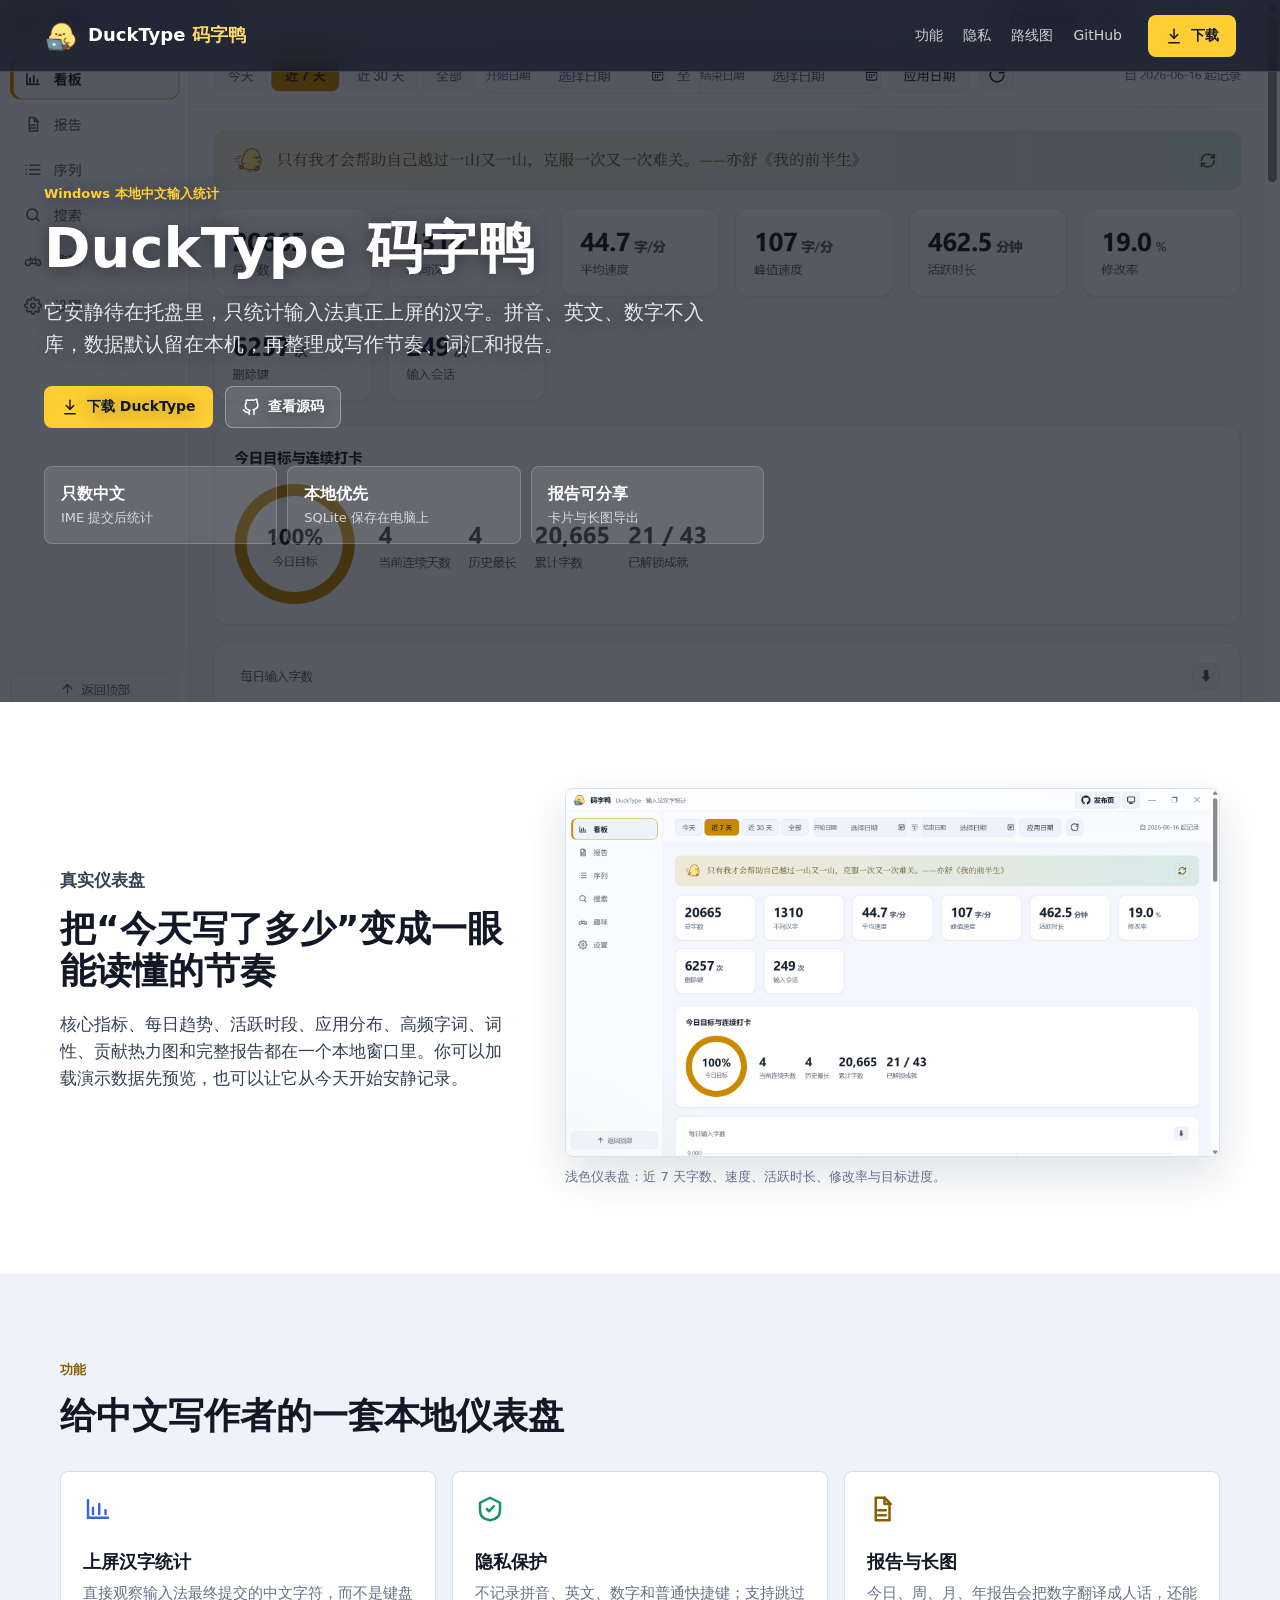
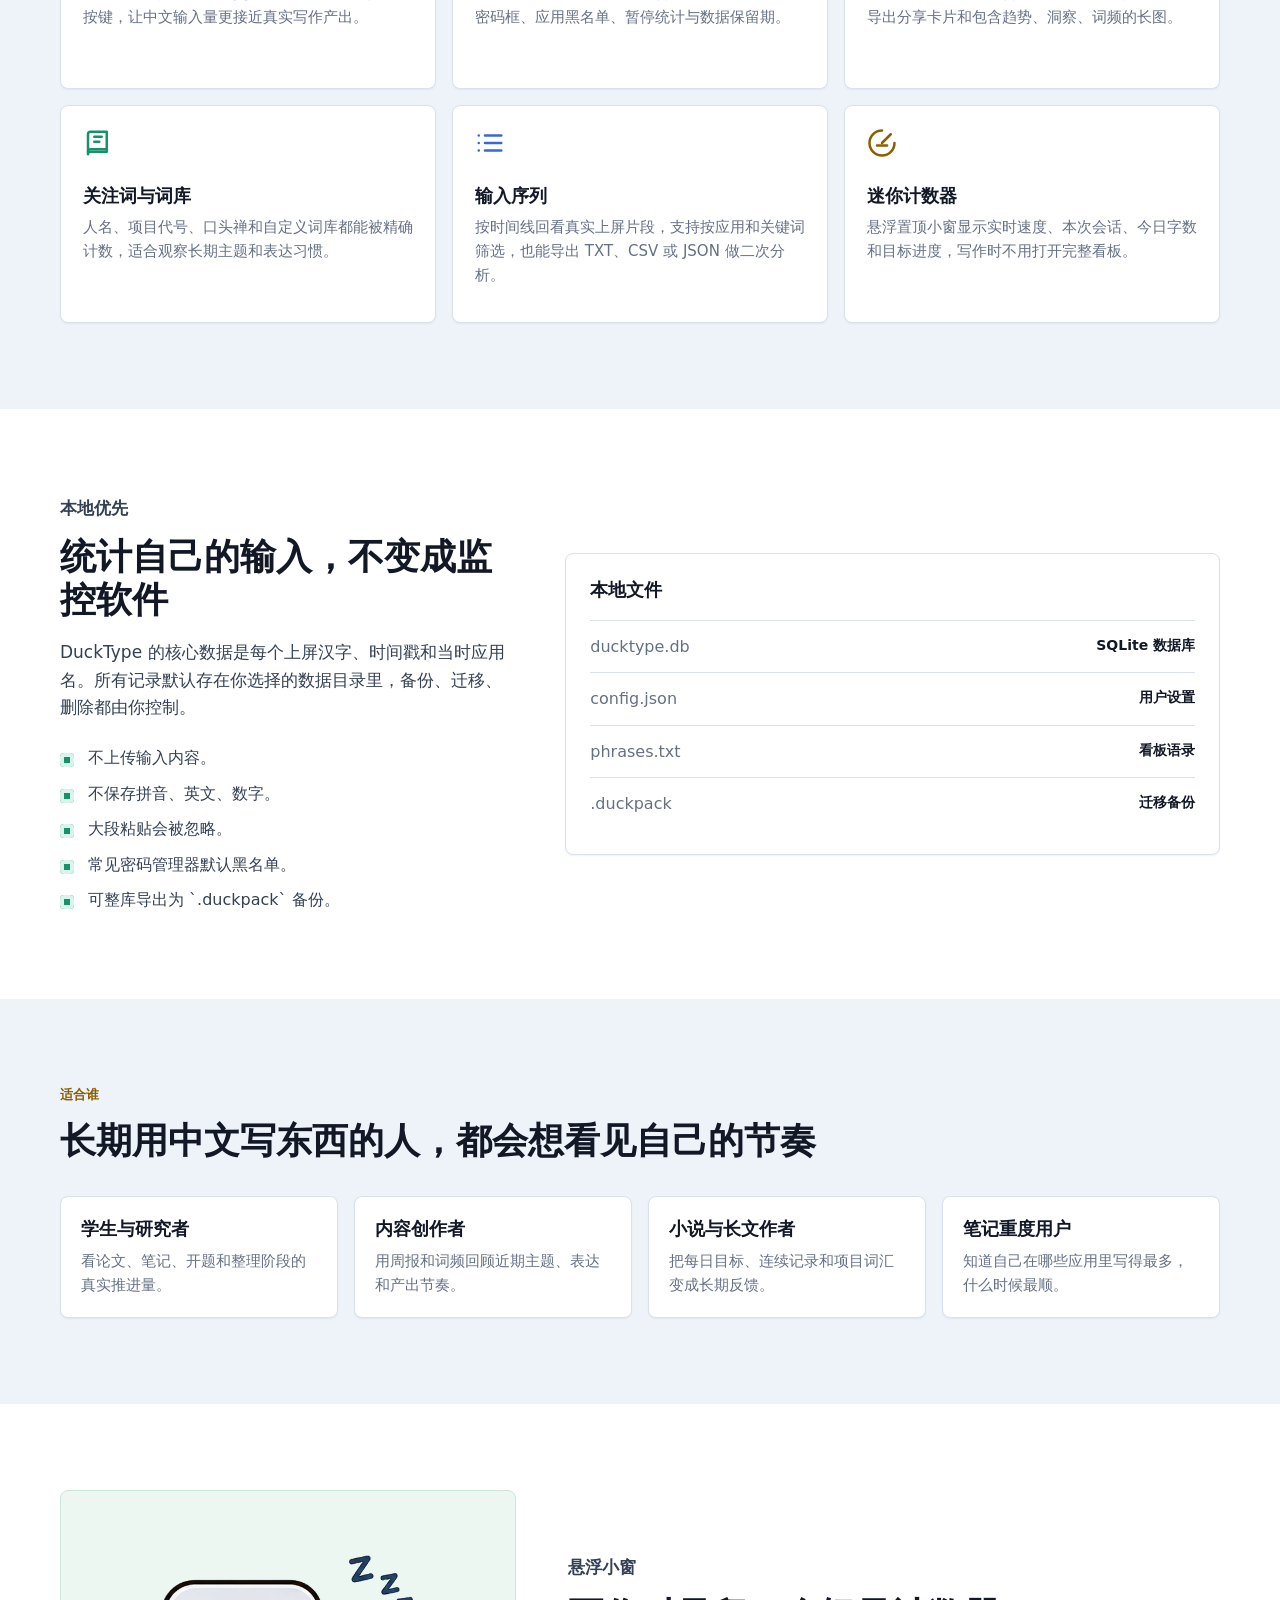
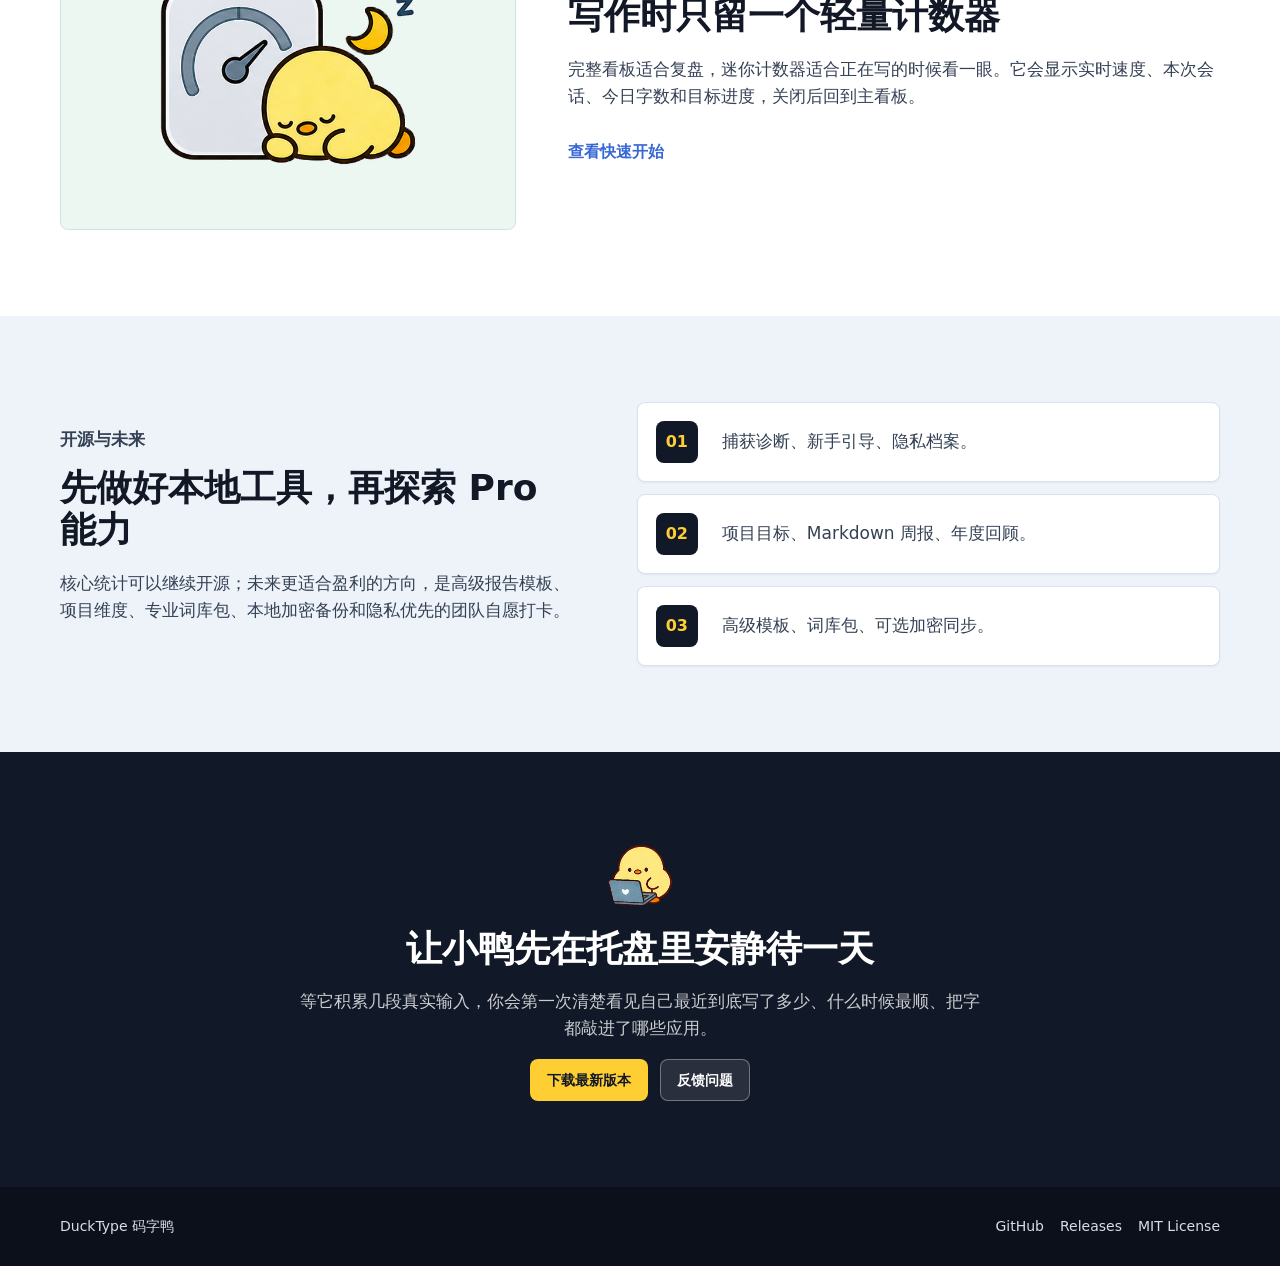
==== index.html @ 107379db "Add DuckType showcase site" ====
<!doctype html>
<html lang="zh-CN">
<head>
  <meta charset="utf-8">
  <meta name="viewport" content="width=device-width, initial-scale=1">
  <title>DuckType 码字鸭｜输入法中文上屏统计</title>
  <meta name="description" content="DuckType 码字鸭是一款 Windows 本地中文输入统计工具，只统计输入法真正上屏的汉字，把写作节奏、词汇和报告留在你自己的电脑上。">
  <meta property="og:title" content="DuckType 码字鸭">
  <meta property="og:description" content="只数真正上屏的中文汉字，本地保存，生成写作仪表盘、报告、词库和输入序列。">
  <meta property="og:image" content="assets/ducktype-dashboard.png">
  <meta name="theme-color" content="#111827">
  <link rel="icon" href="assets/duck.png">
  <link rel="stylesheet" href="styles.css">
</head>
<body>
  <header class="site-header" aria-label="站点导航">
    <a class="brand" href="#top" aria-label="DuckType 首页">
      <img src="assets/duck.png" alt="" width="34" height="34">
      <span>DuckType <b>码字鸭</b></span>
    </a>
    <nav class="nav-links" aria-label="主要导航">
      <a href="#features">功能</a>
      <a href="#privacy">隐私</a>
      <a href="#roadmap">路线图</a>
      <a href="https://github.com/x1324x5/Duck-Type" target="_blank" rel="noopener">GitHub</a>
    </nav>
    <a class="header-action" href="https://github.com/x1324x5/Duck-Type/releases" target="_blank" rel="noopener">
      <svg viewBox="0 0 24 24" aria-hidden="true"><path d="M12 3v12"/><path d="m7 10 5 5 5-5"/><path d="M5 21h14"/></svg>
      下载
    </a>
  </header>

  <main id="top">
    <section class="hero" aria-labelledby="hero-title">
      <div class="hero-content">
        <p class="eyebrow">Windows 本地中文输入统计</p>
        <h1 id="hero-title">DuckType 码字鸭</h1>
        <p class="hero-lede">它安静待在托盘里，只统计输入法真正上屏的汉字。拼音、英文、数字不入库，数据默认留在本机，再整理成写作节奏、词汇和报告。</p>
        <div class="hero-actions" aria-label="主要操作">
          <a class="button primary" href="https://github.com/x1324x5/Duck-Type/releases" target="_blank" rel="noopener">
            <svg viewBox="0 0 24 24" aria-hidden="true"><path d="M12 3v12"/><path d="m7 10 5 5 5-5"/><path d="M5 21h14"/></svg>
            下载 DuckType
          </a>
          <a class="button secondary" href="https://github.com/x1324x5/Duck-Type" target="_blank" rel="noopener">
            <svg viewBox="0 0 24 24" aria-hidden="true"><path d="M9 19c-5 1.5-5-2.5-7-3m14 6v-3.9a3.4 3.4 0 0 0-.9-2.6c3-.3 6.1-1.5 6.1-6.7a5.2 5.2 0 0 0-1.4-3.6 4.8 4.8 0 0 0-.1-3.6s-1.1-.3-3.6 1.4a12.4 12.4 0 0 0-6.6 0C7 2.3 5.9 2.6 5.9 2.6a4.8 4.8 0 0 0-.1 3.6 5.2 5.2 0 0 0-1.4 3.6c0 5.2 3.1 6.4 6.1 6.7a3.4 3.4 0 0 0-.9 2.6V22"/></svg>
            查看源码
          </a>
        </div>
        <dl class="hero-stats" aria-label="产品要点">
          <div><dt>只数中文</dt><dd>IME 提交后统计</dd></div>
          <div><dt>本地优先</dt><dd>SQLite 保存在电脑上</dd></div>
          <div><dt>报告可分享</dt><dd>卡片与长图导出</dd></div>
        </dl>
      </div>
    </section>

    <section class="proof band" aria-labelledby="proof-title">
      <div class="section-inner proof-grid">
        <div>
          <p class="section-kicker">真实仪表盘</p>
          <h2 id="proof-title">把“今天写了多少”变成一眼能读懂的节奏</h2>
          <p>核心指标、每日趋势、活跃时段、应用分布、高频字词、词性、贡献热力图和完整报告都在一个本地窗口里。你可以加载演示数据先预览，也可以让它从今天开始安静记录。</p>
        </div>
        <figure class="screen">
          <img src="assets/ducktype-dashboard.png" alt="DuckType 码字鸭仪表盘截图">
          <figcaption>浅色仪表盘：近 7 天字数、速度、活跃时长、修改率与目标进度。</figcaption>
        </figure>
      </div>
    </section>

    <section class="features band alt" id="features" aria-labelledby="features-title">
      <div class="section-inner">
        <p class="section-kicker">功能</p>
        <h2 id="features-title">给中文写作者的一套本地仪表盘</h2>
        <div class="feature-grid">
          <article class="feature-card">
            <svg viewBox="0 0 24 24" aria-hidden="true"><path d="M4 19V5"/><path d="M4 19h16"/><path d="M8 16v-5"/><path d="M13 16V8"/><path d="M18 16v-3"/></svg>
            <h3>上屏汉字统计</h3>
            <p>直接观察输入法最终提交的中文字符，而不是键盘按键，让中文输入量更接近真实写作产出。</p>
          </article>
          <article class="feature-card">
            <svg viewBox="0 0 24 24" aria-hidden="true"><path d="M12 3 4 7v6c0 5 3.5 7.5 8 8 4.5-.5 8-3 8-8V7z"/><path d="m9.5 12 1.8 1.8 3.7-4"/></svg>
            <h3>隐私保护</h3>
            <p>不记录拼音、英文、数字和普通快捷键；支持跳过密码框、应用黑名单、暂停统计与数据保留期。</p>
          </article>
          <article class="feature-card">
            <svg viewBox="0 0 24 24" aria-hidden="true"><path d="M7 3h7l4 4v14H7z"/><path d="M14 3v5h5"/><path d="M9 13h6"/><path d="M9 17h6"/></svg>
            <h3>报告与长图</h3>
            <p>今日、周、月、年报告会把数字翻译成人话，还能导出分享卡片和包含趋势、洞察、词频的长图。</p>
          </article>
          <article class="feature-card">
            <svg viewBox="0 0 24 24" aria-hidden="true"><path d="M4 5a2 2 0 0 1 2-2h13v16H6a2 2 0 0 0-2 2z"/><path d="M19 17H6a2 2 0 0 0-2 2"/><path d="M9 7h6"/><path d="M9 11h4"/></svg>
            <h3>关注词与词库</h3>
            <p>人名、项目代号、口头禅和自定义词库都能被精确计数，适合观察长期主题和表达习惯。</p>
          </article>
          <article class="feature-card">
            <svg viewBox="0 0 24 24" aria-hidden="true"><path d="M8 6h13"/><path d="M8 12h13"/><path d="M8 18h13"/><path d="M3 6h.01"/><path d="M3 12h.01"/><path d="M3 18h.01"/></svg>
            <h3>输入序列</h3>
            <p>按时间线回看真实上屏片段，支持按应用和关键词筛选，也能导出 TXT、CSV 或 JSON 做二次分析。</p>
          </article>
          <article class="feature-card">
            <svg viewBox="0 0 24 24" aria-hidden="true"><path d="M12 2a10 10 0 1 0 10 10"/><path d="M12 12 19 5"/><path d="M8 14h8"/></svg>
            <h3>迷你计数器</h3>
            <p>悬浮置顶小窗显示实时速度、本次会话、今日字数和目标进度，写作时不用打开完整看板。</p>
          </article>
        </div>
      </div>
    </section>

    <section class="privacy band" id="privacy" aria-labelledby="privacy-title">
      <div class="section-inner privacy-layout">
        <div>
          <p class="section-kicker">本地优先</p>
          <h2 id="privacy-title">统计自己的输入，不变成监控软件</h2>
          <p>DuckType 的核心数据是每个上屏汉字、时间戳和当时应用名。所有记录默认存在你选择的数据目录里，备份、迁移、删除都由你控制。</p>
          <ul class="check-list">
            <li>不上传输入内容。</li>
            <li>不保存拼音、英文、数字。</li>
            <li>大段粘贴会被忽略。</li>
            <li>常见密码管理器默认黑名单。</li>
            <li>可整库导出为 `.duckpack` 备份。</li>
          </ul>
        </div>
        <aside class="privacy-panel" aria-label="本地数据结构">
          <h3>本地文件</h3>
          <div class="file-row"><span>ducktype.db</span><b>SQLite 数据库</b></div>
          <div class="file-row"><span>config.json</span><b>用户设置</b></div>
          <div class="file-row"><span>phrases.txt</span><b>看板语录</b></div>
          <div class="file-row"><span>.duckpack</span><b>迁移备份</b></div>
        </aside>
      </div>
    </section>

    <section class="audience band alt" aria-labelledby="audience-title">
      <div class="section-inner">
        <p class="section-kicker">适合谁</p>
        <h2 id="audience-title">长期用中文写东西的人，都会想看见自己的节奏</h2>
        <div class="audience-grid">
          <article><h3>学生与研究者</h3><p>看论文、笔记、开题和整理阶段的真实推进量。</p></article>
          <article><h3>内容创作者</h3><p>用周报和词频回顾近期主题、表达和产出节奏。</p></article>
          <article><h3>小说与长文作者</h3><p>把每日目标、连续记录和项目词汇变成长期反馈。</p></article>
          <article><h3>笔记重度用户</h3><p>知道自己在哪些应用里写得最多，什么时候最顺。</p></article>
        </div>
      </div>
    </section>

    <section class="mini band" aria-labelledby="mini-title">
      <div class="section-inner mini-layout">
        <figure class="mini-art">
          <img src="assets/mini-counter.png" alt="DuckType 迷你计数器插画">
        </figure>
        <div>
          <p class="section-kicker">悬浮小窗</p>
          <h2 id="mini-title">写作时只留一个轻量计数器</h2>
          <p>完整看板适合复盘，迷你计数器适合正在写的时候看一眼。它会显示实时速度、本次会话、今日字数和目标进度，关闭后回到主看板。</p>
          <a class="text-link" href="https://github.com/x1324x5/Duck-Type#快速开始" target="_blank" rel="noopener">查看快速开始</a>
        </div>
      </div>
    </section>

    <section class="roadmap band alt" id="roadmap" aria-labelledby="roadmap-title">
      <div class="section-inner roadmap-grid">
        <div>
          <p class="section-kicker">开源与未来</p>
          <h2 id="roadmap-title">先做好本地工具，再探索 Pro 能力</h2>
          <p>核心统计可以继续开源；未来更适合盈利的方向，是高级报告模板、项目维度、专业词库包、本地加密备份和隐私优先的团队自愿打卡。</p>
        </div>
        <div class="roadmap-list">
          <div><span>01</span><p>捕获诊断、新手引导、隐私档案。</p></div>
          <div><span>02</span><p>项目目标、Markdown 周报、年度回顾。</p></div>
          <div><span>03</span><p>高级模板、词库包、可选加密同步。</p></div>
        </div>
      </div>
    </section>

    <section class="cta band" aria-labelledby="cta-title">
      <div class="section-inner cta-inner">
        <img src="assets/duck.png" alt="" width="72" height="72">
        <h2 id="cta-title">让小鸭先在托盘里安静待一天</h2>
        <p>等它积累几段真实输入，你会第一次清楚看见自己最近到底写了多少、什么时候最顺、把字都敲进了哪些应用。</p>
        <div class="hero-actions">
          <a class="button primary" href="https://github.com/x1324x5/Duck-Type/releases" target="_blank" rel="noopener">下载最新版本</a>
          <a class="button secondary" href="https://github.com/x1324x5/Duck-Type/issues" target="_blank" rel="noopener">反馈问题</a>
        </div>
      </div>
    </section>
  </main>

  <footer class="site-footer">
    <div class="section-inner footer-inner">
      <span>DuckType 码字鸭</span>
      <div>
        <a href="https://github.com/x1324x5/Duck-Type" target="_blank" rel="noopener">GitHub</a>
        <a href="https://github.com/x1324x5/Duck-Type/releases" target="_blank" rel="noopener">Releases</a>
        <a href="https://github.com/x1324x5/Duck-Type/blob/main/LICENSE" target="_blank" rel="noopener">MIT License</a>
      </div>
    </div>
  </footer>
</body>
</html>
---- styles.css ----
:root {
  color-scheme: light;
  --ink: #121826;
  --ink-soft: #344054;
  --muted: #667085;
  --paper: #f6f8fc;
  --surface: #ffffff;
  --line: #d9e1ee;
  --amber: #d79600;
  --amber-dark: #8a5f00;
  --green: #14936b;
  --blue: #3867d6;
  --coral: #dd5e4f;
  --shadow: 0 18px 46px rgba(28, 39, 61, 0.14);
}

* {
  box-sizing: border-box;
}

html {
  scroll-behavior: smooth;
}

body {
  margin: 0;
  color: var(--ink);
  background: var(--paper);
  font-family: "Segoe UI", "Microsoft YaHei", system-ui, sans-serif;
  line-height: 1.6;
  letter-spacing: 0;
  text-rendering: optimizeLegibility;
  -webkit-font-smoothing: antialiased;
}

img {
  max-width: 100%;
  display: block;
}

a {
  color: inherit;
}

.site-header {
  position: fixed;
  inset: 0 0 auto;
  z-index: 20;
  height: 72px;
  display: flex;
  align-items: center;
  gap: 26px;
  padding: 0 44px;
  color: #ffffff;
  background: rgba(17, 24, 39, 0.74);
  border-bottom: 1px solid rgba(255, 255, 255, 0.16);
  backdrop-filter: blur(14px);
}

.brand {
  display: inline-flex;
  align-items: center;
  gap: 10px;
  text-decoration: none;
  font-size: 18px;
  font-weight: 700;
  white-space: nowrap;
}

.brand img {
  border-radius: 8px;
}

.brand b {
  font-weight: 600;
  color: #ffd766;
}

.nav-links {
  display: flex;
  align-items: center;
  gap: 20px;
  margin-left: auto;
  color: rgba(255, 255, 255, 0.78);
  font-size: 14px;
}

.nav-links a {
  text-decoration: none;
}

.nav-links a:hover {
  color: #ffffff;
}

.header-action,
.button {
  display: inline-flex;
  align-items: center;
  justify-content: center;
  gap: 8px;
  min-height: 42px;
  padding: 0 16px;
  border-radius: 8px;
  text-decoration: none;
  font-weight: 700;
  font-size: 14px;
  border: 1px solid transparent;
}

.header-action {
  color: #111827;
  background: #ffce33;
}

.header-action:hover,
.button.primary:hover {
  background: #f5bd16;
}

svg {
  width: 18px;
  height: 18px;
  fill: none;
  stroke: currentColor;
  stroke-width: 2;
  stroke-linecap: round;
  stroke-linejoin: round;
  flex: 0 0 auto;
}

.hero {
  min-height: 78vh;
  display: flex;
  align-items: center;
  padding: 116px 44px 90px;
  color: #ffffff;
  background-image: url("assets/ducktype-dashboard.png");
  background-size: cover;
  background-position: center top;
  position: relative;
  overflow: hidden;
}

.hero::before {
  content: "";
  position: absolute;
  inset: 0;
  background: rgba(8, 13, 23, 0.68);
}

.hero-content {
  position: relative;
  z-index: 1;
  width: min(760px, 100%);
  text-shadow: 0 2px 18px rgba(0, 0, 0, 0.42);
}

.eyebrow,
.section-kicker {
  margin: 0 0 14px;
  color: #ffce33;
  font-size: 13px;
  font-weight: 800;
}

h1,
h2,
h3,
p {
  margin-top: 0;
}

h1 {
  margin-bottom: 18px;
  font-size: 56px;
  line-height: 1.05;
  letter-spacing: 0;
}

.hero-lede {
  max-width: 680px;
  margin-bottom: 26px;
  color: rgba(255, 255, 255, 0.86);
  font-size: 20px;
}

.hero-actions {
  display: flex;
  align-items: center;
  gap: 12px;
  flex-wrap: wrap;
}

.button.primary {
  color: #111827;
  background: #ffce33;
}

.button.secondary {
  color: #ffffff;
  border-color: rgba(255, 255, 255, 0.34);
  background: rgba(255, 255, 255, 0.10);
}

.button.secondary:hover {
  background: rgba(255, 255, 255, 0.18);
}

.hero-stats {
  display: grid;
  grid-template-columns: repeat(3, minmax(0, 1fr));
  gap: 10px;
  max-width: 720px;
  margin: 38px 0 0;
}

.hero-stats div {
  padding: 14px 16px;
  border: 1px solid rgba(255, 255, 255, 0.18);
  border-radius: 8px;
  background: rgba(255, 255, 255, 0.10);
  text-shadow: none;
}

.hero-stats dt {
  font-weight: 800;
  font-size: 16px;
}

.hero-stats dd {
  margin: 2px 0 0;
  color: rgba(255, 255, 255, 0.74);
  font-size: 13px;
}

.band {
  padding: 86px 44px;
  background: var(--surface);
}

.band.alt {
  background: #eef3f9;
}

.section-inner {
  width: min(1160px, 100%);
  margin: 0 auto;
}

.section-kicker {
  color: var(--amber-dark);
}

h2 {
  margin-bottom: 18px;
  color: var(--ink);
  font-size: 36px;
  line-height: 1.18;
  letter-spacing: 0;
}

h3 {
  margin-bottom: 8px;
  font-size: 18px;
  line-height: 1.3;
  letter-spacing: 0;
}

.proof-grid,
.privacy-layout,
.mini-layout,
.roadmap-grid {
  display: grid;
  grid-template-columns: 0.9fr 1.3fr;
  gap: 52px;
  align-items: center;
}

.proof p,
.privacy p,
.mini p,
.roadmap p,
.cta p {
  color: var(--ink-soft);
  font-size: 17px;
}

.screen {
  margin: 0;
}

.screen img {
  border: 1px solid var(--line);
  border-radius: 8px;
  box-shadow: var(--shadow);
}

.screen figcaption {
  margin-top: 10px;
  color: var(--muted);
  font-size: 13px;
}

.feature-grid,
.audience-grid {
  display: grid;
  grid-template-columns: repeat(3, minmax(0, 1fr));
  gap: 16px;
  margin-top: 34px;
}

.feature-card,
.audience-grid article,
.privacy-panel,
.roadmap-list > div {
  border: 1px solid var(--line);
  border-radius: 8px;
  background: var(--surface);
  box-shadow: 0 1px 2px rgba(28, 39, 61, 0.06);
}

.feature-card {
  padding: 22px;
  min-height: 218px;
}

.feature-card svg {
  width: 30px;
  height: 30px;
  margin-bottom: 18px;
  color: var(--blue);
}

.feature-card:nth-child(2) svg,
.feature-card:nth-child(4) svg {
  color: var(--green);
}

.feature-card:nth-child(3) svg,
.feature-card:nth-child(6) svg {
  color: var(--amber-dark);
}

.feature-card p,
.audience-grid p {
  margin-bottom: 0;
  color: var(--muted);
  font-size: 15px;
}

.check-list {
  display: grid;
  gap: 10px;
  margin: 24px 0 0;
  padding: 0;
  list-style: none;
}

.check-list li {
  position: relative;
  padding-left: 28px;
  color: var(--ink-soft);
}

.check-list li::before {
  content: "";
  position: absolute;
  left: 0;
  top: 8px;
  width: 14px;
  height: 14px;
  border-radius: 4px;
  background: var(--green);
  box-shadow: inset 0 0 0 4px #d9f4ea;
}

.privacy-panel {
  padding: 24px;
}

.privacy-panel h3 {
  margin-bottom: 18px;
}

.file-row {
  display: flex;
  justify-content: space-between;
  gap: 16px;
  padding: 13px 0;
  border-top: 1px solid var(--line);
  color: var(--muted);
}

.file-row b {
  color: var(--ink);
  font-size: 14px;
  white-space: nowrap;
}

.audience-grid article {
  padding: 20px;
}

.audience-grid {
  grid-template-columns: repeat(4, minmax(0, 1fr));
}

.mini-layout {
  grid-template-columns: 0.7fr 1fr;
}

.mini-art {
  margin: 0;
  display: grid;
  place-items: center;
  min-height: 340px;
  border-radius: 8px;
  background: #ecf7f2;
  border: 1px solid #cbe7da;
}

.mini-art img {
  width: min(300px, 88%);
}

.text-link {
  display: inline-flex;
  align-items: center;
  margin-top: 12px;
  color: var(--blue);
  font-weight: 700;
  text-decoration: none;
}

.text-link:hover {
  text-decoration: underline;
}

.roadmap-grid {
  grid-template-columns: 0.9fr 1fr;
}

.roadmap-list {
  display: grid;
  gap: 12px;
}

.roadmap-list > div {
  display: grid;
  grid-template-columns: 52px 1fr;
  gap: 14px;
  align-items: center;
  padding: 18px;
}

.roadmap-list span {
  display: inline-flex;
  align-items: center;
  justify-content: center;
  width: 42px;
  height: 42px;
  border-radius: 8px;
  background: #111827;
  color: #ffce33;
  font-weight: 800;
}

.roadmap-list p {
  margin: 0;
}

.cta {
  text-align: center;
  color: #ffffff;
  background: #111827;
}

.cta-inner {
  display: grid;
  justify-items: center;
}

.cta img {
  margin-bottom: 18px;
  border-radius: 8px;
}

.cta h2 {
  color: #ffffff;
}

.cta p {
  max-width: 680px;
  color: rgba(255, 255, 255, 0.78);
}

.site-footer {
  padding: 28px 44px;
  color: #d8dee9;
  background: #0b101b;
  font-size: 14px;
}

.footer-inner {
  display: flex;
  align-items: center;
  justify-content: space-between;
  gap: 18px;
}

.footer-inner div {
  display: flex;
  gap: 16px;
  flex-wrap: wrap;
}

.footer-inner a {
  color: #d8dee9;
  text-decoration: none;
}

.footer-inner a:hover {
  color: #ffce33;
}

@media (max-width: 980px) {
  .site-header {
    padding: 0 22px;
  }

  .nav-links {
    display: none;
  }

  h1 {
    font-size: 44px;
  }

  h2 {
    font-size: 30px;
  }

  .proof-grid,
  .privacy-layout,
  .mini-layout,
  .roadmap-grid {
    grid-template-columns: 1fr;
  }

  .feature-grid,
  .audience-grid {
    grid-template-columns: repeat(2, minmax(0, 1fr));
  }
}

@media (max-width: 640px) {
  .site-header {
    height: 64px;
    padding: 0 16px;
  }

  .brand {
    font-size: 15px;
  }

  .brand img {
    width: 30px;
    height: 30px;
  }

  .header-action {
    min-height: 36px;
    padding: 0 12px;
  }

  .hero {
    min-height: 76vh;
    padding: 96px 20px 68px;
  }

  .hero::before {
    background: rgba(8, 13, 23, 0.74);
  }

  h1 {
    font-size: 38px;
  }

  .hero-lede {
    font-size: 17px;
  }

  .hero-stats {
    grid-template-columns: 1fr;
  }

  .band {
    padding: 64px 20px;
  }

  h2 {
    font-size: 27px;
  }

  .feature-grid,
  .audience-grid {
    grid-template-columns: 1fr;
  }

  .footer-inner {
    align-items: flex-start;
    flex-direction: column;
  }
}
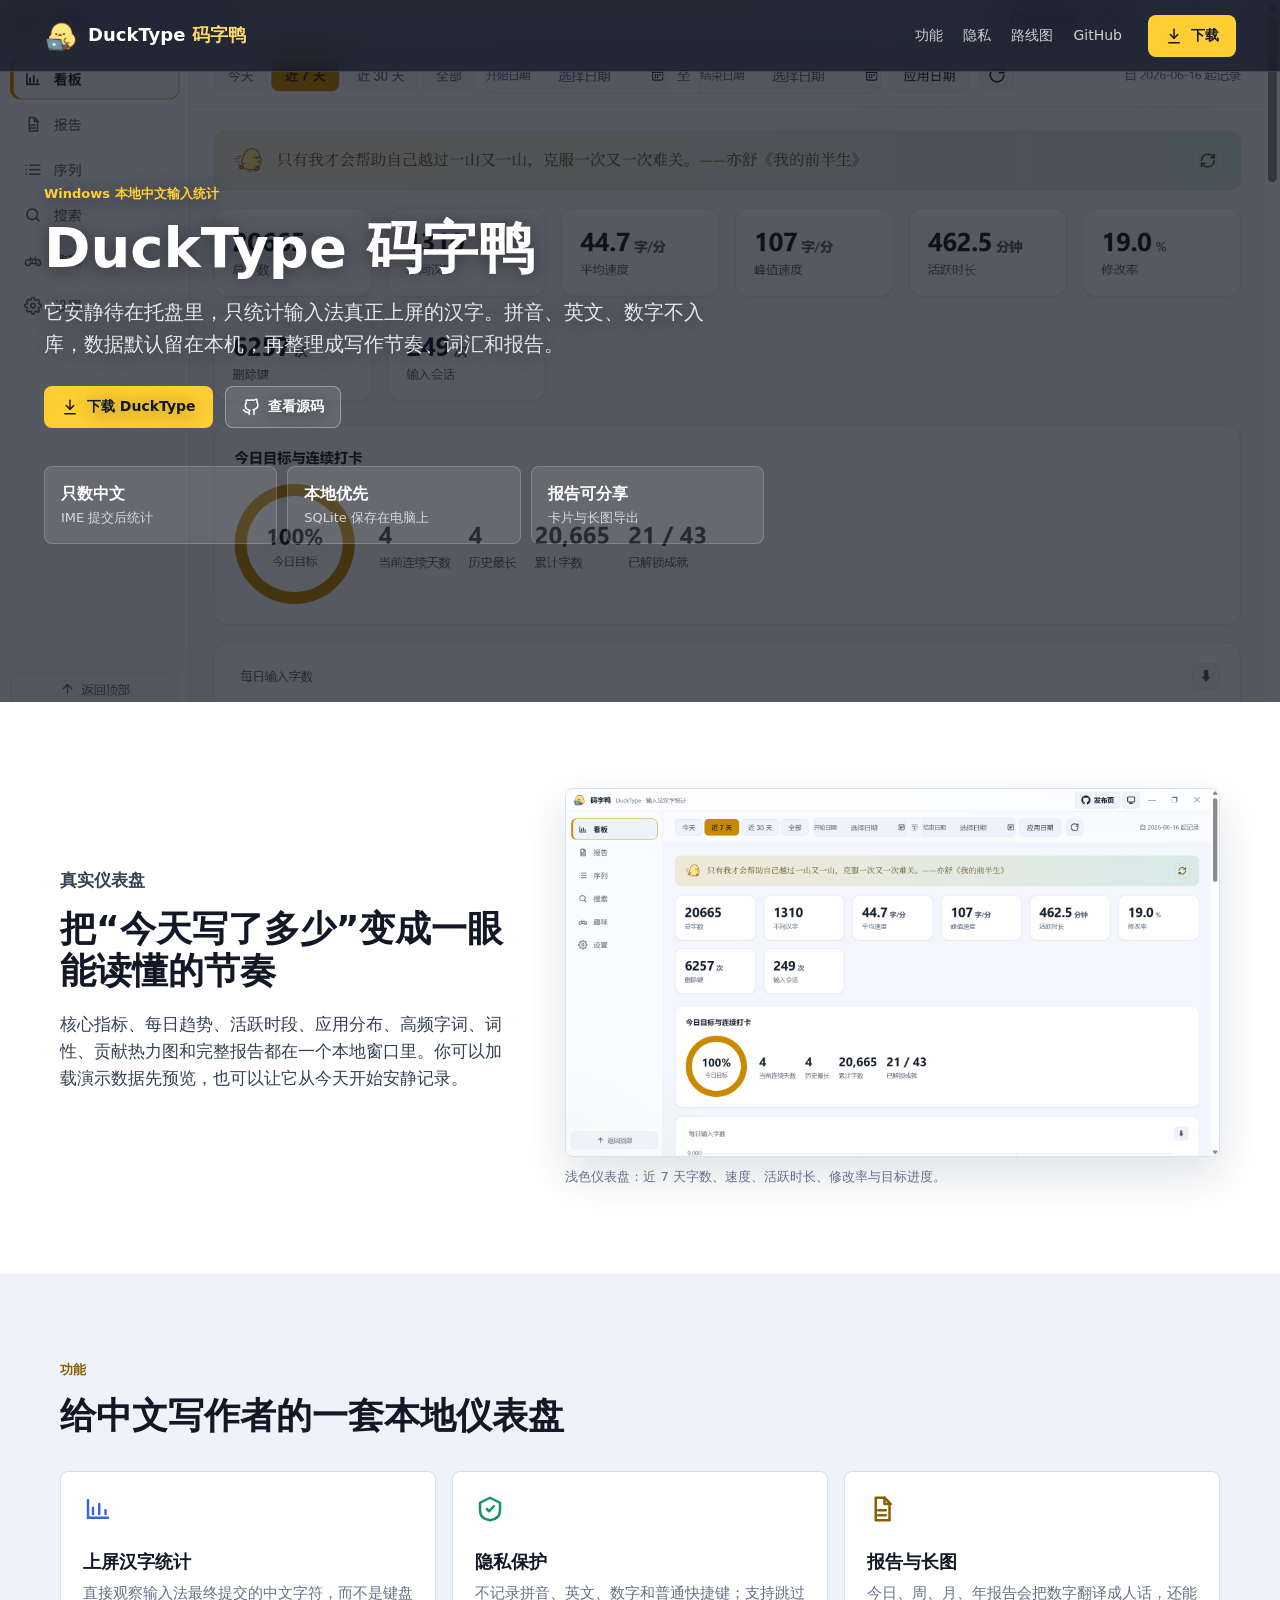
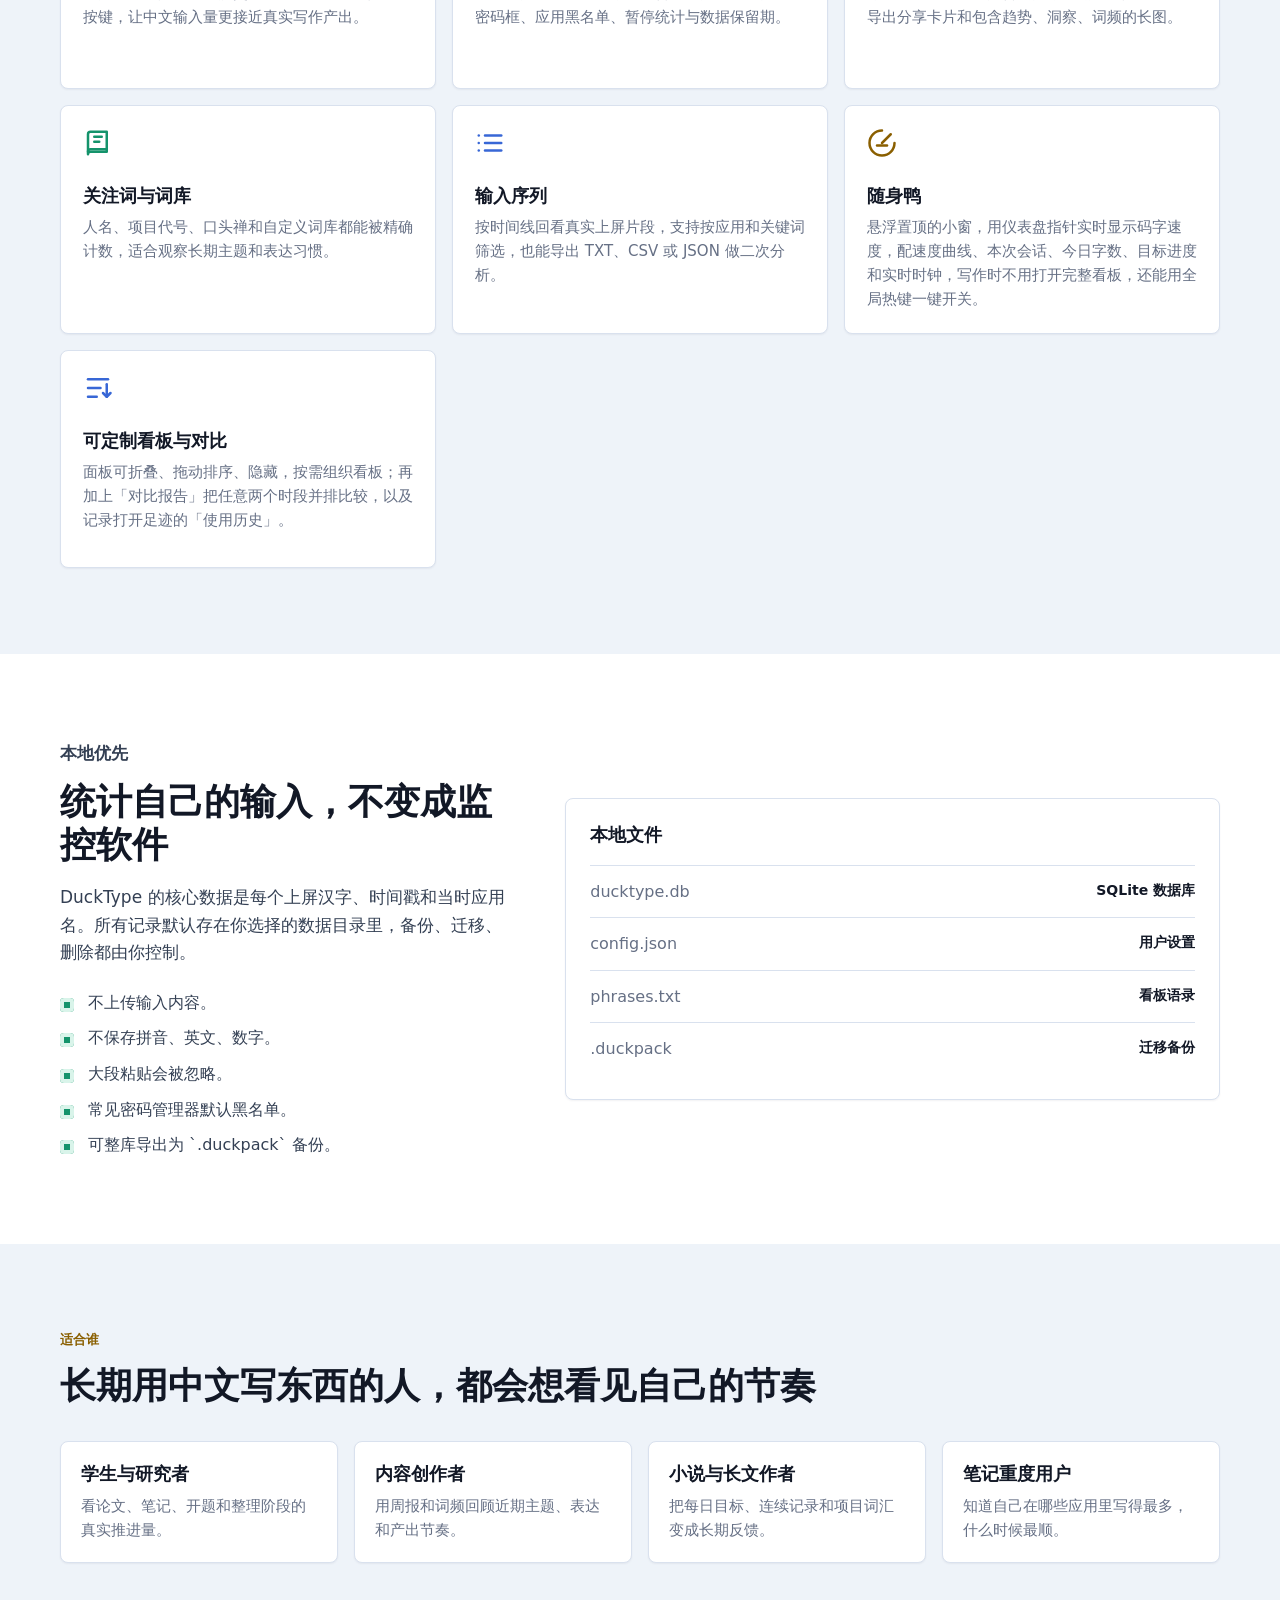
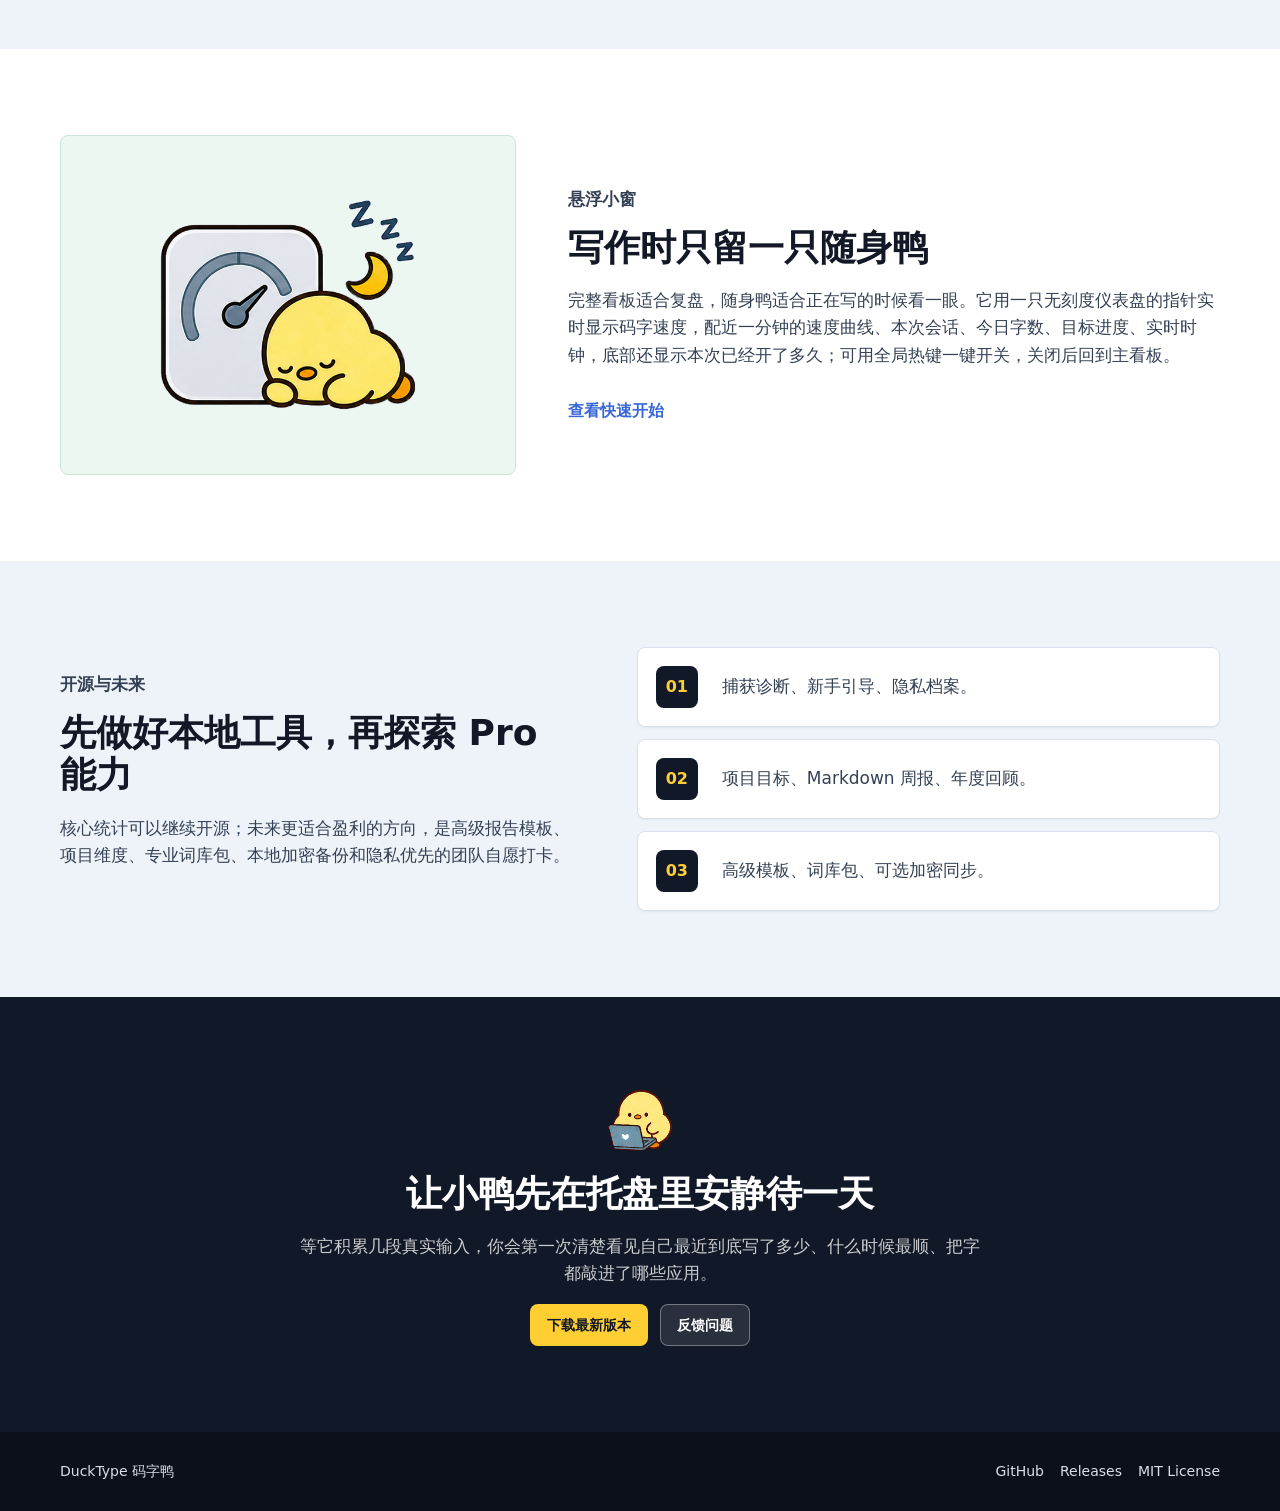
==== commit 759c4db5: "Update-showcase-0.2.8" ====
--- a/index.html
+++ b/index.html
@@ -100,8 +100,13 @@
           </article>
           <article class="feature-card">
             <svg viewBox="0 0 24 24" aria-hidden="true"><path d="M12 2a10 10 0 1 0 10 10"/><path d="M12 12 19 5"/><path d="M8 14h8"/></svg>
-            <h3>迷你计数器</h3>
-            <p>悬浮置顶小窗显示实时速度、本次会话、今日字数和目标进度，写作时不用打开完整看板。</p>
+            <h3>随身鸭</h3>
+            <p>悬浮置顶的小窗，用仪表盘指针实时显示码字速度，配速度曲线、本次会话、今日字数、目标进度和实时时钟，写作时不用打开完整看板，还能用全局热键一键开关。</p>
+          </article>
+          <article class="feature-card">
+            <svg viewBox="0 0 24 24" aria-hidden="true"><path d="M4 5h16"/><path d="M4 12h10"/><path d="M4 19h7"/><path d="M16 16l3 3 3-3"/><path d="M19 19V9"/></svg>
+            <h3>可定制看板与对比</h3>
+            <p>面板可折叠、拖动排序、隐藏，按需组织看板；再加上「对比报告」把任意两个时段并排比较，以及记录打开足迹的「使用历史」。</p>
           </article>
         </div>
       </div>
@@ -147,12 +152,12 @@
     <section class="mini band" aria-labelledby="mini-title">
       <div class="section-inner mini-layout">
         <figure class="mini-art">
-          <img src="assets/mini-counter.png" alt="DuckType 迷你计数器插画">
+          <img src="assets/mini-counter.png" alt="DuckType 随身鸭插画">
         </figure>
         <div>
           <p class="section-kicker">悬浮小窗</p>
-          <h2 id="mini-title">写作时只留一个轻量计数器</h2>
-          <p>完整看板适合复盘，迷你计数器适合正在写的时候看一眼。它会显示实时速度、本次会话、今日字数和目标进度，关闭后回到主看板。</p>
+          <h2 id="mini-title">写作时只留一只随身鸭</h2>
+          <p>完整看板适合复盘，随身鸭适合正在写的时候看一眼。它用一只无刻度仪表盘的指针实时显示码字速度，配近一分钟的速度曲线、本次会话、今日字数、目标进度、实时时钟，底部还显示本次已经开了多久；可用全局热键一键开关，关闭后回到主看板。</p>
           <a class="text-link" href="https://github.com/x1324x5/Duck-Type#快速开始" target="_blank" rel="noopener">查看快速开始</a>
         </div>
       </div>
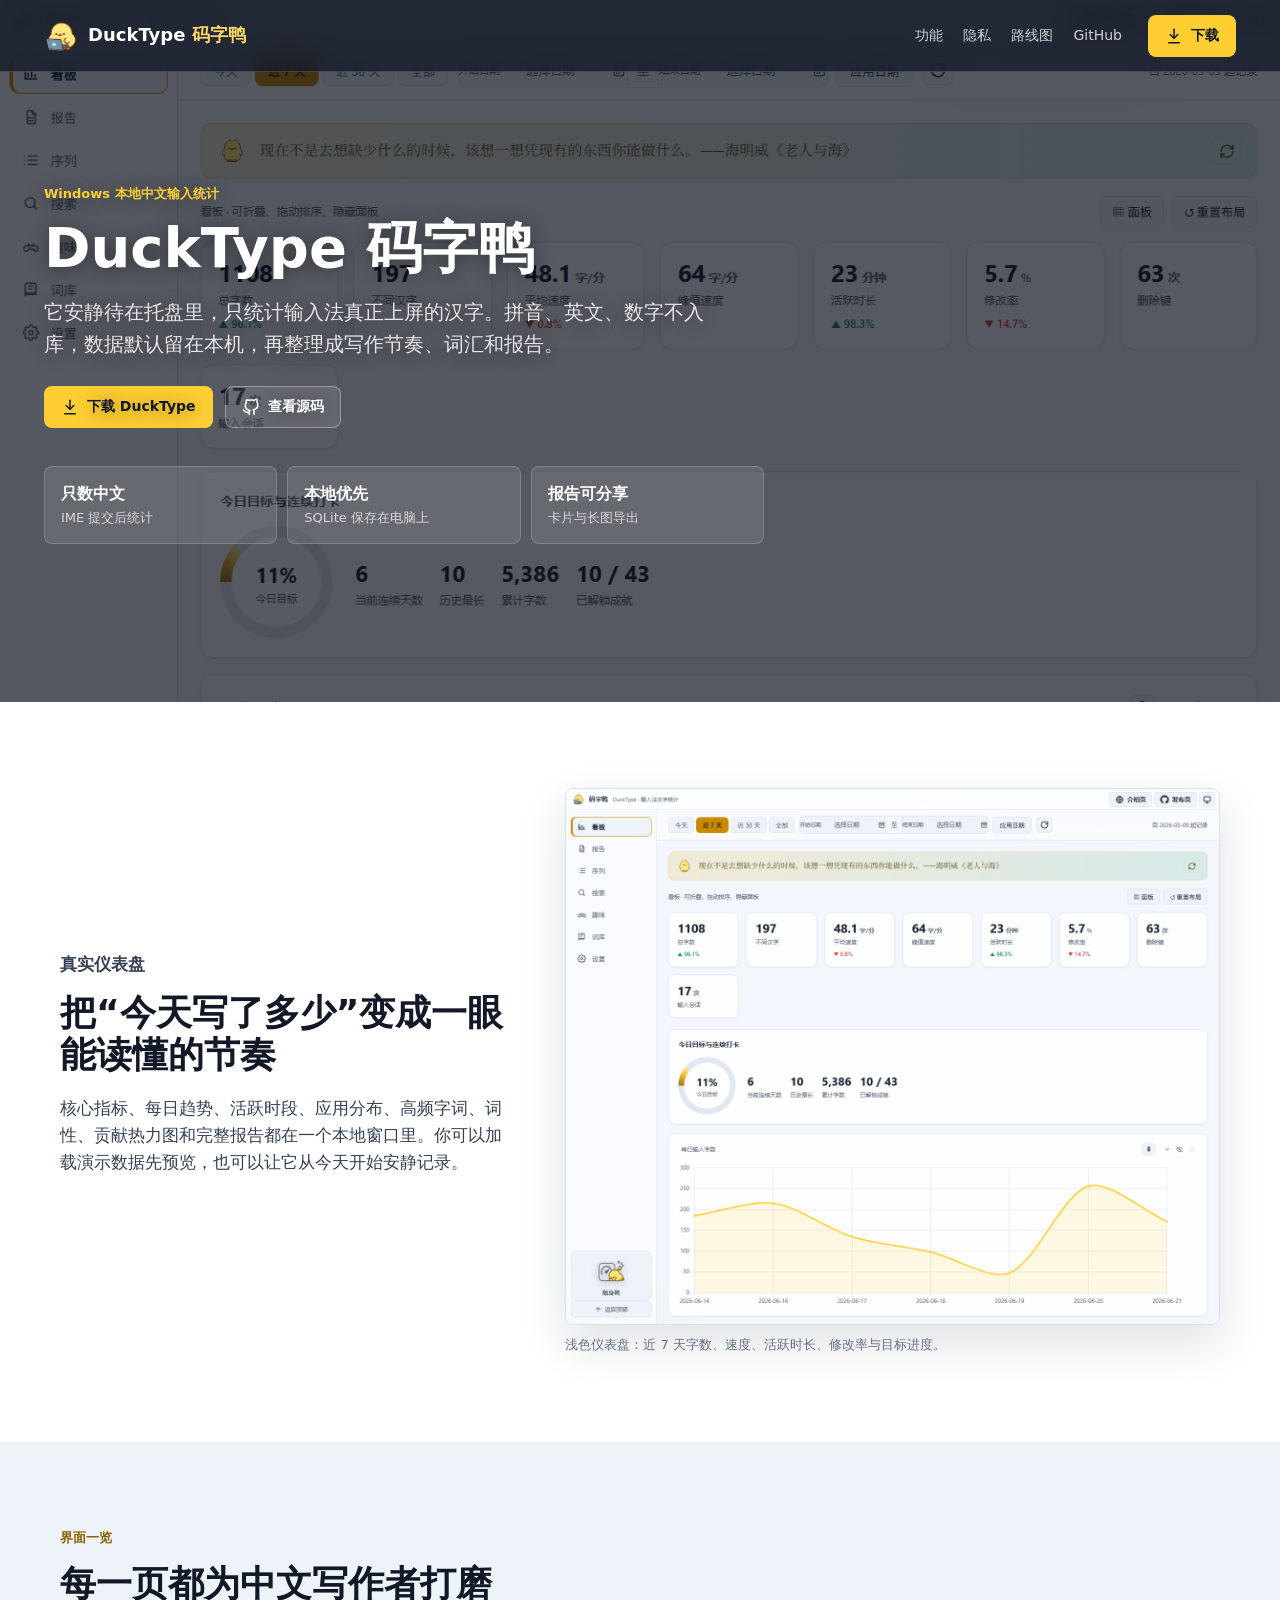
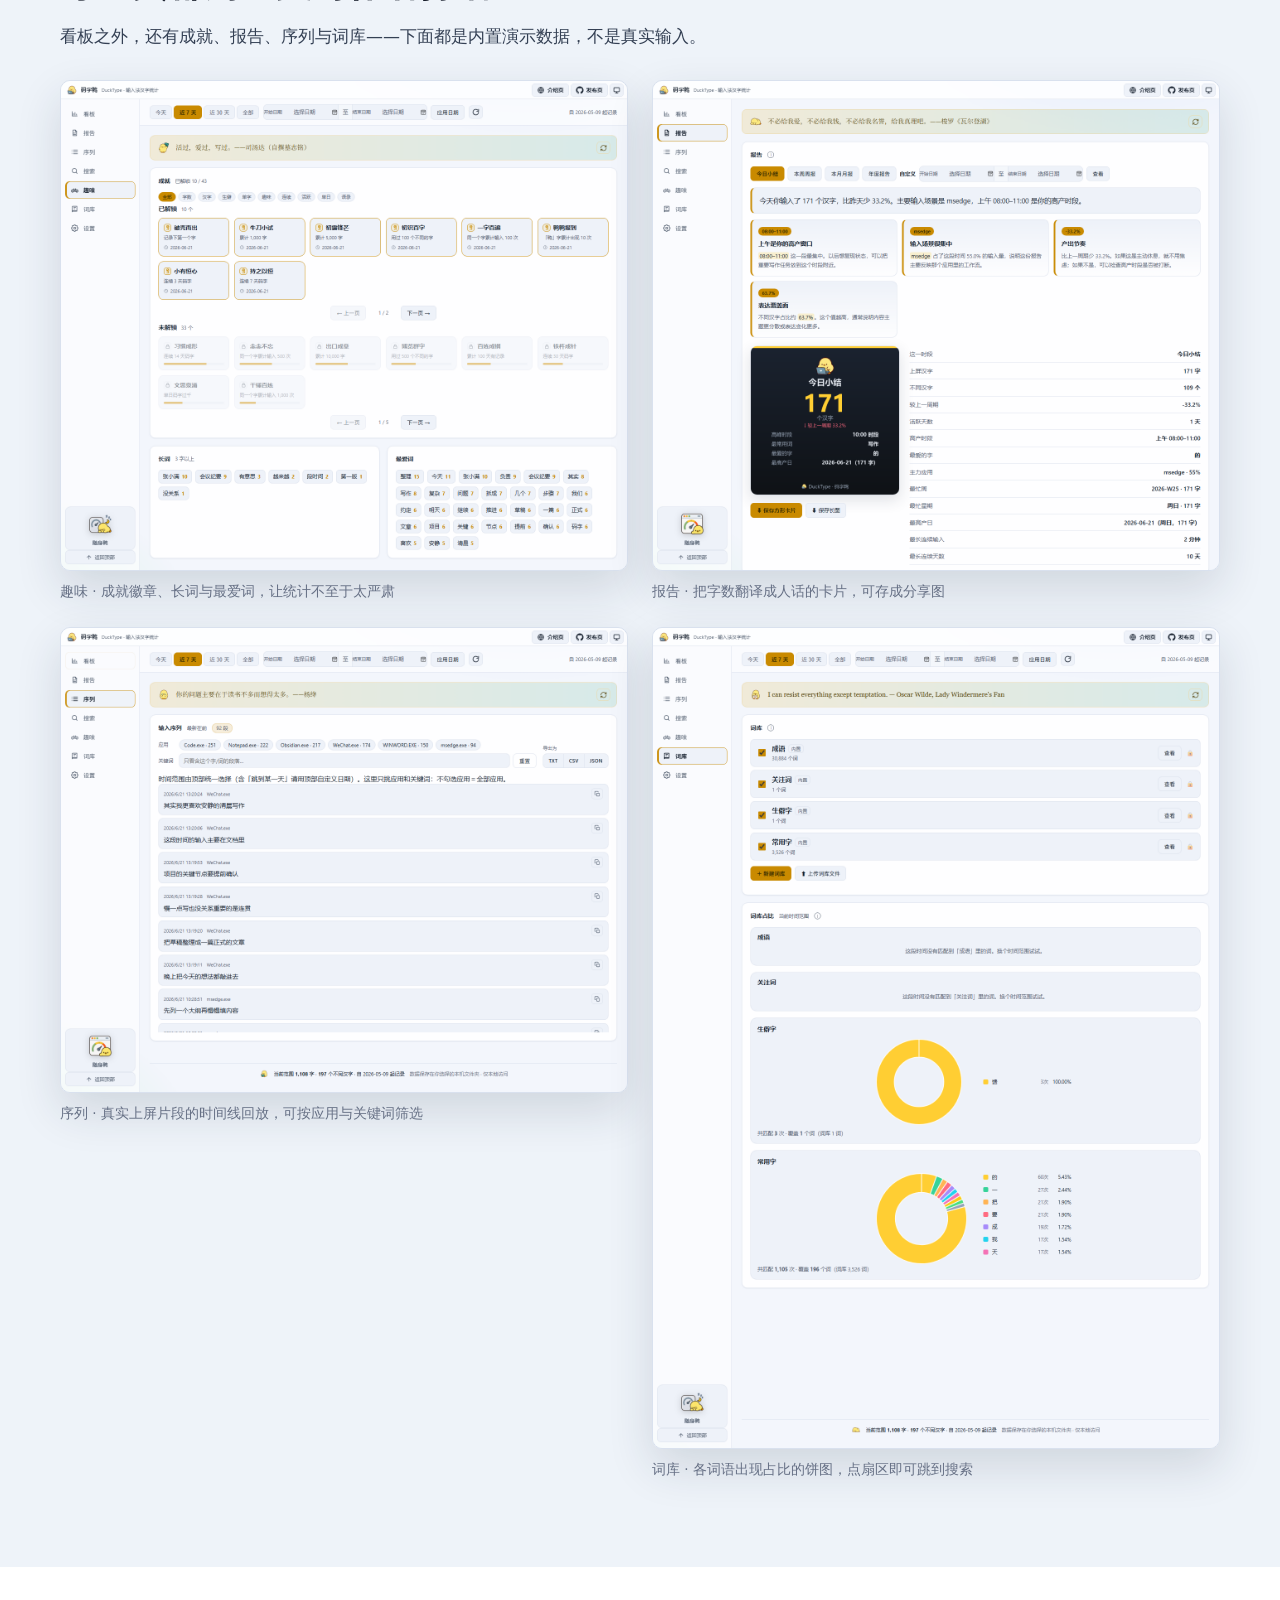
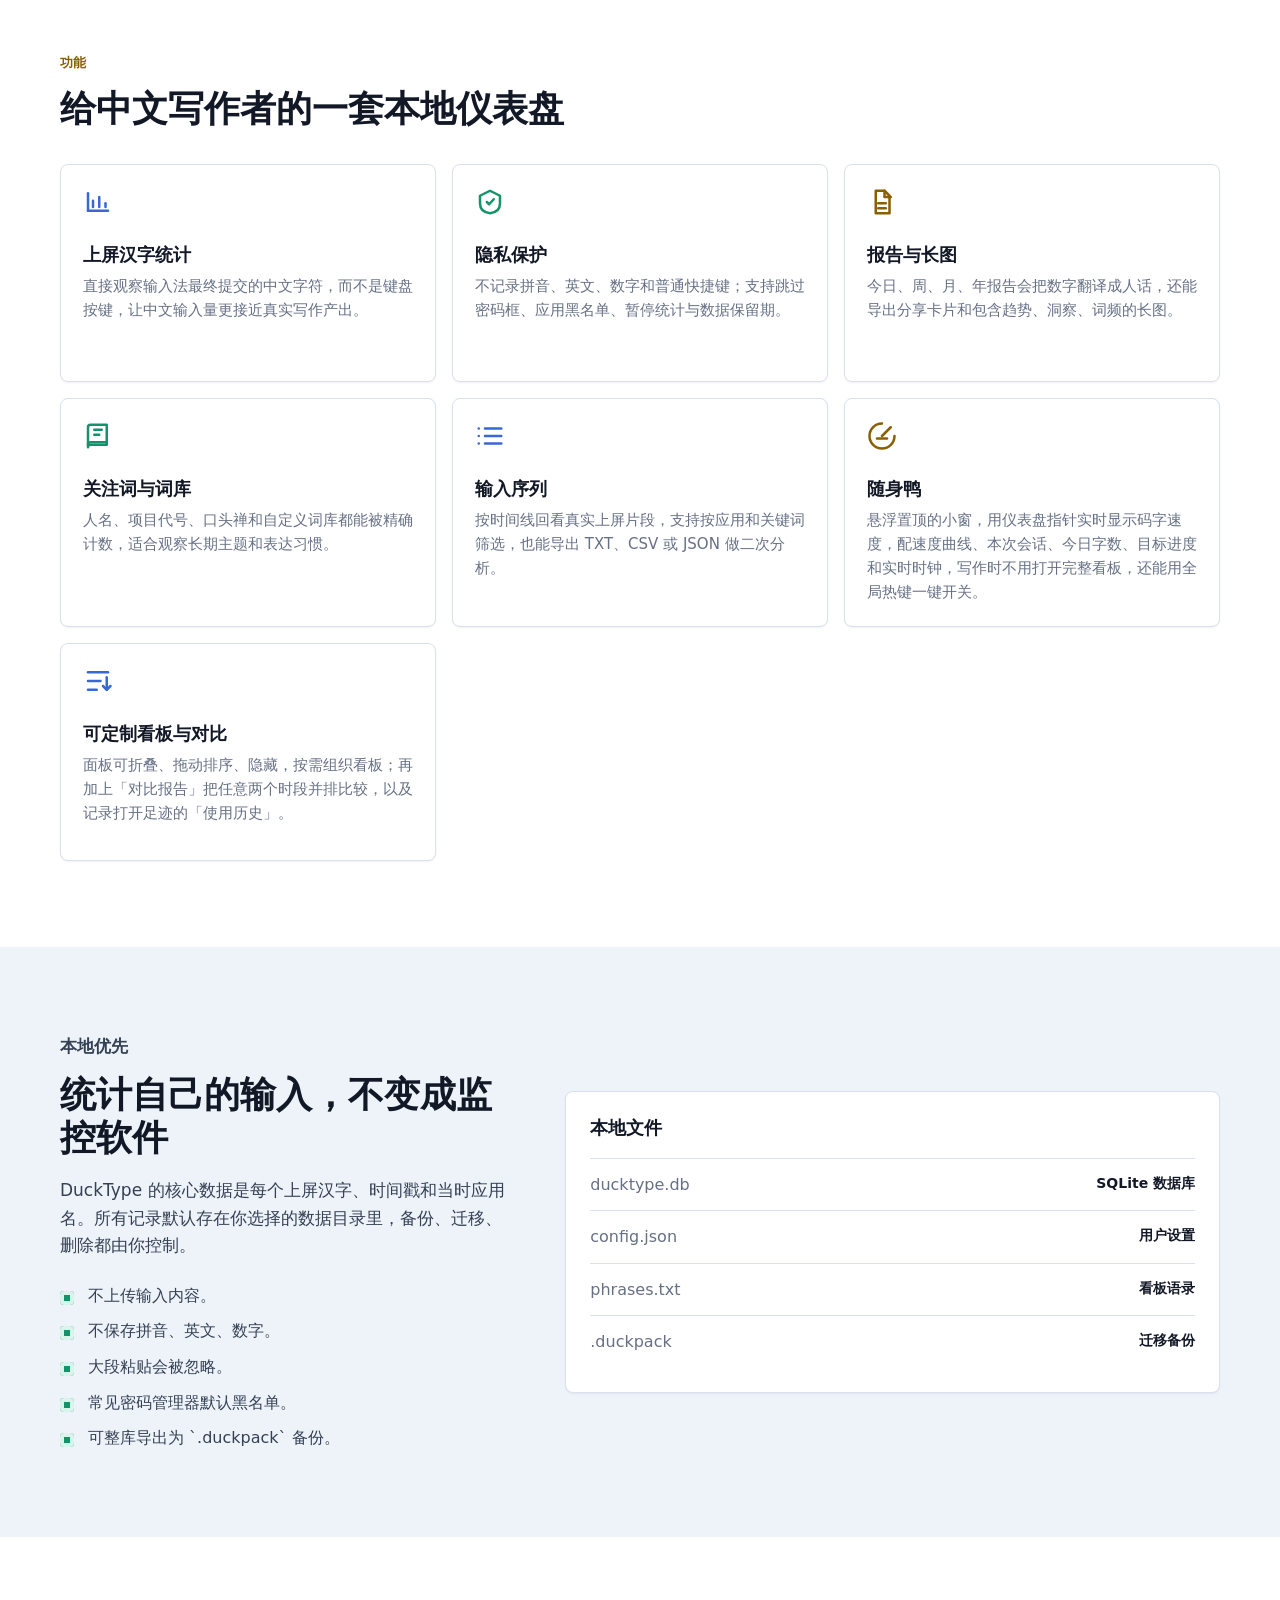
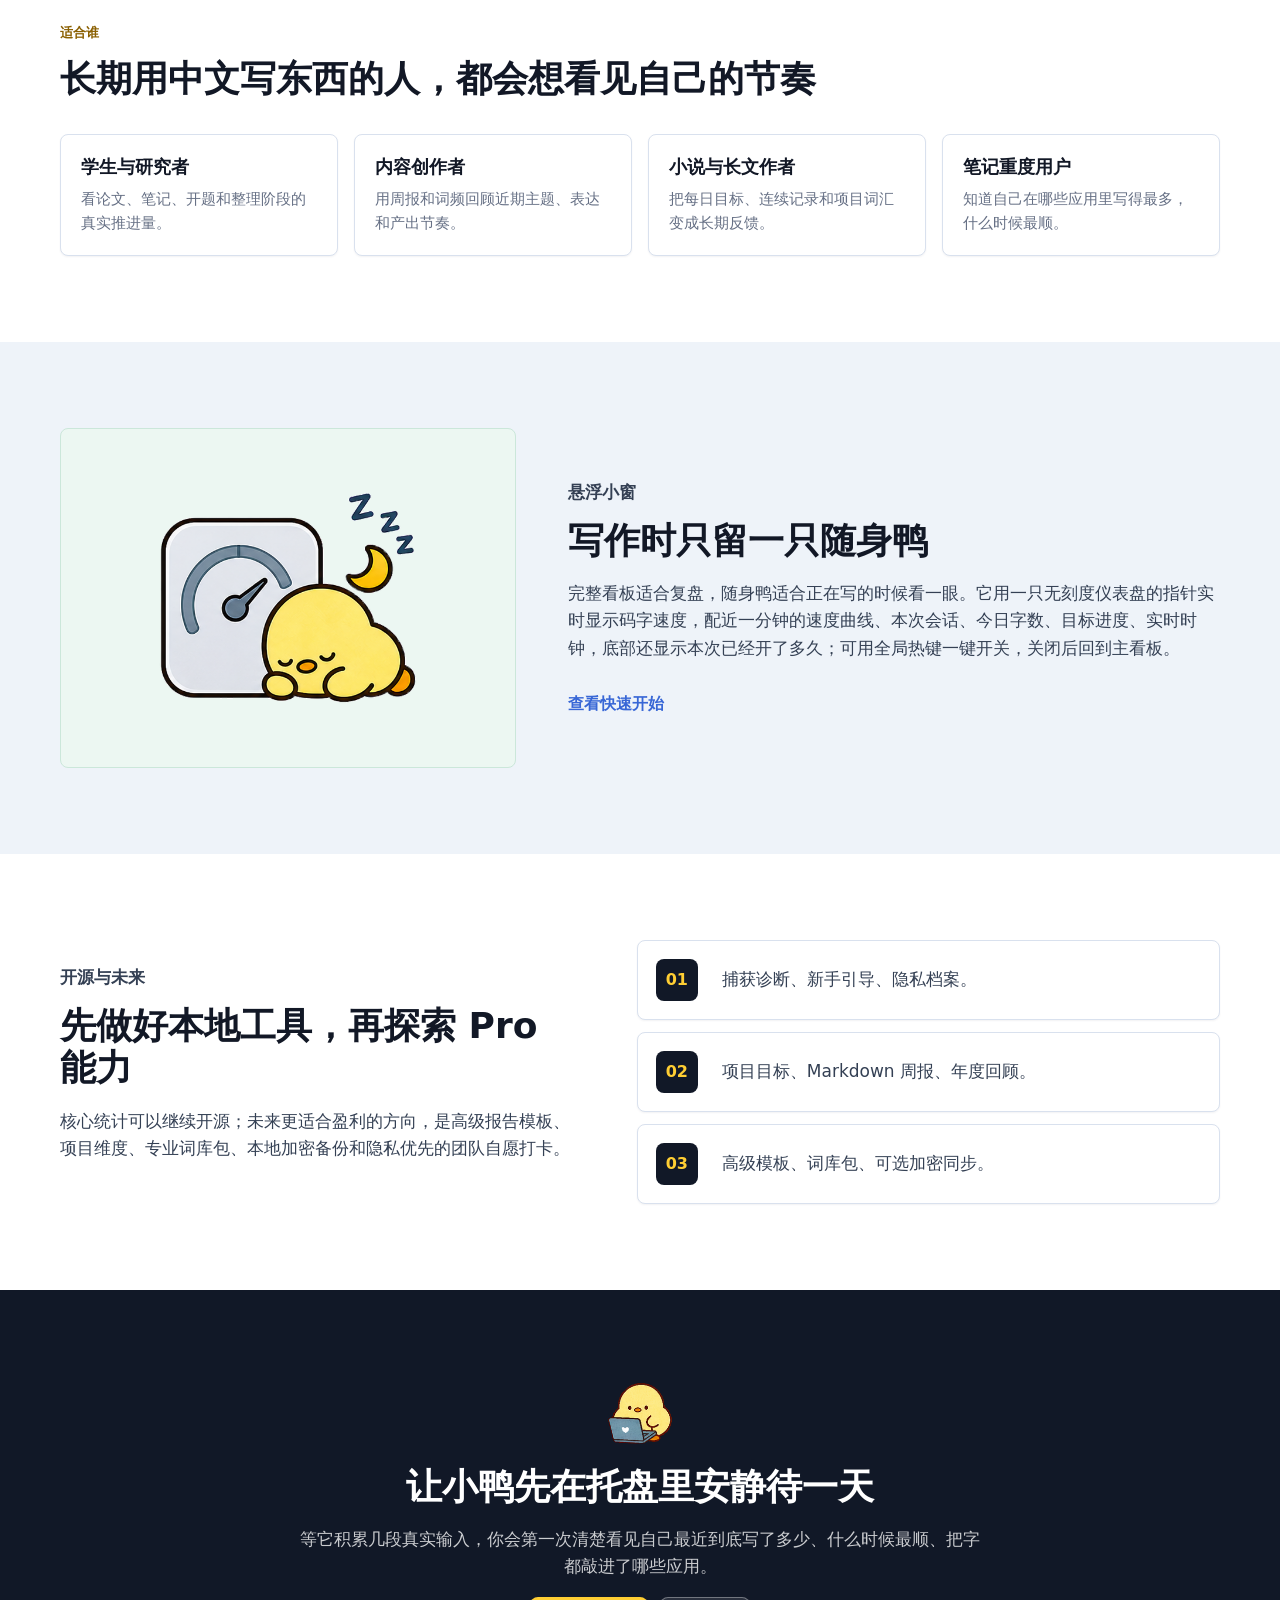
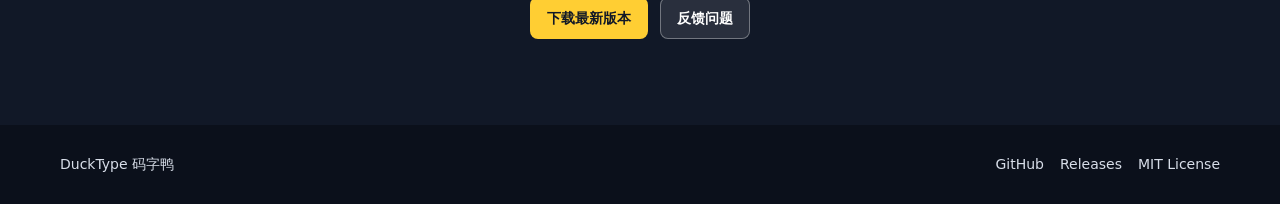
==== commit 031bb036: "Refresh screenshots and add interface gallery Replace the outdated dashboard image with a clean curr" ====
--- a/index.html
+++ b/index.html
@@ -68,7 +68,21 @@
       </div>
     </section>
 
-    <section class="features band alt" id="features" aria-labelledby="features-title">
+    <section class="gallery band alt" id="gallery" aria-labelledby="gallery-title">
+      <div class="section-inner">
+        <p class="section-kicker">界面一览</p>
+        <h2 id="gallery-title">每一页都为中文写作者打磨</h2>
+        <p class="gallery-lede">看板之外，还有成就、报告、序列与词库——下面都是内置演示数据，不是真实输入。</p>
+        <div class="gallery-grid">
+          <figure><img src="assets/shot-fun.png" alt="趣味页：成就徽章、长词与最爱词" loading="lazy"><figcaption>趣味 · 成就徽章、长词与最爱词，让统计不至于太严肃</figcaption></figure>
+          <figure><img src="assets/shot-report.png" alt="报告页：卡片化叙事" loading="lazy"><figcaption>报告 · 把字数翻译成人话的卡片，可存成分享图</figcaption></figure>
+          <figure><img src="assets/shot-sequence.png" alt="输入序列：真实上屏片段时间线" loading="lazy"><figcaption>序列 · 真实上屏片段的时间线回放，可按应用与关键词筛选</figcaption></figure>
+          <figure><img src="assets/shot-lexicon.png" alt="词库占比饼图" loading="lazy"><figcaption>词库 · 各词语出现占比的饼图，点扇区即可跳到搜索</figcaption></figure>
+        </div>
+      </div>
+    </section>
+
+    <section class="features band" id="features" aria-labelledby="features-title">
       <div class="section-inner">
         <p class="section-kicker">功能</p>
         <h2 id="features-title">给中文写作者的一套本地仪表盘</h2>
@@ -112,7 +126,7 @@
       </div>
     </section>
 
-    <section class="privacy band" id="privacy" aria-labelledby="privacy-title">
+    <section class="privacy band alt" id="privacy" aria-labelledby="privacy-title">
       <div class="section-inner privacy-layout">
         <div>
           <p class="section-kicker">本地优先</p>
@@ -136,7 +150,7 @@
       </div>
     </section>
 
-    <section class="audience band alt" aria-labelledby="audience-title">
+    <section class="audience band" aria-labelledby="audience-title">
       <div class="section-inner">
         <p class="section-kicker">适合谁</p>
         <h2 id="audience-title">长期用中文写东西的人，都会想看见自己的节奏</h2>
@@ -149,7 +163,7 @@
       </div>
     </section>
 
-    <section class="mini band" aria-labelledby="mini-title">
+    <section class="mini band alt" aria-labelledby="mini-title">
       <div class="section-inner mini-layout">
         <figure class="mini-art">
           <img src="assets/mini-counter.png" alt="DuckType 随身鸭插画">
@@ -163,7 +177,7 @@
       </div>
     </section>
 
-    <section class="roadmap band alt" id="roadmap" aria-labelledby="roadmap-title">
+    <section class="roadmap band" id="roadmap" aria-labelledby="roadmap-title">
       <div class="section-inner roadmap-grid">
         <div>
           <p class="section-kicker">开源与未来</p>
--- a/styles.css
+++ b/styles.css
@@ -310,6 +310,42 @@
   margin-top: 34px;
 }
 
+.gallery-lede {
+  max-width: 720px;
+  color: var(--ink-soft);
+  font-size: 17px;
+}
+
+.gallery-grid {
+  display: grid;
+  grid-template-columns: repeat(2, minmax(0, 1fr));
+  gap: 24px;
+  margin-top: 30px;
+}
+
+.gallery-grid figure {
+  margin: 0;
+}
+
+.gallery-grid img {
+  width: 100%;
+  border: 1px solid var(--line);
+  border-radius: 10px;
+  box-shadow: var(--shadow);
+}
+
+.gallery-grid figcaption {
+  margin-top: 10px;
+  color: var(--muted);
+  font-size: 13.5px;
+}
+
+@media (max-width: 760px) {
+  .gallery-grid {
+    grid-template-columns: 1fr;
+  }
+}
+
 .feature-card,
 .audience-grid article,
 .privacy-panel,
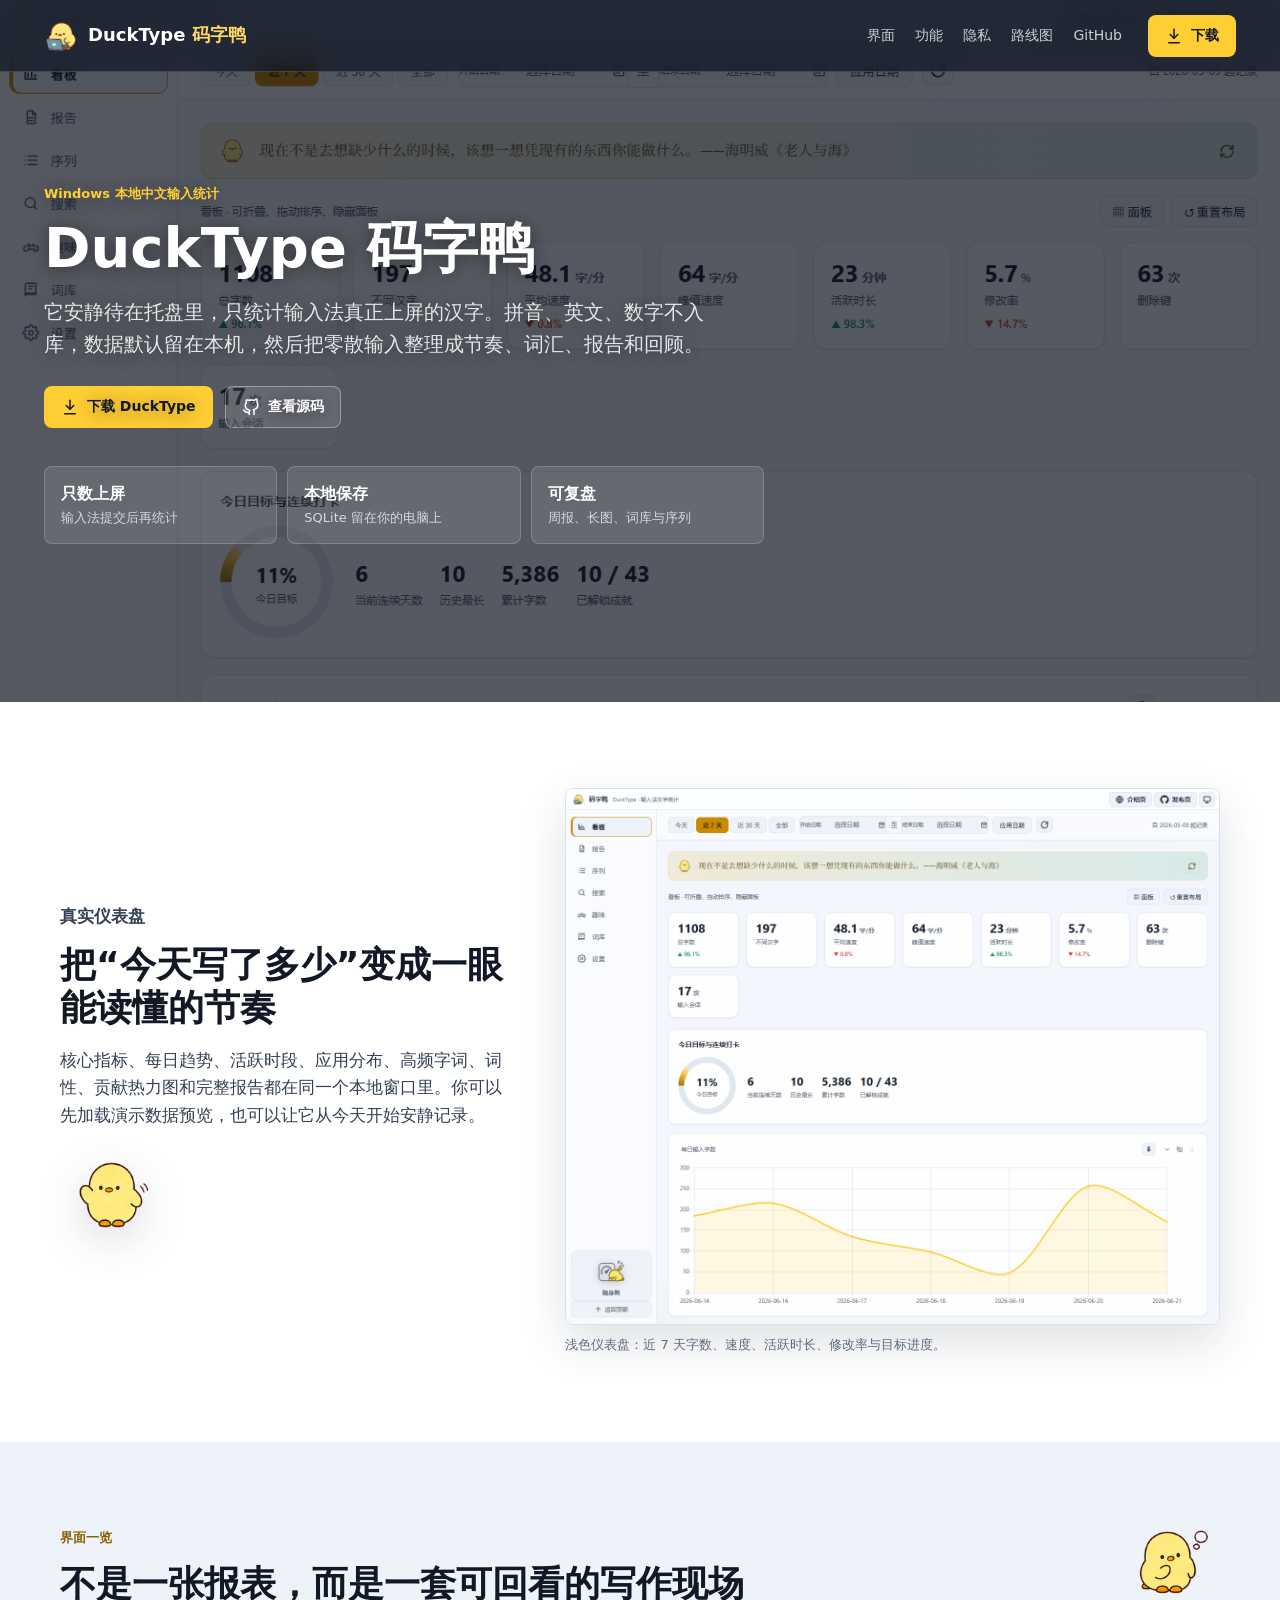
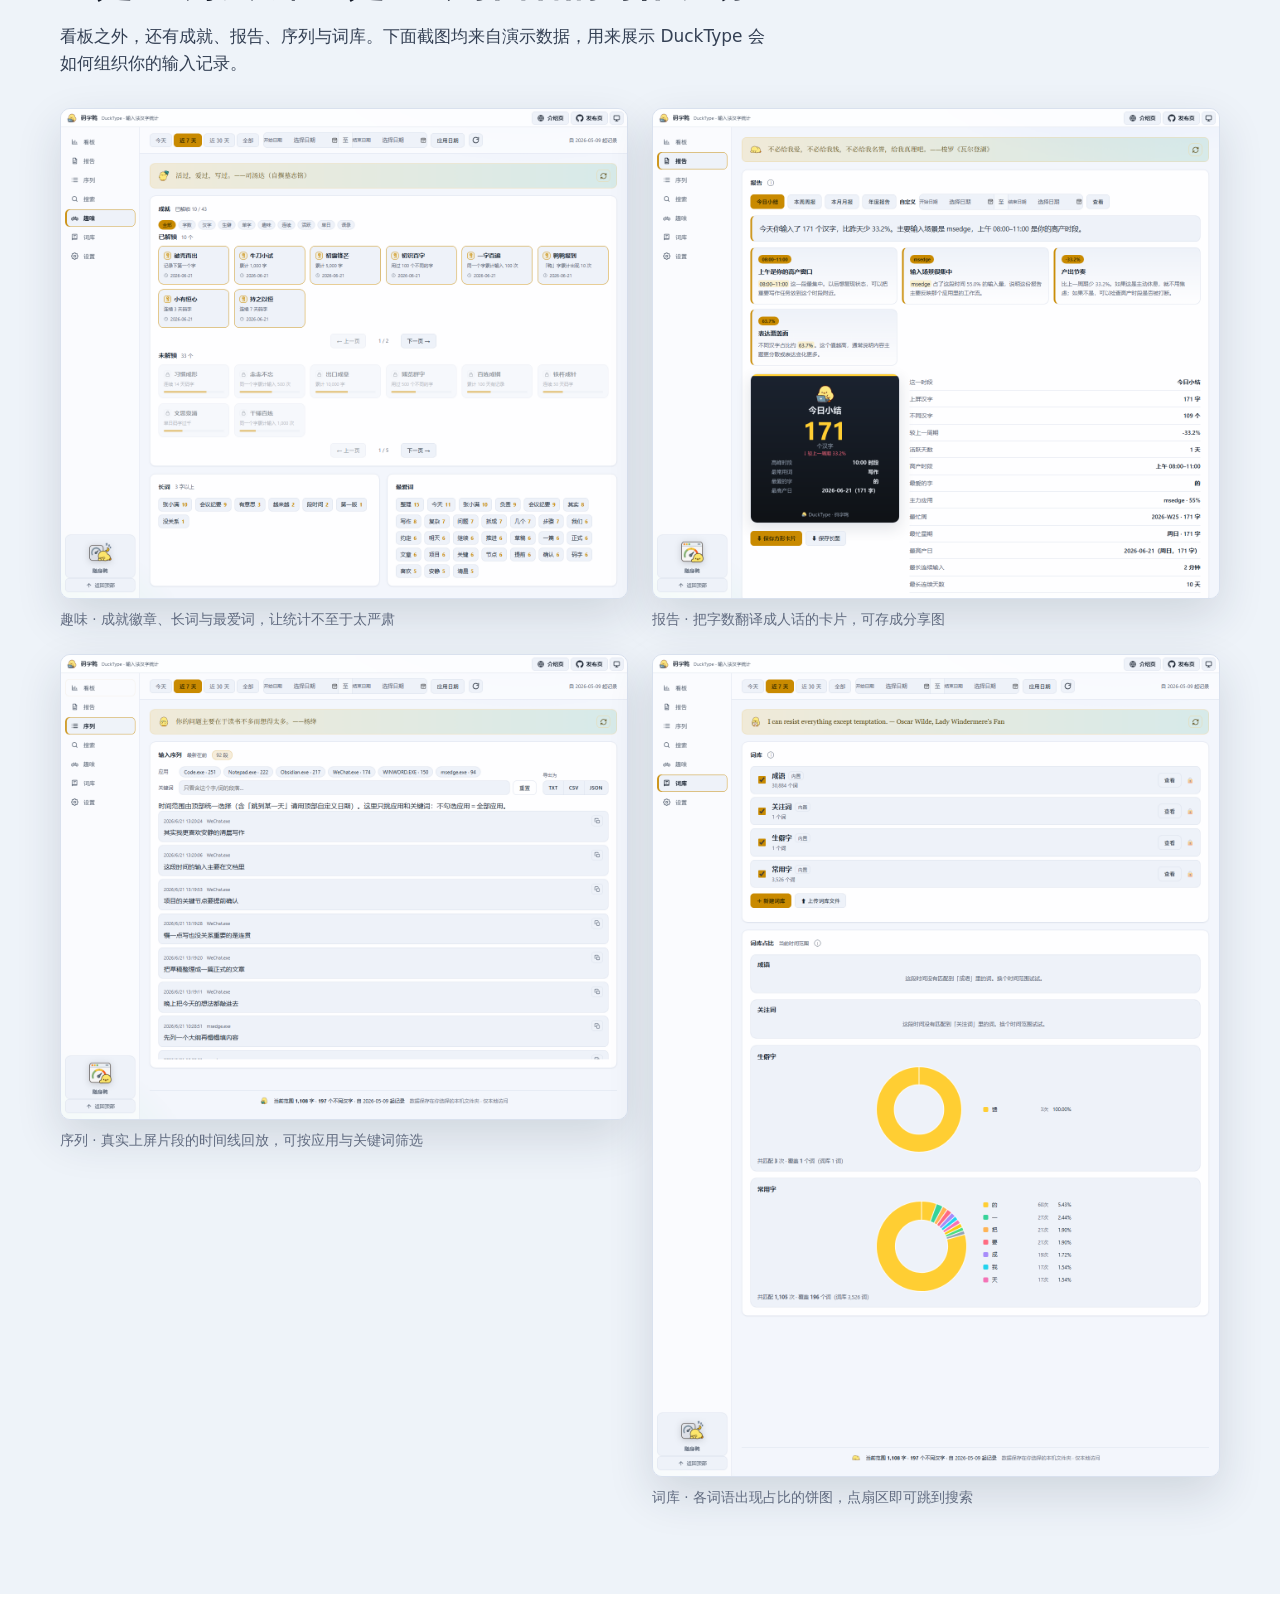
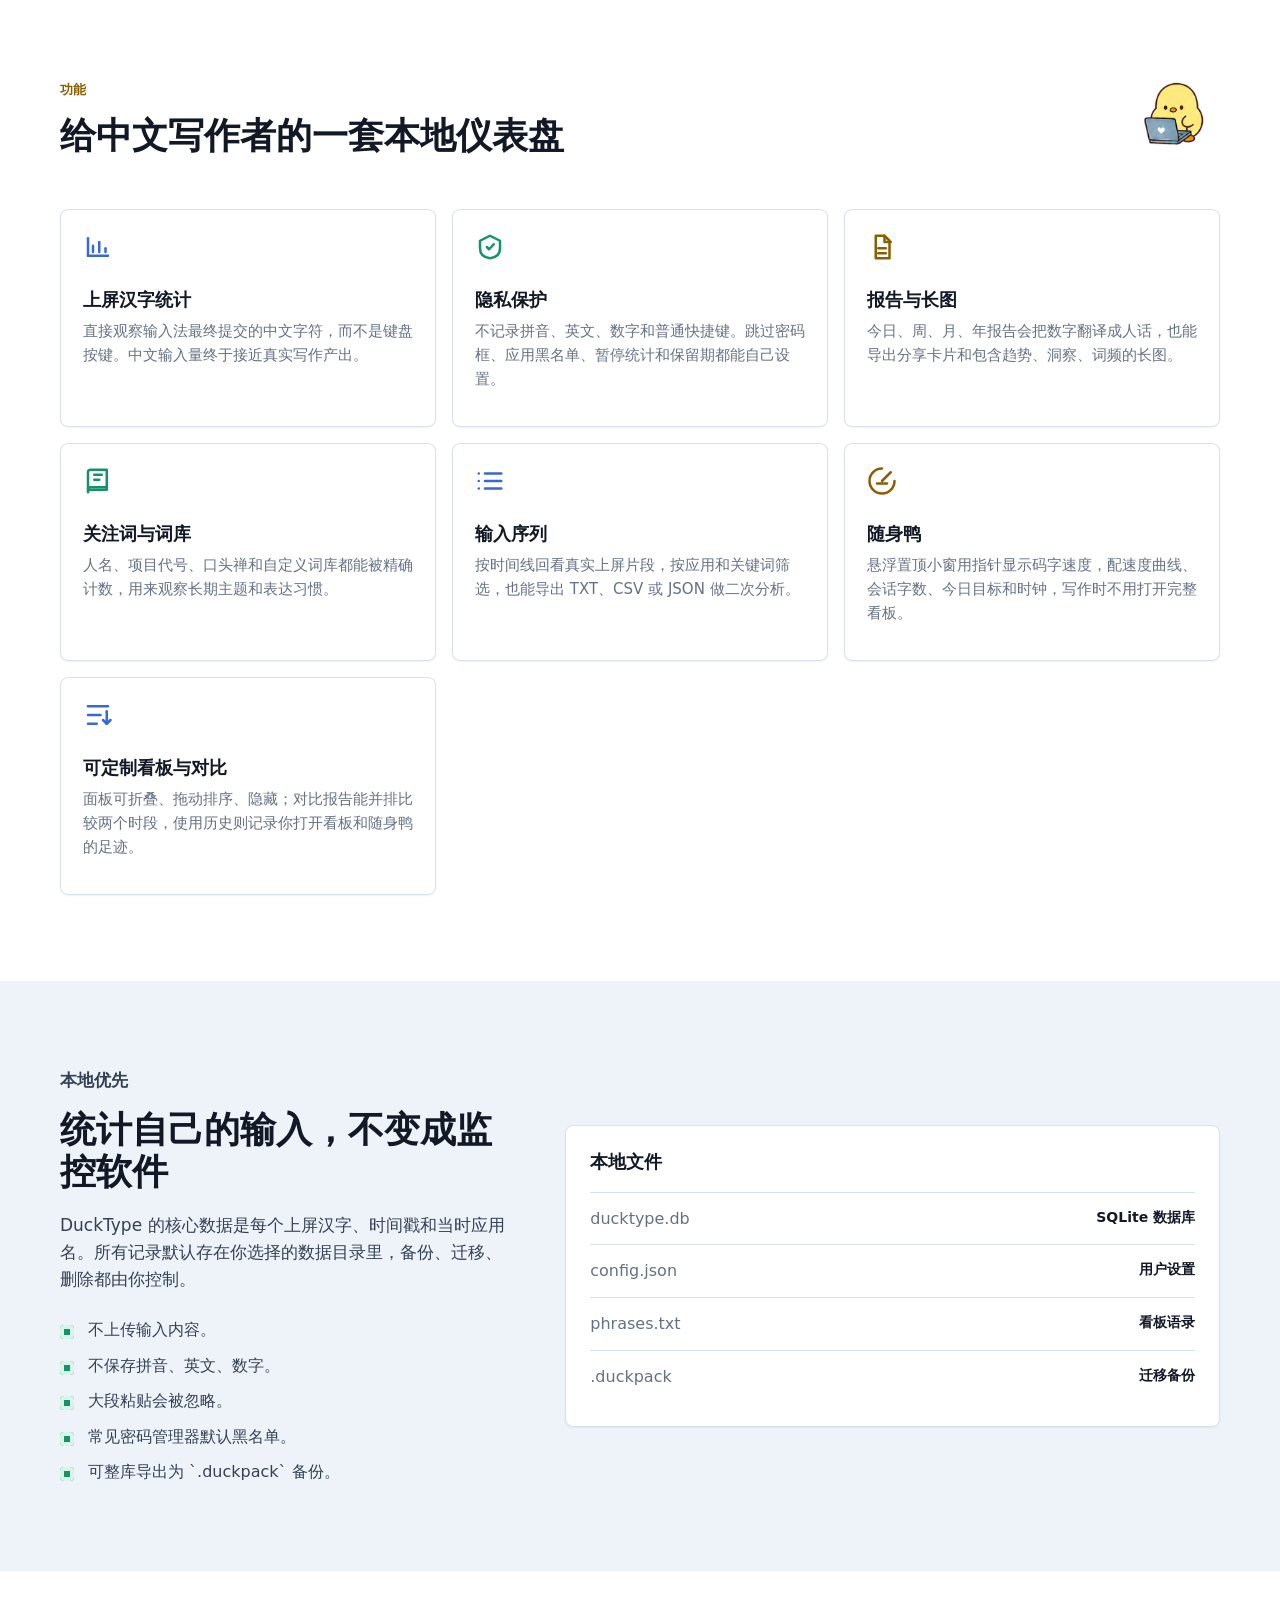
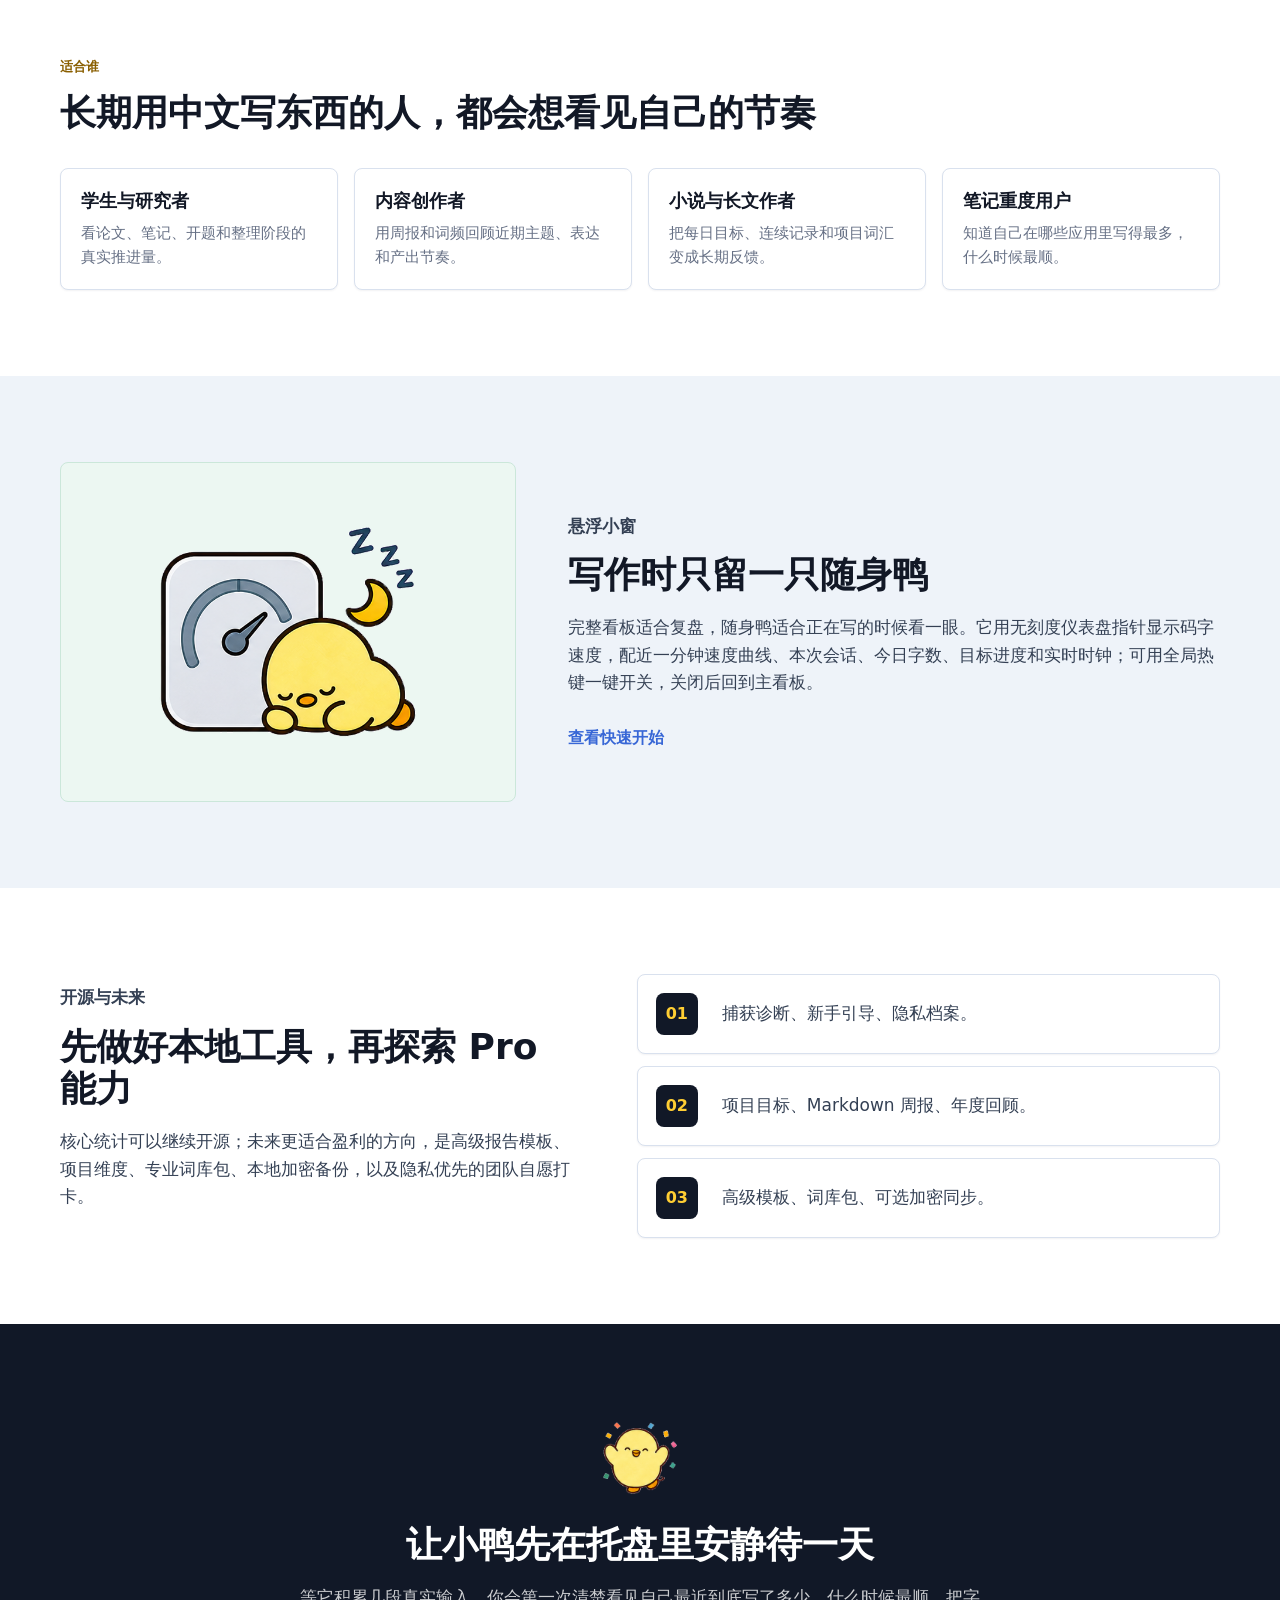
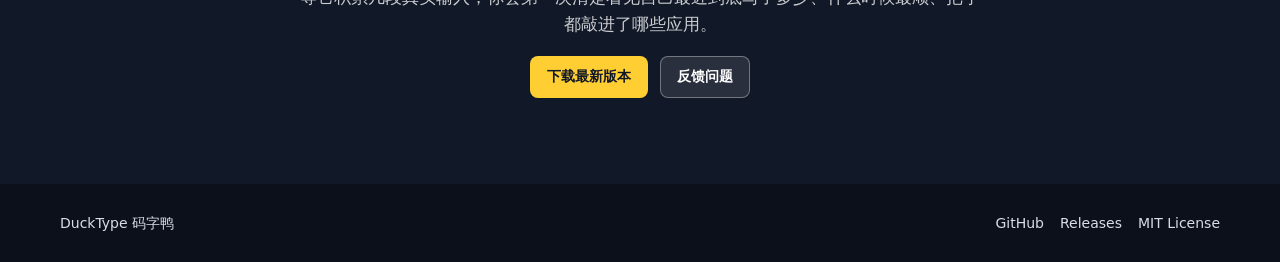
==== commit 1350013e: "Improved interface" ====
--- a/index.html
+++ b/index.html
@@ -3,8 +3,8 @@
 <head>
   <meta charset="utf-8">
   <meta name="viewport" content="width=device-width, initial-scale=1">
-  <title>DuckType 码字鸭｜输入法中文上屏统计</title>
-  <meta name="description" content="DuckType 码字鸭是一款 Windows 本地中文输入统计工具，只统计输入法真正上屏的汉字，把写作节奏、词汇和报告留在你自己的电脑上。">
+  <title>DuckType 码字鸭｜只统计真正上屏的中文汉字</title>
+  <meta name="description" content="DuckType 码字鸭是一款 Windows 本地中文输入统计工具，只统计输入法真正上屏的汉字，把写作节奏、词汇、报告和回顾留在你自己的电脑上。">
   <meta property="og:title" content="DuckType 码字鸭">
   <meta property="og:description" content="只数真正上屏的中文汉字，本地保存，生成写作仪表盘、报告、词库和输入序列。">
   <meta property="og:image" content="assets/ducktype-dashboard.png">
@@ -19,6 +19,7 @@
       <span>DuckType <b>码字鸭</b></span>
     </a>
     <nav class="nav-links" aria-label="主要导航">
+      <a href="#gallery">界面</a>
       <a href="#features">功能</a>
       <a href="#privacy">隐私</a>
       <a href="#roadmap">路线图</a>
@@ -35,7 +36,7 @@
       <div class="hero-content">
         <p class="eyebrow">Windows 本地中文输入统计</p>
         <h1 id="hero-title">DuckType 码字鸭</h1>
-        <p class="hero-lede">它安静待在托盘里，只统计输入法真正上屏的汉字。拼音、英文、数字不入库，数据默认留在本机，再整理成写作节奏、词汇和报告。</p>
+        <p class="hero-lede">它安静待在托盘里，只统计输入法真正上屏的汉字。拼音、英文、数字不入库，数据默认留在本机，然后把零散输入整理成节奏、词汇、报告和回顾。</p>
         <div class="hero-actions" aria-label="主要操作">
           <a class="button primary" href="https://github.com/x1324x5/Duck-Type/releases" target="_blank" rel="noopener">
             <svg viewBox="0 0 24 24" aria-hidden="true"><path d="M12 3v12"/><path d="m7 10 5 5 5-5"/><path d="M5 21h14"/></svg>
@@ -47,22 +48,26 @@
           </a>
         </div>
         <dl class="hero-stats" aria-label="产品要点">
-          <div><dt>只数中文</dt><dd>IME 提交后统计</dd></div>
-          <div><dt>本地优先</dt><dd>SQLite 保存在电脑上</dd></div>
-          <div><dt>报告可分享</dt><dd>卡片与长图导出</dd></div>
+          <div><dt>只数上屏</dt><dd>输入法提交后再统计</dd></div>
+          <div><dt>本地保存</dt><dd>SQLite 留在你的电脑上</dd></div>
+          <div><dt>可复盘</dt><dd>周报、长图、词库与序列</dd></div>
         </dl>
       </div>
     </section>
 
     <section class="proof band" aria-labelledby="proof-title">
       <div class="section-inner proof-grid">
-        <div>
+        <div class="proof-copy">
           <p class="section-kicker">真实仪表盘</p>
           <h2 id="proof-title">把“今天写了多少”变成一眼能读懂的节奏</h2>
-          <p>核心指标、每日趋势、活跃时段、应用分布、高频字词、词性、贡献热力图和完整报告都在一个本地窗口里。你可以加载演示数据先预览，也可以让它从今天开始安静记录。</p>
-        </div>
-        <figure class="screen">
-          <img src="assets/ducktype-dashboard.png" alt="DuckType 码字鸭仪表盘截图">
+          <p>核心指标、每日趋势、活跃时段、应用分布、高频字词、词性、贡献热力图和完整报告都在同一个本地窗口里。你可以先加载演示数据预览，也可以让它从今天开始安静记录。</p>
+          <img class="duck-decor decor-wave" src="assets/duck-wave.svg" alt="" loading="lazy">
+        </div>
+        <figure class="screen pop-card">
+          <a class="zoomable" href="assets/ducktype-dashboard.png" data-lightbox="DuckType 主看板：近 7 天字数、速度、活跃时长、修改率与目标进度">
+            <img src="assets/ducktype-dashboard.png" alt="DuckType 码字鸭仪表盘截图">
+            <span class="zoom-hint">点击查看大图</span>
+          </a>
           <figcaption>浅色仪表盘：近 7 天字数、速度、活跃时长、修改率与目标进度。</figcaption>
         </figure>
       </div>
@@ -70,57 +75,91 @@
 
     <section class="gallery band alt" id="gallery" aria-labelledby="gallery-title">
       <div class="section-inner">
-        <p class="section-kicker">界面一览</p>
-        <h2 id="gallery-title">每一页都为中文写作者打磨</h2>
-        <p class="gallery-lede">看板之外，还有成就、报告、序列与词库——下面都是内置演示数据，不是真实输入。</p>
+        <div class="section-heading">
+          <div>
+            <p class="section-kicker">界面一览</p>
+            <h2 id="gallery-title">不是一张报表，而是一套可回看的写作现场</h2>
+          </div>
+          <img class="duck-decor decor-think" src="assets/duck-think.svg" alt="" loading="lazy">
+        </div>
+        <p class="gallery-lede">看板之外，还有成就、报告、序列与词库。下面截图均来自演示数据，用来展示 DuckType 会如何组织你的输入记录。</p>
         <div class="gallery-grid">
-          <figure><img src="assets/shot-fun.png" alt="趣味页：成就徽章、长词与最爱词" loading="lazy"><figcaption>趣味 · 成就徽章、长词与最爱词，让统计不至于太严肃</figcaption></figure>
-          <figure><img src="assets/shot-report.png" alt="报告页：卡片化叙事" loading="lazy"><figcaption>报告 · 把字数翻译成人话的卡片，可存成分享图</figcaption></figure>
-          <figure><img src="assets/shot-sequence.png" alt="输入序列：真实上屏片段时间线" loading="lazy"><figcaption>序列 · 真实上屏片段的时间线回放，可按应用与关键词筛选</figcaption></figure>
-          <figure><img src="assets/shot-lexicon.png" alt="词库占比饼图" loading="lazy"><figcaption>词库 · 各词语出现占比的饼图，点扇区即可跳到搜索</figcaption></figure>
+          <figure>
+            <a class="zoomable" href="assets/shot-fun.png" data-lightbox="趣味页：成就徽章、长词、最爱词和生僻字">
+              <img src="assets/shot-fun.png" alt="趣味页：成就徽章、长词与最爱词" loading="lazy">
+              <span class="zoom-hint">点击查看大图</span>
+            </a>
+            <figcaption>趣味 · 成就徽章、长词与最爱词，让统计不至于太严肃</figcaption>
+          </figure>
+          <figure>
+            <a class="zoomable" href="assets/shot-report.png" data-lightbox="报告页：卡片叙事、对比报告与分享图">
+              <img src="assets/shot-report.png" alt="报告页：卡片化叙事" loading="lazy">
+              <span class="zoom-hint">点击查看大图</span>
+            </a>
+            <figcaption>报告 · 把字数翻译成人话的卡片，可存成分享图</figcaption>
+          </figure>
+          <figure>
+            <a class="zoomable" href="assets/shot-sequence.png" data-lightbox="输入序列：真实上屏片段时间线">
+              <img src="assets/shot-sequence.png" alt="输入序列：真实上屏片段时间线" loading="lazy">
+              <span class="zoom-hint">点击查看大图</span>
+            </a>
+            <figcaption>序列 · 真实上屏片段的时间线回放，可按应用与关键词筛选</figcaption>
+          </figure>
+          <figure>
+            <a class="zoomable" href="assets/shot-lexicon.png" data-lightbox="词库页：各词库命中占比与词语报告">
+              <img src="assets/shot-lexicon.png" alt="词库占比饼图" loading="lazy">
+              <span class="zoom-hint">点击查看大图</span>
+            </a>
+            <figcaption>词库 · 各词语出现占比的饼图，点扇区即可跳到搜索</figcaption>
+          </figure>
         </div>
       </div>
     </section>
 
     <section class="features band" id="features" aria-labelledby="features-title">
       <div class="section-inner">
-        <p class="section-kicker">功能</p>
-        <h2 id="features-title">给中文写作者的一套本地仪表盘</h2>
+        <div class="section-heading">
+          <div>
+            <p class="section-kicker">功能</p>
+            <h2 id="features-title">给中文写作者的一套本地仪表盘</h2>
+          </div>
+          <img class="duck-decor decor-coding" src="assets/duck-coding.svg" alt="" loading="lazy">
+        </div>
         <div class="feature-grid">
           <article class="feature-card">
             <svg viewBox="0 0 24 24" aria-hidden="true"><path d="M4 19V5"/><path d="M4 19h16"/><path d="M8 16v-5"/><path d="M13 16V8"/><path d="M18 16v-3"/></svg>
             <h3>上屏汉字统计</h3>
-            <p>直接观察输入法最终提交的中文字符，而不是键盘按键，让中文输入量更接近真实写作产出。</p>
+            <p>直接观察输入法最终提交的中文字符，而不是键盘按键。中文输入量终于接近真实写作产出。</p>
           </article>
           <article class="feature-card">
             <svg viewBox="0 0 24 24" aria-hidden="true"><path d="M12 3 4 7v6c0 5 3.5 7.5 8 8 4.5-.5 8-3 8-8V7z"/><path d="m9.5 12 1.8 1.8 3.7-4"/></svg>
             <h3>隐私保护</h3>
-            <p>不记录拼音、英文、数字和普通快捷键；支持跳过密码框、应用黑名单、暂停统计与数据保留期。</p>
+            <p>不记录拼音、英文、数字和普通快捷键。跳过密码框、应用黑名单、暂停统计和保留期都能自己设置。</p>
           </article>
           <article class="feature-card">
             <svg viewBox="0 0 24 24" aria-hidden="true"><path d="M7 3h7l4 4v14H7z"/><path d="M14 3v5h5"/><path d="M9 13h6"/><path d="M9 17h6"/></svg>
             <h3>报告与长图</h3>
-            <p>今日、周、月、年报告会把数字翻译成人话，还能导出分享卡片和包含趋势、洞察、词频的长图。</p>
+            <p>今日、周、月、年报告会把数字翻译成人话，也能导出分享卡片和包含趋势、洞察、词频的长图。</p>
           </article>
           <article class="feature-card">
             <svg viewBox="0 0 24 24" aria-hidden="true"><path d="M4 5a2 2 0 0 1 2-2h13v16H6a2 2 0 0 0-2 2z"/><path d="M19 17H6a2 2 0 0 0-2 2"/><path d="M9 7h6"/><path d="M9 11h4"/></svg>
             <h3>关注词与词库</h3>
-            <p>人名、项目代号、口头禅和自定义词库都能被精确计数，适合观察长期主题和表达习惯。</p>
+            <p>人名、项目代号、口头禅和自定义词库都能被精确计数，用来观察长期主题和表达习惯。</p>
           </article>
           <article class="feature-card">
             <svg viewBox="0 0 24 24" aria-hidden="true"><path d="M8 6h13"/><path d="M8 12h13"/><path d="M8 18h13"/><path d="M3 6h.01"/><path d="M3 12h.01"/><path d="M3 18h.01"/></svg>
             <h3>输入序列</h3>
-            <p>按时间线回看真实上屏片段，支持按应用和关键词筛选，也能导出 TXT、CSV 或 JSON 做二次分析。</p>
+            <p>按时间线回看真实上屏片段，按应用和关键词筛选，也能导出 TXT、CSV 或 JSON 做二次分析。</p>
           </article>
           <article class="feature-card">
             <svg viewBox="0 0 24 24" aria-hidden="true"><path d="M12 2a10 10 0 1 0 10 10"/><path d="M12 12 19 5"/><path d="M8 14h8"/></svg>
             <h3>随身鸭</h3>
-            <p>悬浮置顶的小窗，用仪表盘指针实时显示码字速度，配速度曲线、本次会话、今日字数、目标进度和实时时钟，写作时不用打开完整看板，还能用全局热键一键开关。</p>
+            <p>悬浮置顶小窗用指针显示码字速度，配速度曲线、会话字数、今日目标和时钟，写作时不用打开完整看板。</p>
           </article>
           <article class="feature-card">
             <svg viewBox="0 0 24 24" aria-hidden="true"><path d="M4 5h16"/><path d="M4 12h10"/><path d="M4 19h7"/><path d="M16 16l3 3 3-3"/><path d="M19 19V9"/></svg>
             <h3>可定制看板与对比</h3>
-            <p>面板可折叠、拖动排序、隐藏，按需组织看板；再加上「对比报告」把任意两个时段并排比较，以及记录打开足迹的「使用历史」。</p>
+            <p>面板可折叠、拖动排序、隐藏；对比报告能并排比较两个时段，使用历史则记录你打开看板和随身鸭的足迹。</p>
           </article>
         </div>
       </div>
@@ -171,7 +210,7 @@
         <div>
           <p class="section-kicker">悬浮小窗</p>
           <h2 id="mini-title">写作时只留一只随身鸭</h2>
-          <p>完整看板适合复盘，随身鸭适合正在写的时候看一眼。它用一只无刻度仪表盘的指针实时显示码字速度，配近一分钟的速度曲线、本次会话、今日字数、目标进度、实时时钟，底部还显示本次已经开了多久；可用全局热键一键开关，关闭后回到主看板。</p>
+          <p>完整看板适合复盘，随身鸭适合正在写的时候看一眼。它用无刻度仪表盘指针显示码字速度，配近一分钟速度曲线、本次会话、今日字数、目标进度和实时时钟；可用全局热键一键开关，关闭后回到主看板。</p>
           <a class="text-link" href="https://github.com/x1324x5/Duck-Type#快速开始" target="_blank" rel="noopener">查看快速开始</a>
         </div>
       </div>
@@ -182,7 +221,7 @@
         <div>
           <p class="section-kicker">开源与未来</p>
           <h2 id="roadmap-title">先做好本地工具，再探索 Pro 能力</h2>
-          <p>核心统计可以继续开源；未来更适合盈利的方向，是高级报告模板、项目维度、专业词库包、本地加密备份和隐私优先的团队自愿打卡。</p>
+          <p>核心统计可以继续开源；未来更适合盈利的方向，是高级报告模板、项目维度、专业词库包、本地加密备份，以及隐私优先的团队自愿打卡。</p>
         </div>
         <div class="roadmap-list">
           <div><span>01</span><p>捕获诊断、新手引导、隐私档案。</p></div>
@@ -194,7 +233,7 @@
 
     <section class="cta band" aria-labelledby="cta-title">
       <div class="section-inner cta-inner">
-        <img src="assets/duck.png" alt="" width="72" height="72">
+        <img src="assets/duck-celebrate.svg" alt="" width="96" height="96">
         <h2 id="cta-title">让小鸭先在托盘里安静待一天</h2>
         <p>等它积累几段真实输入，你会第一次清楚看见自己最近到底写了多少、什么时候最顺、把字都敲进了哪些应用。</p>
         <div class="hero-actions">
@@ -215,5 +254,11 @@
       </div>
     </div>
   </footer>
+  <dialog class="lightbox" id="lightbox" aria-label="截图大图预览">
+    <button class="lightbox-close" type="button" aria-label="关闭大图">×</button>
+    <img id="lightbox-img" alt="">
+    <p id="lightbox-caption"></p>
+  </dialog>
+  <script src="site.js"></script>
 </body>
 </html>
--- a/styles.css
+++ b/styles.css
@@ -290,7 +290,15 @@
   margin: 0;
 }
 
-.screen img {
+.pop-card {
+  position: relative;
+}
+
+.proof-copy {
+  position: relative;
+}
+
+.screen > .zoomable > img {
   border: 1px solid var(--line);
   border-radius: 8px;
   box-shadow: var(--shadow);
@@ -302,6 +310,71 @@
   font-size: 13px;
 }
 
+.zoomable {
+  position: relative;
+  display: block;
+  color: inherit;
+  text-decoration: none;
+  cursor: zoom-in;
+}
+
+.zoomable img {
+  transition: transform 0.18s ease, box-shadow 0.18s ease, filter 0.18s ease;
+}
+
+.zoomable:hover img {
+  transform: translateY(-2px);
+  filter: saturate(1.04);
+}
+
+.zoom-hint {
+  position: absolute;
+  right: 12px;
+  bottom: 12px;
+  padding: 6px 10px;
+  border-radius: 8px;
+  color: #ffffff;
+  background: rgba(17, 24, 39, 0.78);
+  border: 1px solid rgba(255, 255, 255, 0.22);
+  font-size: 12px;
+  font-weight: 700;
+  opacity: 0;
+  transform: translateY(4px);
+  transition: opacity 0.18s ease, transform 0.18s ease;
+}
+
+.zoomable:hover .zoom-hint,
+.zoomable:focus-visible .zoom-hint {
+  opacity: 1;
+  transform: translateY(0);
+}
+
+.section-heading {
+  display: flex;
+  align-items: flex-start;
+  justify-content: space-between;
+  gap: 24px;
+}
+
+.duck-decor {
+  width: 92px;
+  max-height: 92px;
+  object-fit: contain;
+  flex: 0 0 auto;
+  pointer-events: none;
+}
+
+.decor-wave {
+  width: 108px;
+  margin-top: 20px;
+  filter: drop-shadow(0 12px 22px rgba(28, 39, 61, 0.16));
+}
+
+.decor-think,
+.decor-coding {
+  margin-top: -12px;
+}
+
 .feature-grid,
 .audience-grid {
   display: grid;
@@ -327,7 +400,7 @@
   margin: 0;
 }
 
-.gallery-grid img {
+.gallery-grid .zoomable img {
   width: 100%;
   border: 1px solid var(--line);
   border-radius: 10px;
@@ -519,7 +592,9 @@
 
 .cta img {
   margin-bottom: 18px;
-  border-radius: 8px;
+  width: 96px;
+  height: 96px;
+  object-fit: contain;
 }
 
 .cta h2 {
@@ -538,6 +613,55 @@
   font-size: 14px;
 }
 
+.lightbox {
+  width: min(1180px, calc(100vw - 40px));
+  max-height: calc(100vh - 40px);
+  padding: 18px;
+  border: 0;
+  border-radius: 10px;
+  background: #0b101b;
+  color: #ffffff;
+  box-shadow: 0 30px 90px rgba(0, 0, 0, 0.55);
+}
+
+.lightbox::backdrop {
+  background: rgba(5, 9, 16, 0.76);
+  backdrop-filter: blur(4px);
+}
+
+.lightbox img {
+  width: 100%;
+  max-height: calc(100vh - 128px);
+  object-fit: contain;
+  border-radius: 8px;
+  background: #ffffff;
+}
+
+.lightbox p {
+  margin: 12px 44px 0 0;
+  color: rgba(255, 255, 255, 0.76);
+  font-size: 14px;
+}
+
+.lightbox-close {
+  position: absolute;
+  right: 14px;
+  top: 12px;
+  width: 34px;
+  height: 34px;
+  border: 1px solid rgba(255, 255, 255, 0.22);
+  border-radius: 8px;
+  color: #ffffff;
+  background: rgba(255, 255, 255, 0.10);
+  cursor: pointer;
+  font-size: 24px;
+  line-height: 1;
+}
+
+.lightbox-close:hover {
+  background: rgba(255, 255, 255, 0.18);
+}
+
 .footer-inner {
   display: flex;
   align-items: center;
@@ -588,6 +712,10 @@
   .audience-grid {
     grid-template-columns: repeat(2, minmax(0, 1fr));
   }
+
+  .decor-wave {
+    width: 82px;
+  }
 }
 
 @media (max-width: 640px) {
@@ -644,6 +772,26 @@
     grid-template-columns: 1fr;
   }
 
+  .section-heading {
+    align-items: center;
+  }
+
+  .duck-decor {
+    width: 68px;
+    max-height: 68px;
+  }
+
+  .zoom-hint {
+    opacity: 1;
+    transform: none;
+    font-size: 11px;
+  }
+
+  .lightbox {
+    width: calc(100vw - 20px);
+    padding: 12px;
+  }
+
   .footer-inner {
     align-items: flex-start;
     flex-direction: column;
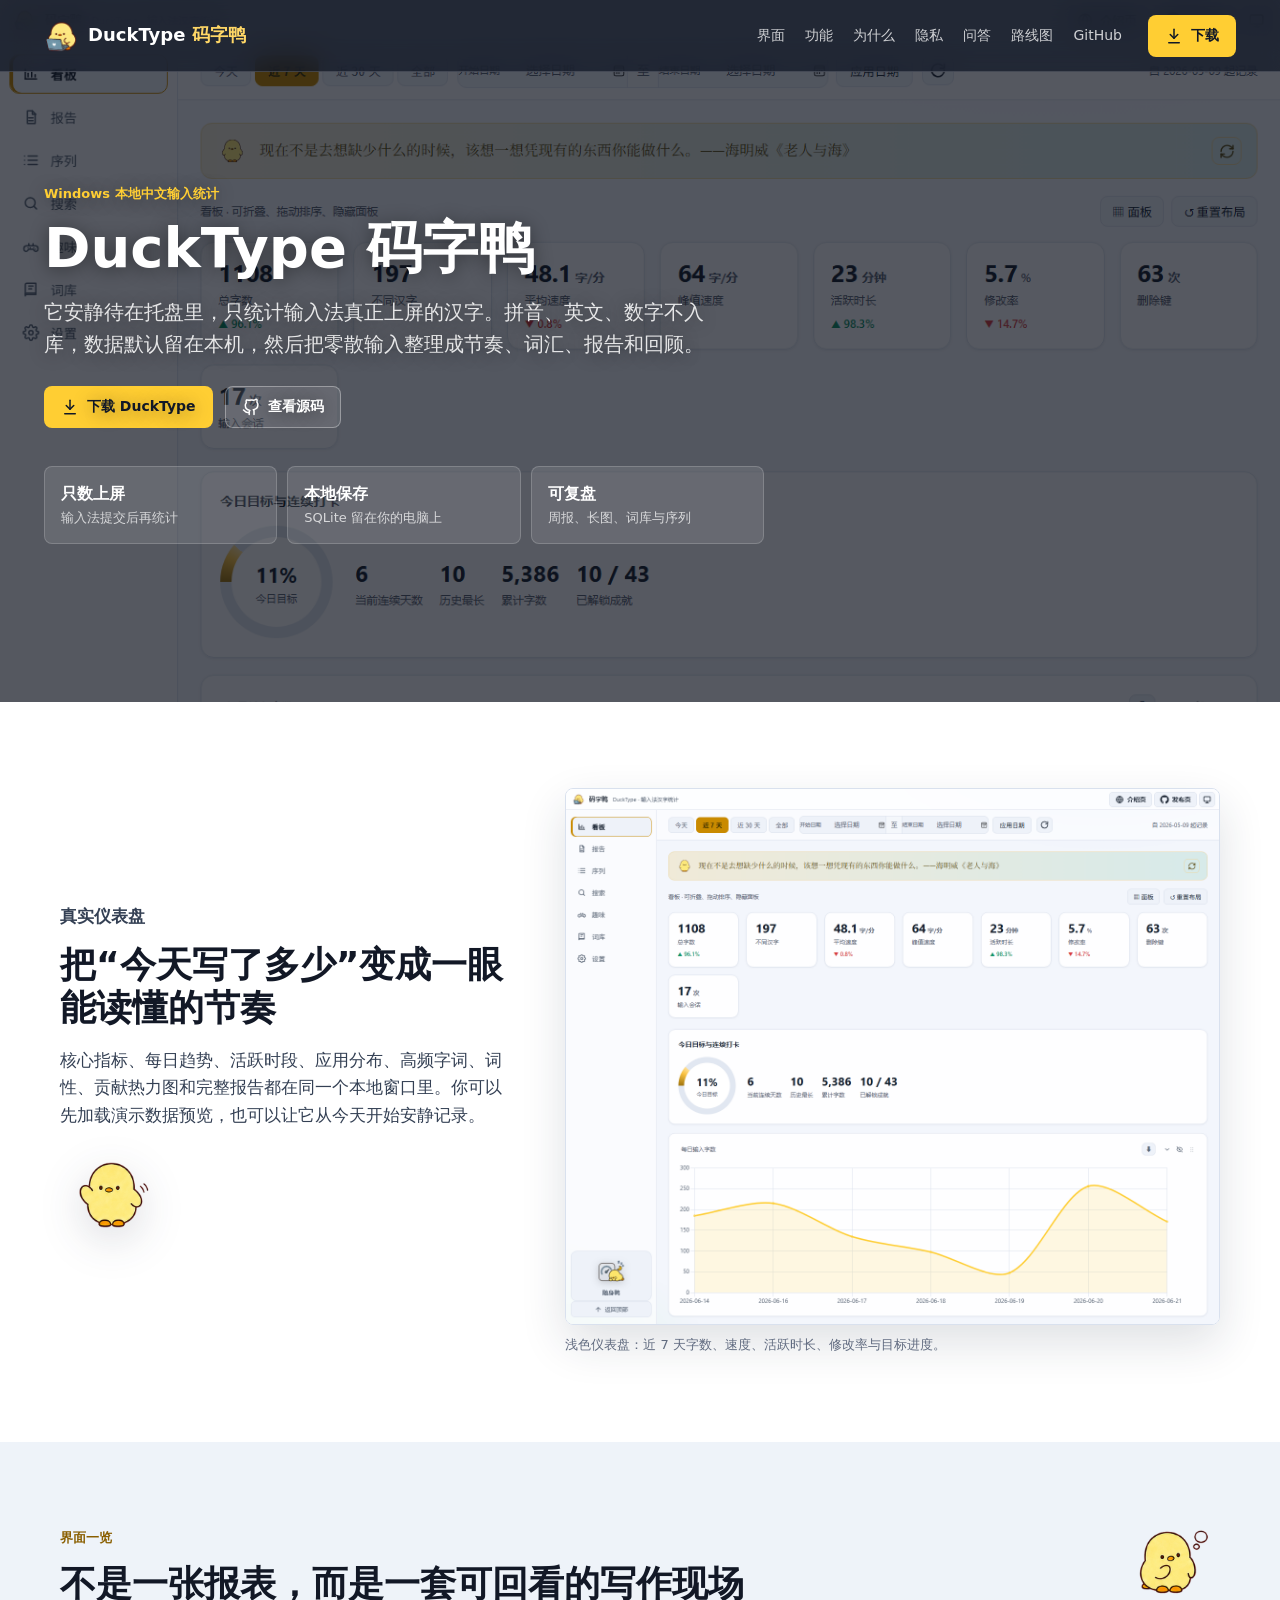
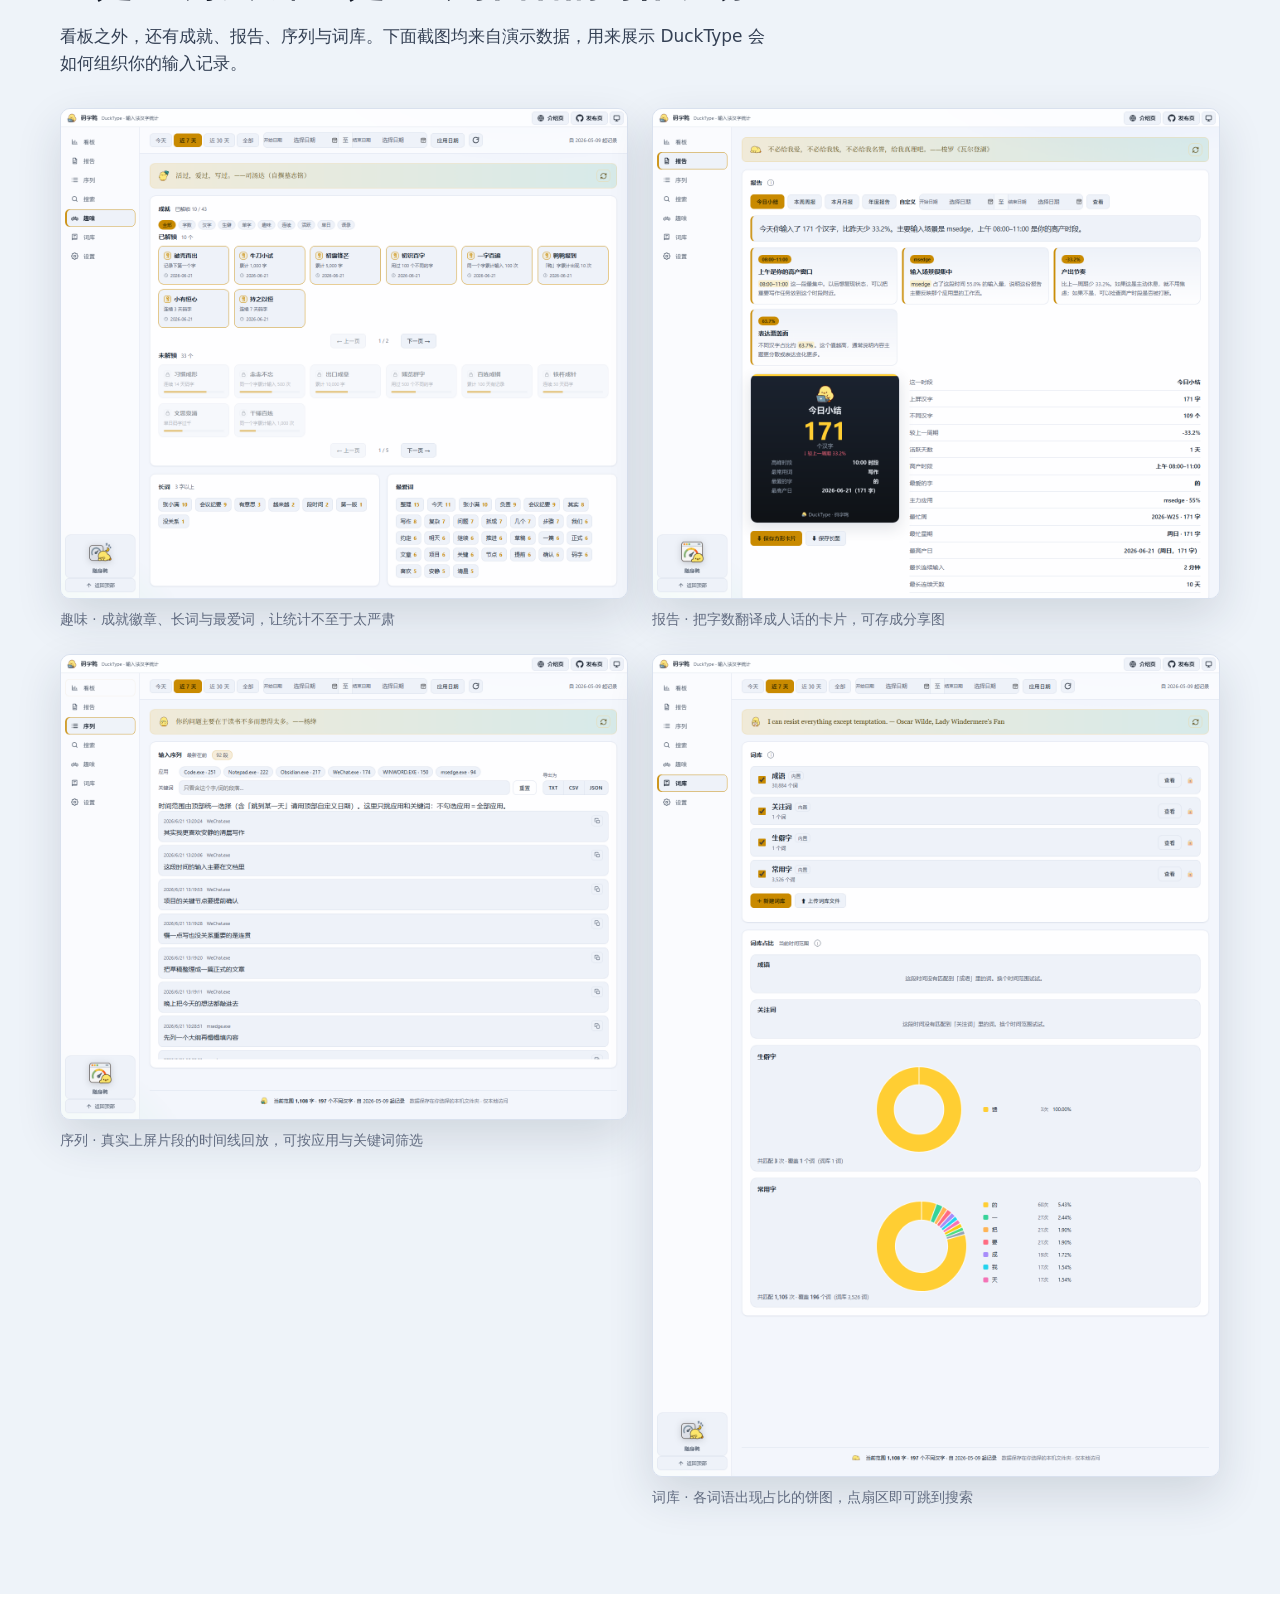
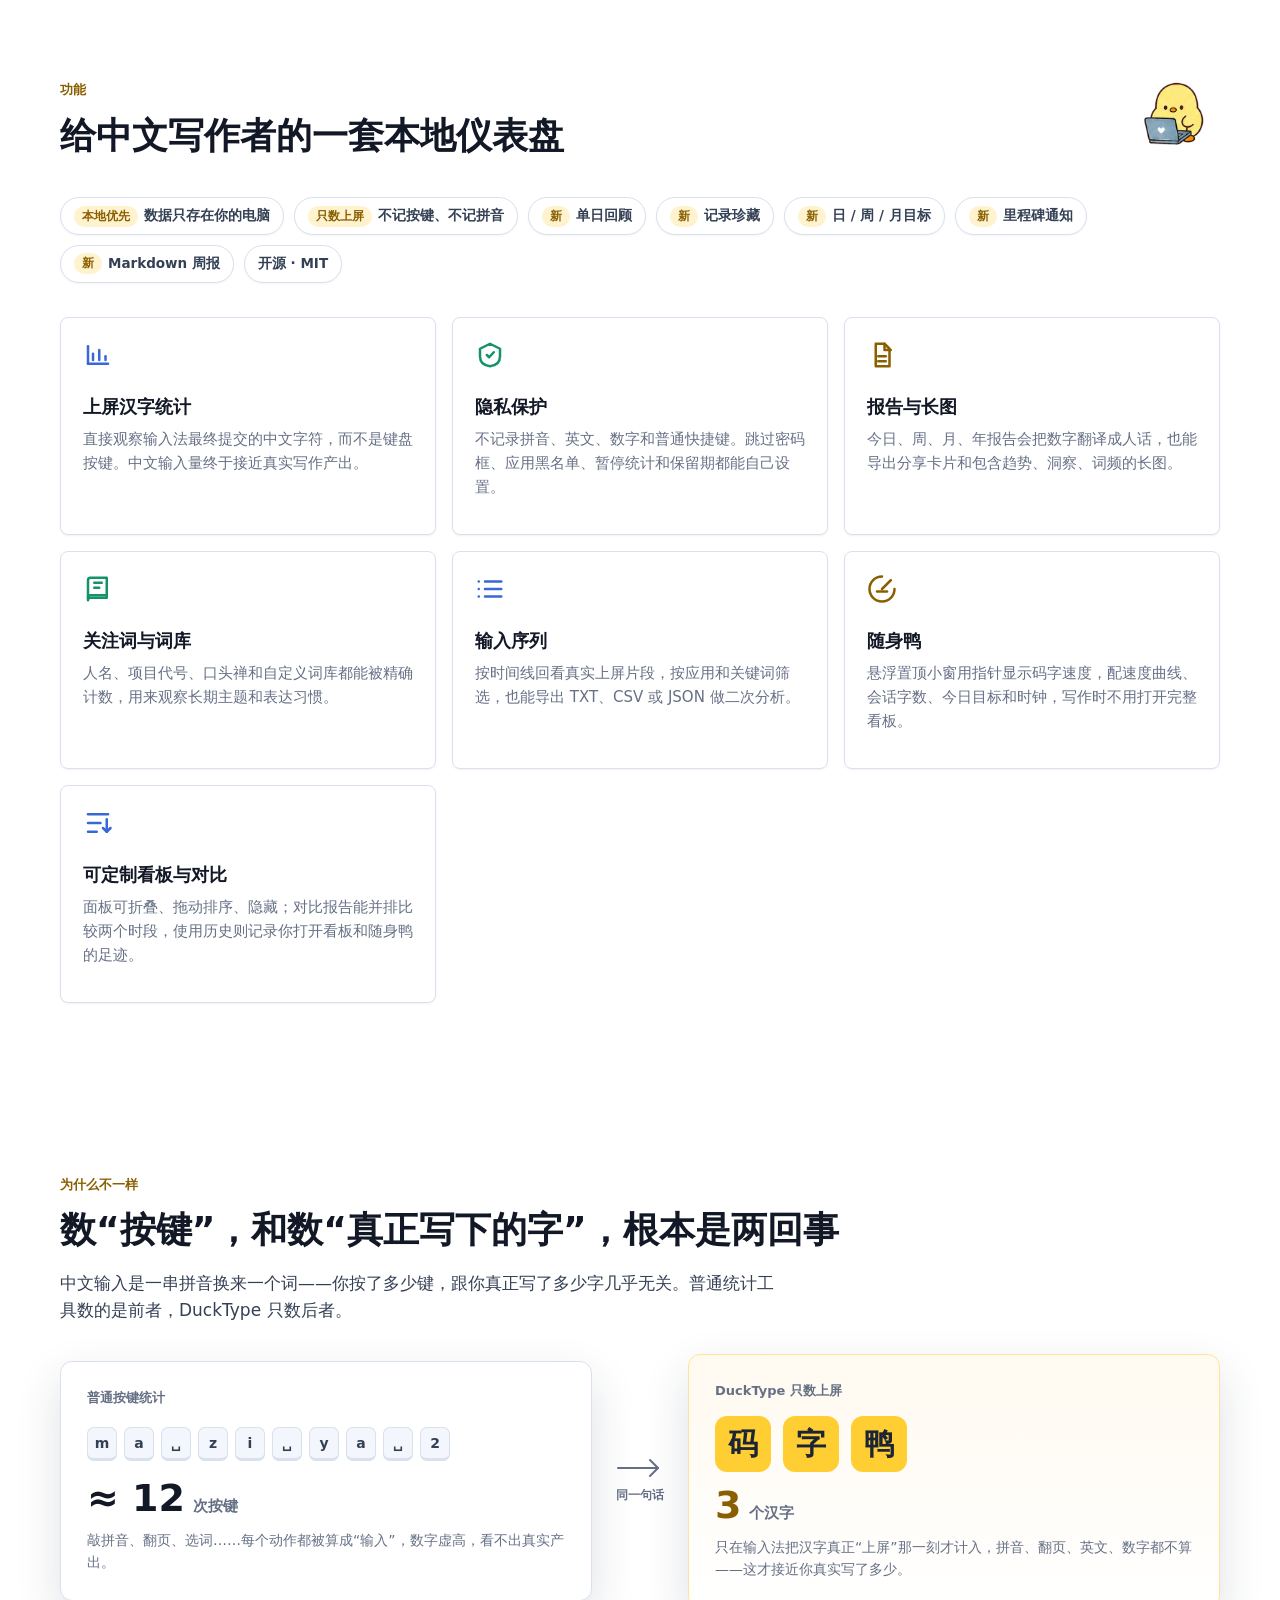
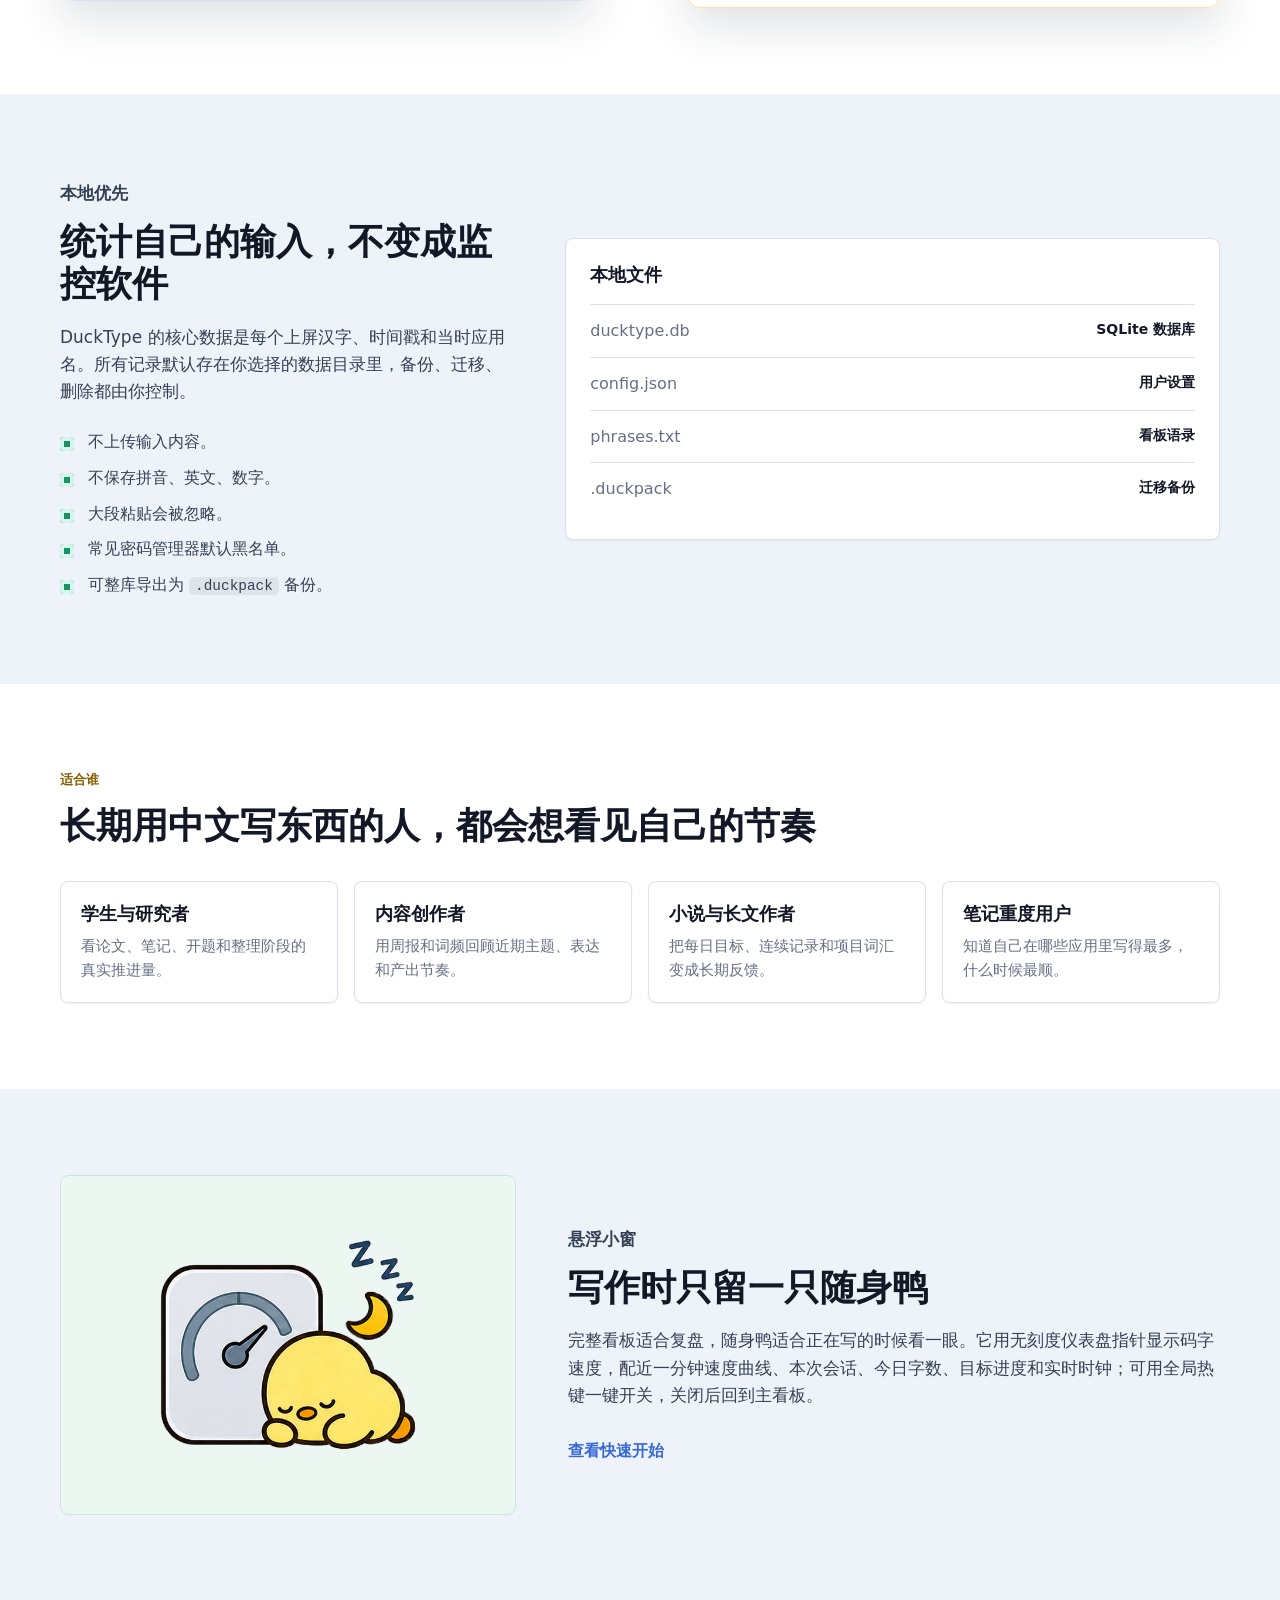
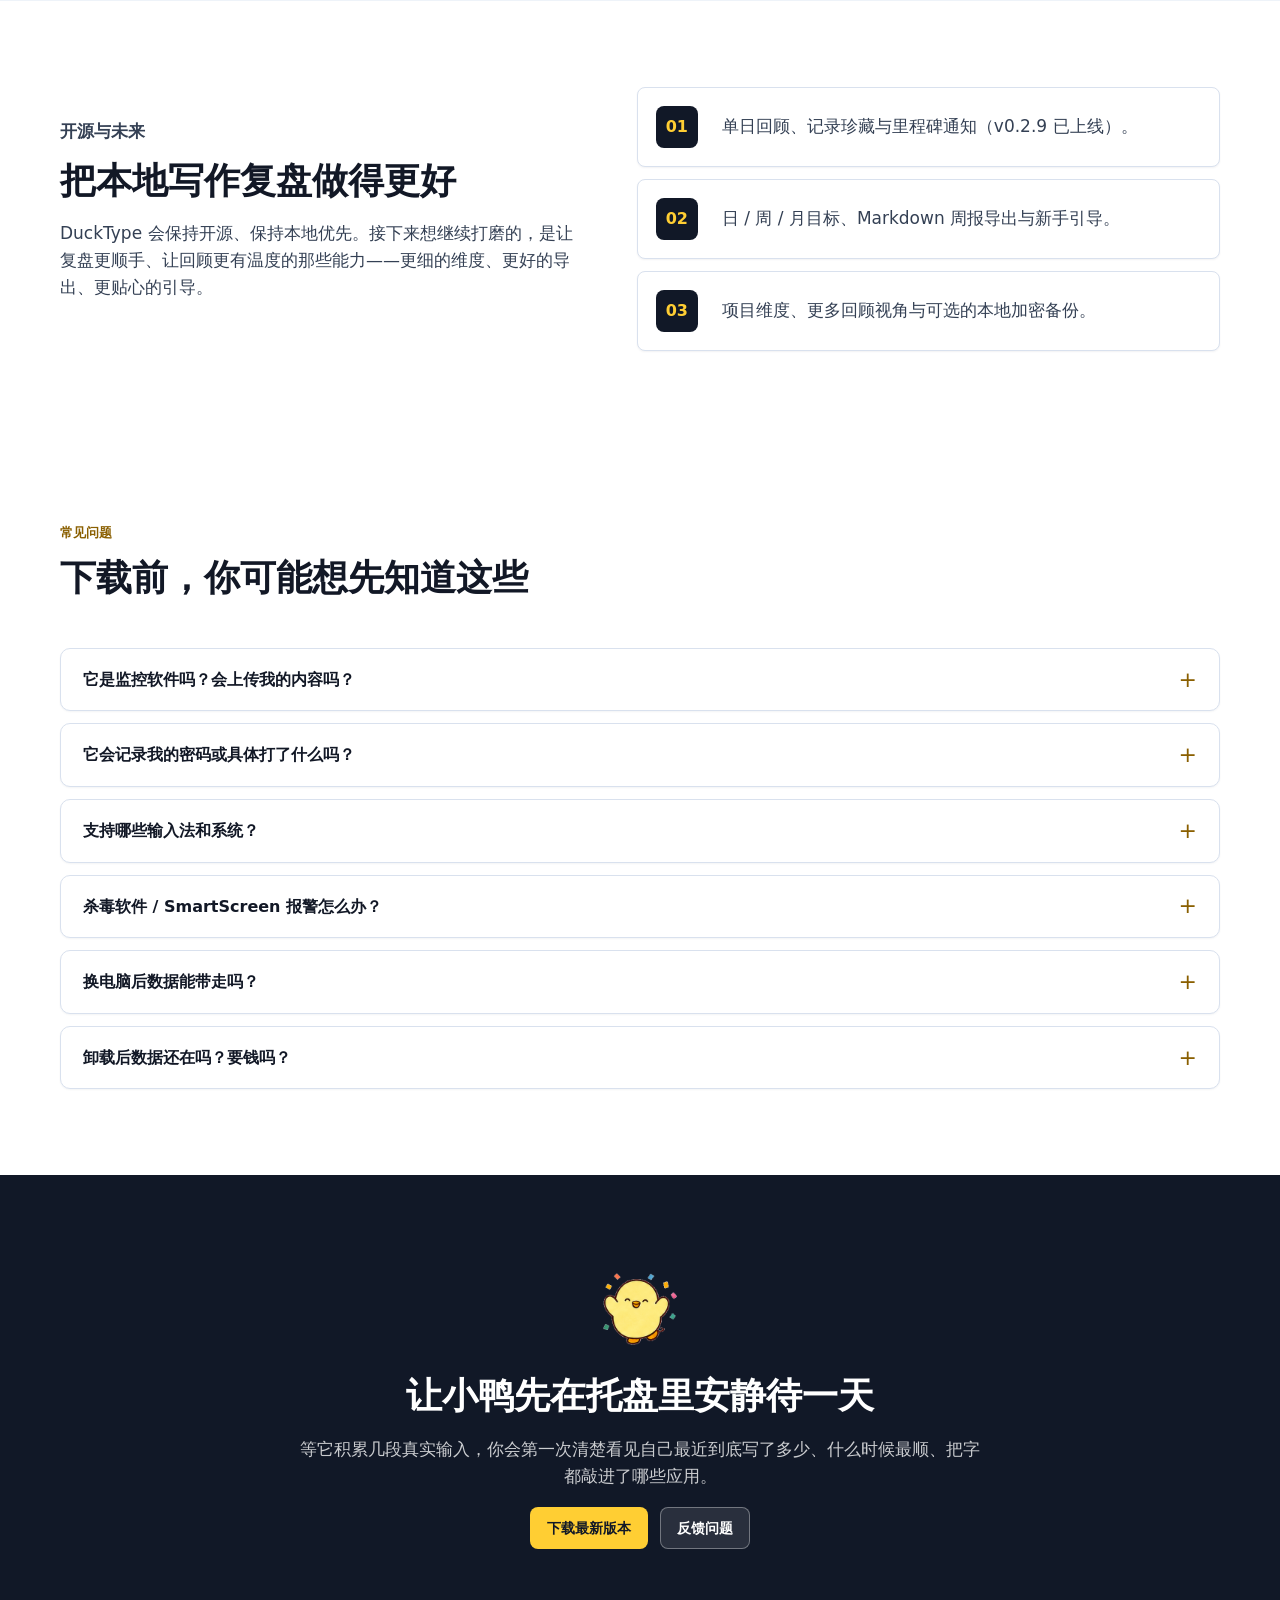
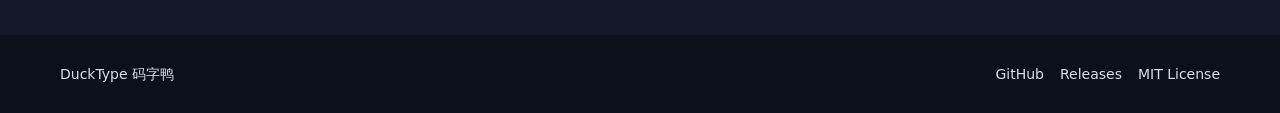
==== commit 67fb895f: "showcase-0.2.9" ====
--- a/index.html
+++ b/index.html
@@ -21,7 +21,9 @@
     <nav class="nav-links" aria-label="主要导航">
       <a href="#gallery">界面</a>
       <a href="#features">功能</a>
+      <a href="#why">为什么</a>
       <a href="#privacy">隐私</a>
+      <a href="#faq">问答</a>
       <a href="#roadmap">路线图</a>
       <a href="https://github.com/x1324x5/Duck-Type" target="_blank" rel="noopener">GitHub</a>
     </nav>
@@ -125,6 +127,16 @@
           </div>
           <img class="duck-decor decor-coding" src="assets/duck-coding.svg" alt="" loading="lazy">
         </div>
+        <ul class="info-chips" aria-label="功能速览">
+          <li><b>本地优先</b>数据只存在你的电脑</li>
+          <li><b>只数上屏</b>不记按键、不记拼音</li>
+          <li><b>新</b>单日回顾</li>
+          <li><b>新</b>记录珍藏</li>
+          <li><b>新</b>日 / 周 / 月目标</li>
+          <li><b>新</b>里程碑通知</li>
+          <li><b>新</b>Markdown 周报</li>
+          <li>开源 · MIT</li>
+        </ul>
         <div class="feature-grid">
           <article class="feature-card">
             <svg viewBox="0 0 24 24" aria-hidden="true"><path d="M4 19V5"/><path d="M4 19h16"/><path d="M8 16v-5"/><path d="M13 16V8"/><path d="M18 16v-3"/></svg>
@@ -161,6 +173,40 @@
             <h3>可定制看板与对比</h3>
             <p>面板可折叠、拖动排序、隐藏；对比报告能并排比较两个时段，使用历史则记录你打开看板和随身鸭的足迹。</p>
           </article>
+        </div>
+      </div>
+    </section>
+
+    <section class="compare band" id="why" aria-labelledby="compare-title">
+      <div class="section-inner">
+        <div class="section-heading">
+          <div>
+            <p class="section-kicker">为什么不一样</p>
+            <h2 id="compare-title">数“按键”，和数“真正写下的字”，根本是两回事</h2>
+          </div>
+        </div>
+        <p class="gallery-lede">中文输入是一串拼音换来一个词——你按了多少键，跟你真正写了多少字几乎无关。普通统计工具数的是前者，DuckType 只数后者。</p>
+        <div class="vs">
+          <div class="vs-card vs-keys">
+            <div class="vs-tag">普通按键统计</div>
+            <div class="vs-keys-row" aria-hidden="true">
+              <span>m</span><span>a</span><span>␣</span><span>z</span><span>i</span><span>␣</span><span>y</span><span>a</span><span>␣</span><span>2</span>
+            </div>
+            <div class="vs-num">≈ 12<small>次按键</small></div>
+            <p class="vs-note">敲拼音、翻页、选词……每个动作都被算成“输入”，数字虚高，看不出真实产出。</p>
+          </div>
+          <div class="vs-arrow" aria-hidden="true">
+            <svg viewBox="0 0 48 24"><path d="M2 12h40"/><path d="m34 4 8 8-8 8"/></svg>
+            <span>同一句话</span>
+          </div>
+          <div class="vs-card vs-chars">
+            <div class="vs-tag">DuckType 只数上屏</div>
+            <div class="vs-chars-row">
+              <b>码</b><b>字</b><b>鸭</b>
+            </div>
+            <div class="vs-num accent">3<small>个汉字</small></div>
+            <p class="vs-note">只在输入法把汉字真正“上屏”那一刻才计入，拼音、翻页、英文、数字都不算——这才接近你真实写了多少。</p>
+          </div>
         </div>
       </div>
     </section>
@@ -176,7 +222,7 @@
             <li>不保存拼音、英文、数字。</li>
             <li>大段粘贴会被忽略。</li>
             <li>常见密码管理器默认黑名单。</li>
-            <li>可整库导出为 `.duckpack` 备份。</li>
+            <li>可整库导出为 <code>.duckpack</code> 备份。</li>
           </ul>
         </div>
         <aside class="privacy-panel" aria-label="本地数据结构">
@@ -220,13 +266,50 @@
       <div class="section-inner roadmap-grid">
         <div>
           <p class="section-kicker">开源与未来</p>
-          <h2 id="roadmap-title">先做好本地工具，再探索 Pro 能力</h2>
-          <p>核心统计可以继续开源；未来更适合盈利的方向，是高级报告模板、项目维度、专业词库包、本地加密备份，以及隐私优先的团队自愿打卡。</p>
+          <h2 id="roadmap-title">把本地写作复盘做得更好</h2>
+          <p>DuckType 会保持开源、保持本地优先。接下来想继续打磨的，是让复盘更顺手、让回顾更有温度的那些能力——更细的维度、更好的导出、更贴心的引导。</p>
         </div>
         <div class="roadmap-list">
-          <div><span>01</span><p>捕获诊断、新手引导、隐私档案。</p></div>
-          <div><span>02</span><p>项目目标、Markdown 周报、年度回顾。</p></div>
-          <div><span>03</span><p>高级模板、词库包、可选加密同步。</p></div>
+          <div><span>01</span><p>单日回顾、记录珍藏与里程碑通知（v0.2.9 已上线）。</p></div>
+          <div><span>02</span><p>日 / 周 / 月目标、Markdown 周报导出与新手引导。</p></div>
+          <div><span>03</span><p>项目维度、更多回顾视角与可选的本地加密备份。</p></div>
+        </div>
+      </div>
+    </section>
+
+    <section class="faq band" id="faq" aria-labelledby="faq-title">
+      <div class="section-inner">
+        <div class="section-heading">
+          <div>
+            <p class="section-kicker">常见问题</p>
+            <h2 id="faq-title">下载前，你可能想先知道这些</h2>
+          </div>
+        </div>
+        <div class="faq-list">
+          <details>
+            <summary>它是监控软件吗？会上传我的内容吗？</summary>
+            <p>不会。DuckType 不联网、不上传任何输入内容。它只在本机记录“每个上屏汉字 + 时间 + 当时的应用名”，所有数据都存在你自己选的文件夹里，删除、备份、迁移都由你决定。</p>
+          </details>
+          <details>
+            <summary>它会记录我的密码或具体打了什么吗？</summary>
+            <p>拼音、英文、数字都不入库；大段粘贴会被自动忽略；常见密码管理器默认在黑名单里，密码输入框也会跳过。你可以再自行添加不想统计的程序，或随时暂停。</p>
+          </details>
+          <details>
+            <summary>支持哪些输入法和系统？</summary>
+            <p>目前是 Windows 专属。它对接系统的文本服务框架（TSF）来捕捉上屏汉字，主流拼音 / 五笔等输入法都适用；经典输入框还有一套兜底方案。</p>
+          </details>
+          <details>
+            <summary>杀毒软件 / SmartScreen 报警怎么办？</summary>
+            <p>安装包目前未做数字签名，Windows SmartScreen 可能提示“未知发布者”。可在提示里选择“更多信息 → 仍要运行”。介意的话，也可以从源码自行构建。</p>
+          </details>
+          <details>
+            <summary>换电脑后数据能带走吗？</summary>
+            <p>可以。在「设置 → 数据管理」里把整库导出成一个 <code>.duckpack</code> 文件，到新电脑导入即可，统计、词库、目标都会一并迁移。</p>
+          </details>
+          <details>
+            <summary>卸载后数据还在吗？要钱吗？</summary>
+            <p>数据在你选择的本地文件夹里，卸载程序不会动它，确认不需要可手动删除。软件本身完全免费、开源（MIT 协议）。</p>
+          </details>
         </div>
       </div>
     </section>
--- a/styles.css
+++ b/styles.css
@@ -383,6 +383,224 @@
   margin-top: 34px;
 }
 
+/* feature info chips */
+.info-chips {
+  display: flex;
+  flex-wrap: wrap;
+  gap: 10px;
+  margin: 22px 0 0;
+  padding: 0;
+  list-style: none;
+}
+
+.info-chips li {
+  display: inline-flex;
+  align-items: center;
+  gap: 6px;
+  padding: 7px 13px;
+  border: 1px solid var(--line);
+  border-radius: 999px;
+  background: var(--surface);
+  color: var(--ink-soft);
+  font-size: 13.5px;
+  font-weight: 600;
+  box-shadow: 0 1px 2px rgba(28, 39, 61, 0.05);
+}
+
+.info-chips li b {
+  display: inline-flex;
+  align-items: center;
+  padding: 1px 8px;
+  border-radius: 999px;
+  background: #fff3cf;
+  color: var(--amber-dark);
+  font-size: 12px;
+  font-weight: 800;
+}
+
+/* keys-vs-chars comparison */
+.vs {
+  display: grid;
+  grid-template-columns: 1fr auto 1fr;
+  gap: 24px;
+  align-items: center;
+  margin-top: 30px;
+}
+
+.vs-card {
+  padding: 26px;
+  border: 1px solid var(--line);
+  border-radius: 12px;
+  background: var(--surface);
+  box-shadow: var(--shadow);
+}
+
+.vs-chars {
+  border-color: #ffe39a;
+  background: linear-gradient(180deg, #fffaf0, #ffffff);
+}
+
+.vs-tag {
+  color: var(--muted);
+  font-size: 13px;
+  font-weight: 700;
+}
+
+.vs-keys-row {
+  display: flex;
+  flex-wrap: wrap;
+  gap: 7px;
+  margin: 18px 0;
+}
+
+.vs-keys-row span {
+  display: inline-flex;
+  align-items: center;
+  justify-content: center;
+  min-width: 30px;
+  height: 34px;
+  padding: 0 6px;
+  border: 1px solid var(--line);
+  border-bottom-width: 3px;
+  border-radius: 7px;
+  background: #f3f6fc;
+  color: var(--ink-soft);
+  font-size: 14px;
+  font-weight: 700;
+}
+
+.vs-chars-row {
+  display: flex;
+  gap: 12px;
+  margin: 14px 0;
+}
+
+.vs-chars-row b {
+  display: inline-flex;
+  align-items: center;
+  justify-content: center;
+  width: 56px;
+  height: 56px;
+  border-radius: 12px;
+  background: #ffce33;
+  color: #1c2436;
+  font-size: 30px;
+  font-weight: 800;
+}
+
+.vs-num {
+  font-size: 38px;
+  font-weight: 800;
+  line-height: 1;
+  color: var(--ink);
+}
+
+.vs-num.accent {
+  color: var(--amber-dark);
+}
+
+.vs-num small {
+  margin-left: 8px;
+  font-size: 15px;
+  font-weight: 600;
+  color: var(--muted);
+}
+
+.vs-note {
+  margin: 12px 0 0;
+  color: var(--muted);
+  font-size: 14px;
+}
+
+.vs-arrow {
+  display: grid;
+  justify-items: center;
+  gap: 6px;
+  color: var(--muted);
+}
+
+.vs-arrow svg {
+  width: 48px;
+  height: 24px;
+}
+
+.vs-arrow span {
+  font-size: 12px;
+  font-weight: 700;
+}
+
+@media (max-width: 760px) {
+  .vs {
+    grid-template-columns: 1fr;
+  }
+
+  .vs-arrow svg {
+    transform: rotate(90deg);
+  }
+}
+
+/* FAQ */
+.faq-list {
+  display: grid;
+  gap: 12px;
+  margin-top: 30px;
+}
+
+.faq-list details {
+  border: 1px solid var(--line);
+  border-radius: 10px;
+  background: var(--surface);
+  box-shadow: 0 1px 2px rgba(28, 39, 61, 0.05);
+  overflow: hidden;
+}
+
+.faq-list summary {
+  list-style: none;
+  cursor: pointer;
+  padding: 18px 22px;
+  font-size: 16px;
+  font-weight: 700;
+  color: var(--ink);
+  position: relative;
+  padding-right: 48px;
+}
+
+.faq-list summary::-webkit-details-marker {
+  display: none;
+}
+
+.faq-list summary::after {
+  content: "+";
+  position: absolute;
+  right: 22px;
+  top: 50%;
+  transform: translateY(-50%);
+  font-size: 22px;
+  font-weight: 400;
+  color: var(--amber-dark);
+  transition: transform 0.2s ease;
+}
+
+.faq-list details[open] summary::after {
+  content: "−";
+}
+
+.faq-list details p {
+  margin: 0;
+  padding: 0 22px 20px;
+  color: var(--ink-soft);
+  font-size: 15px;
+  line-height: 1.7;
+}
+
+code {
+  padding: 1px 6px;
+  border-radius: 5px;
+  background: rgba(28, 39, 61, 0.07);
+  font-family: "SFMono-Regular", Consolas, monospace;
+  font-size: 0.9em;
+}
+
 .gallery-lede {
   max-width: 720px;
   color: var(--ink-soft);
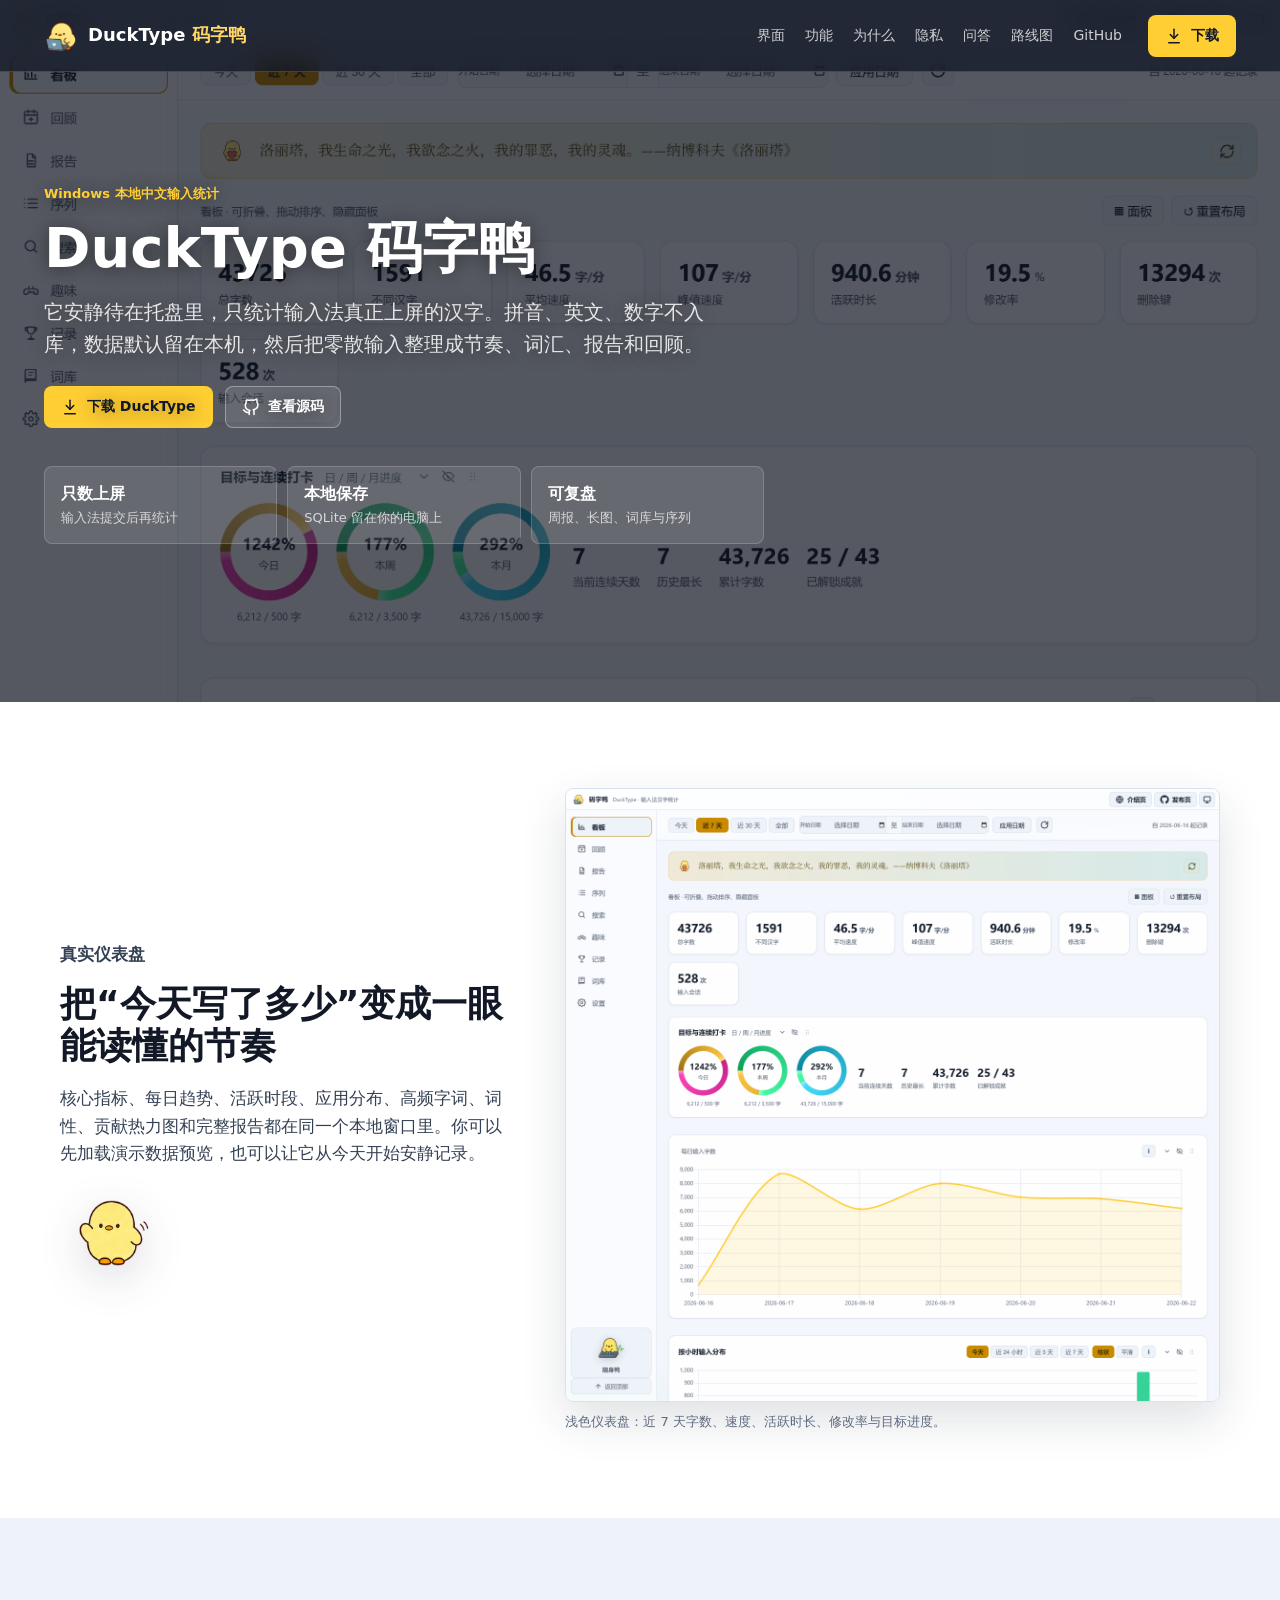
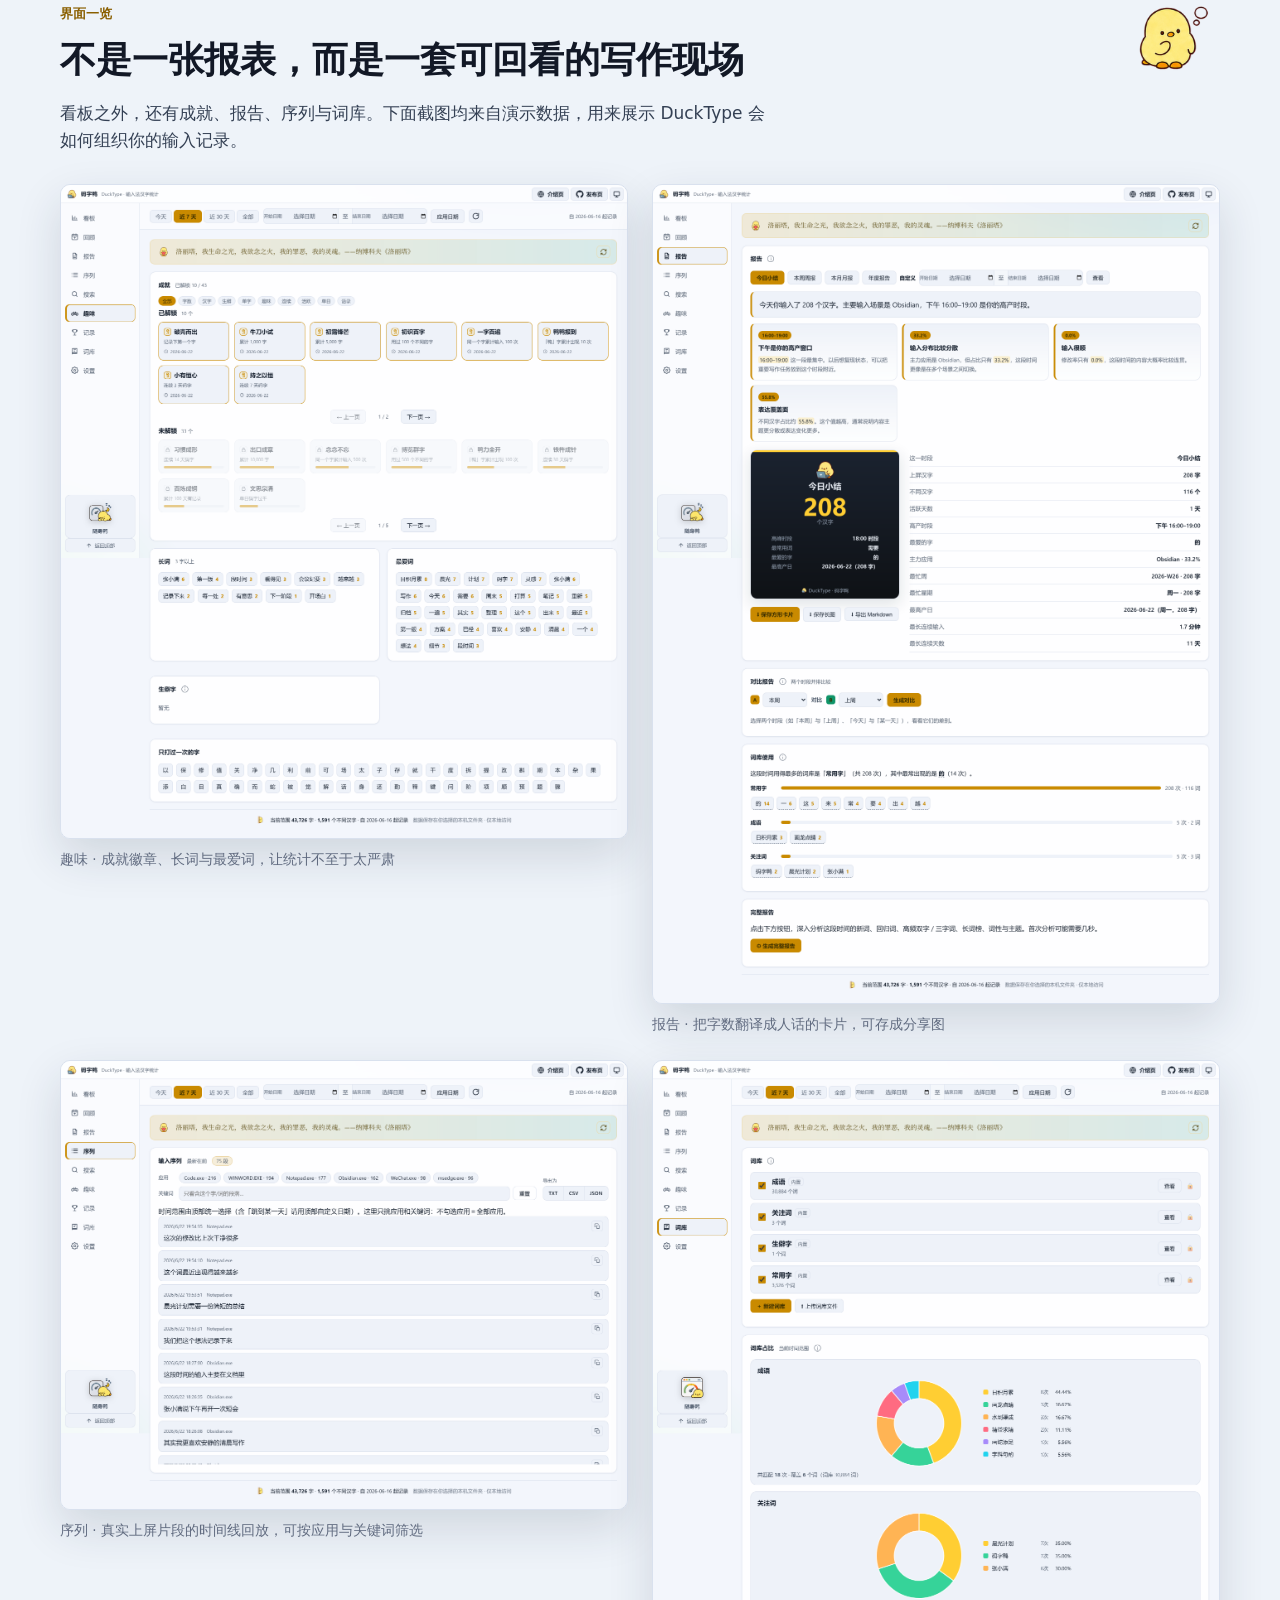
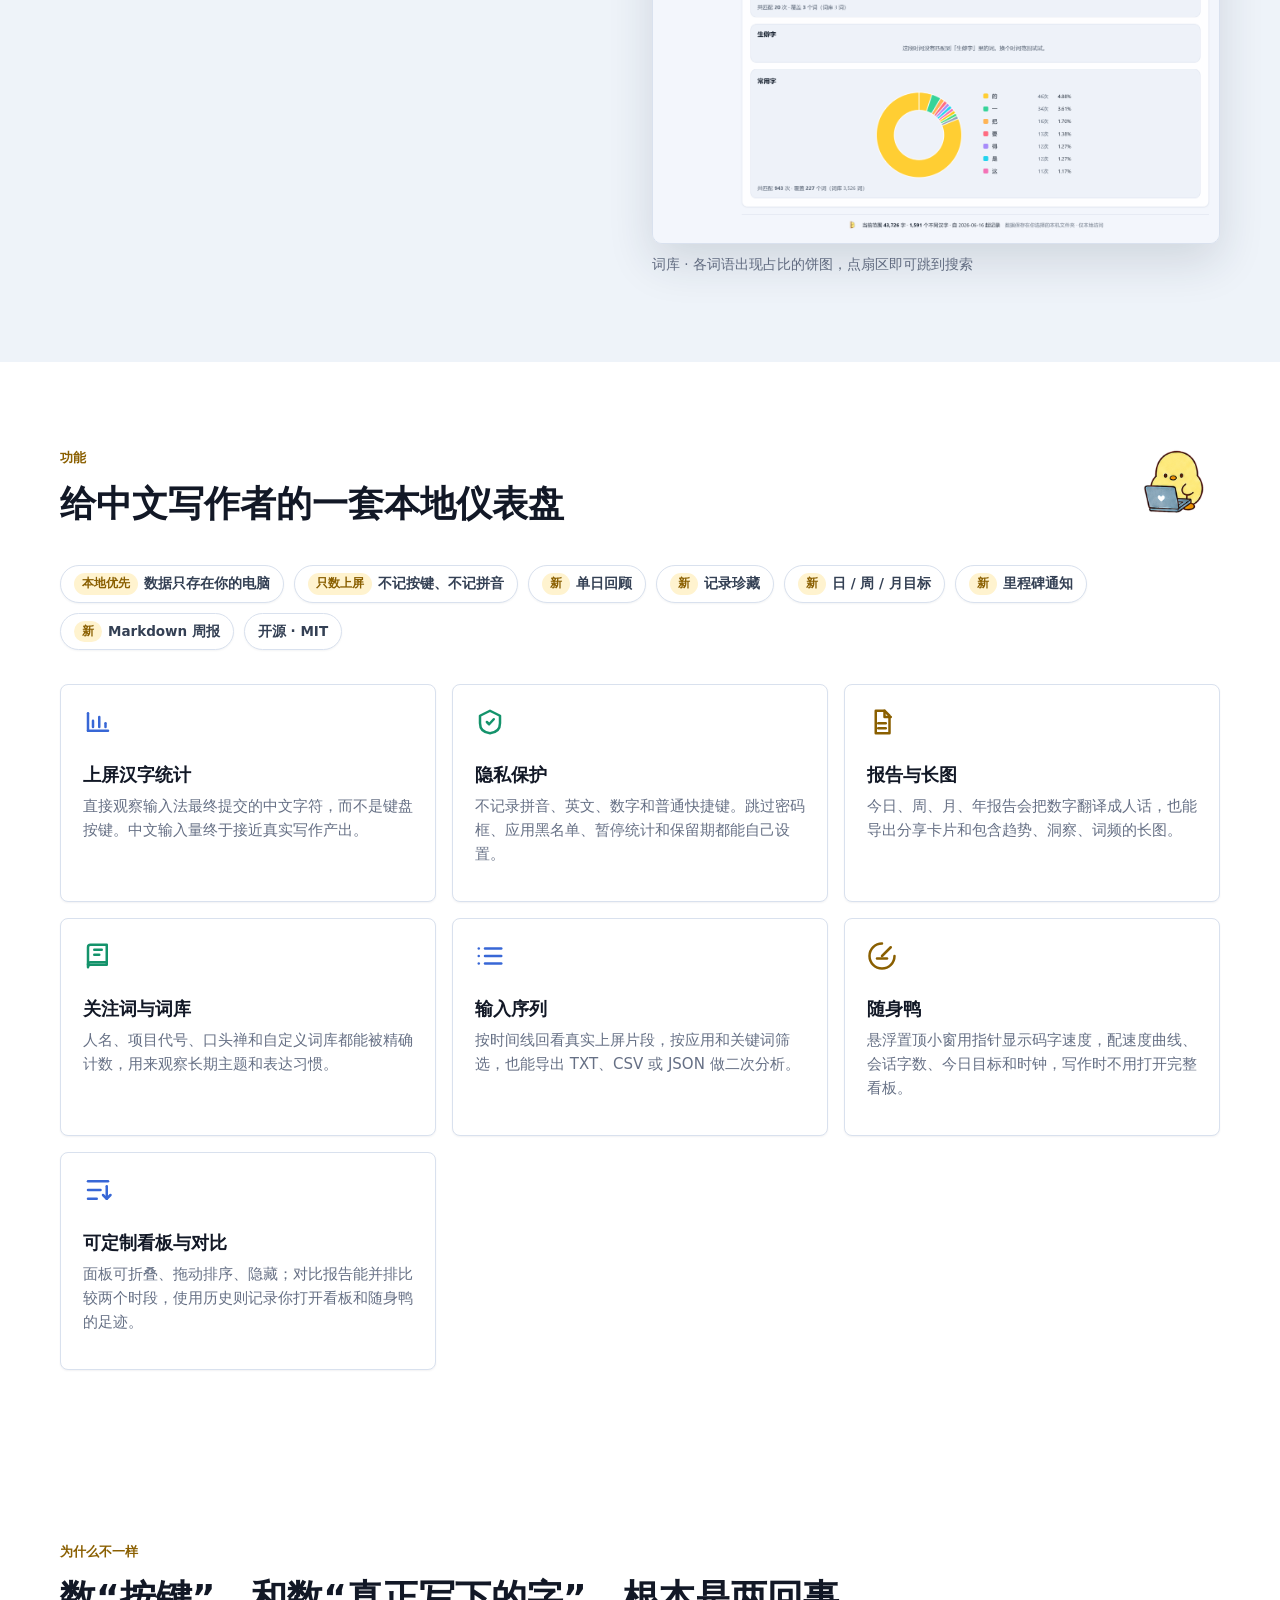
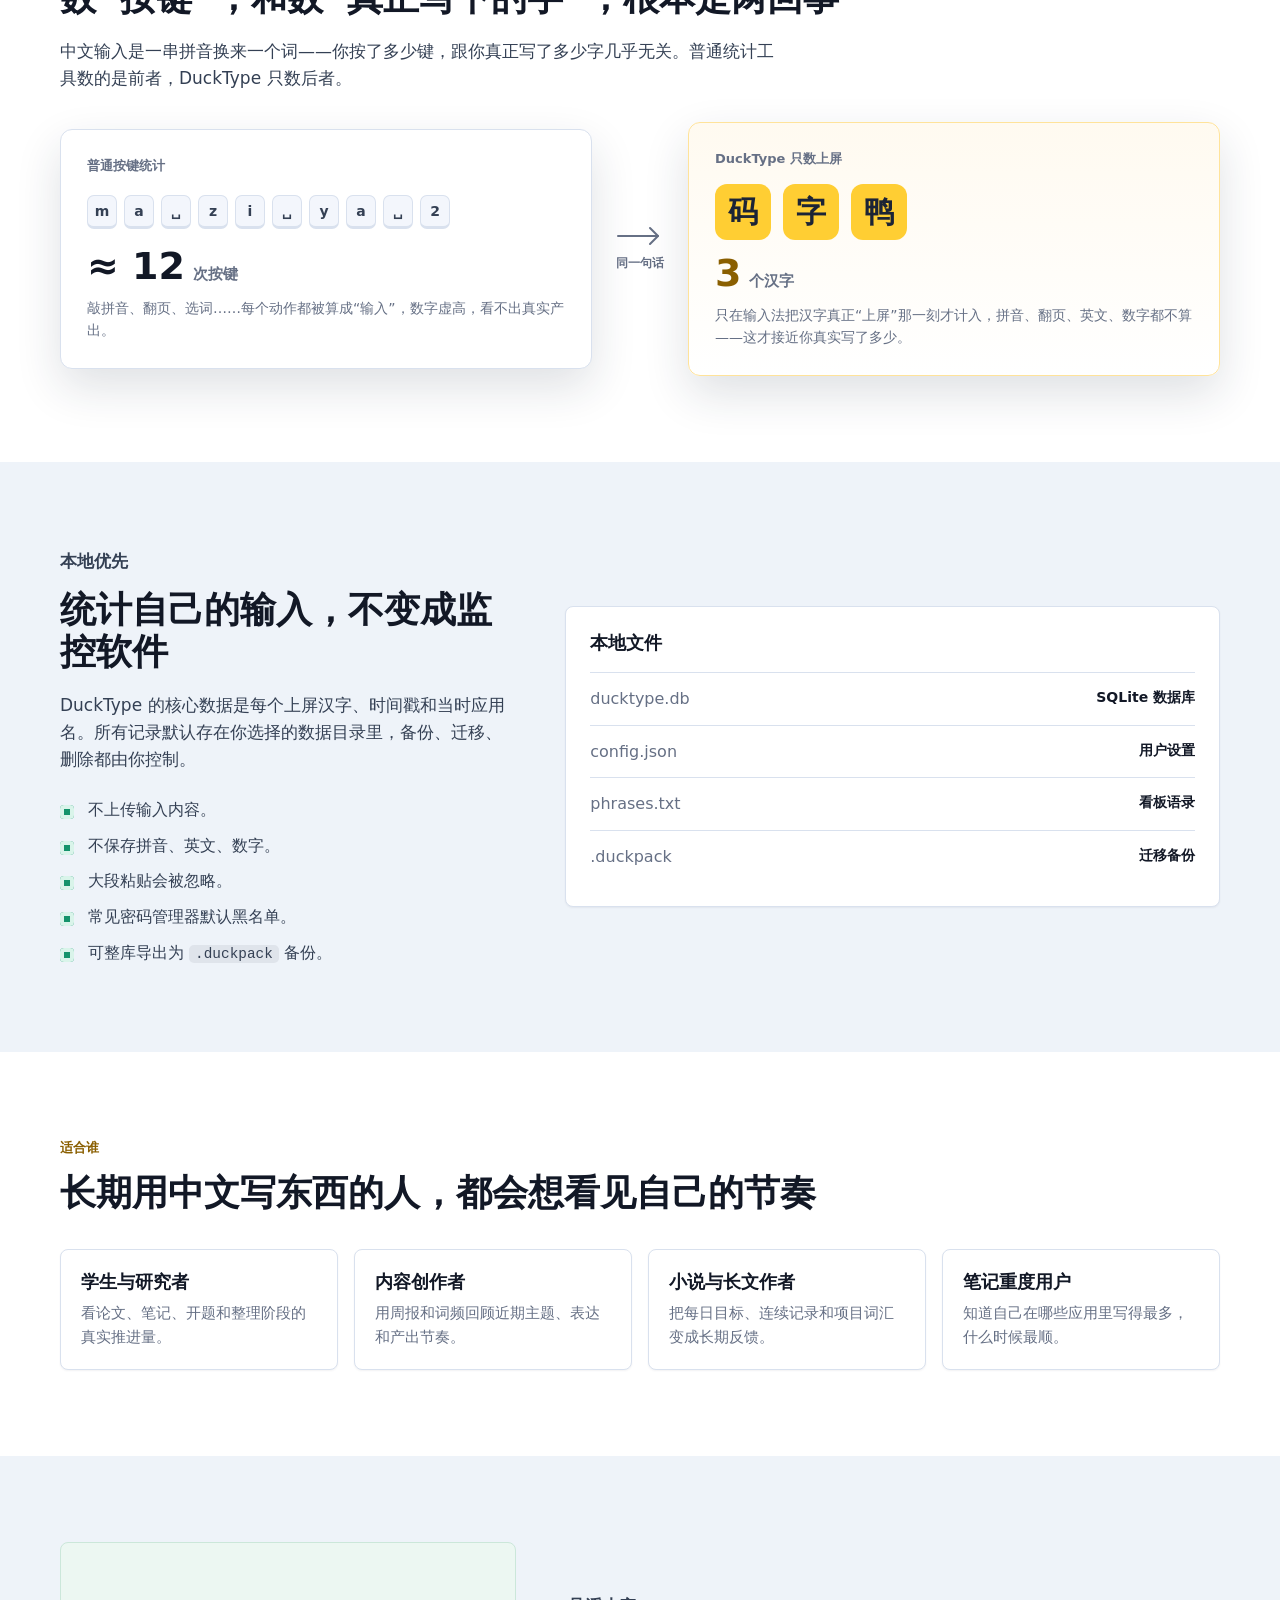
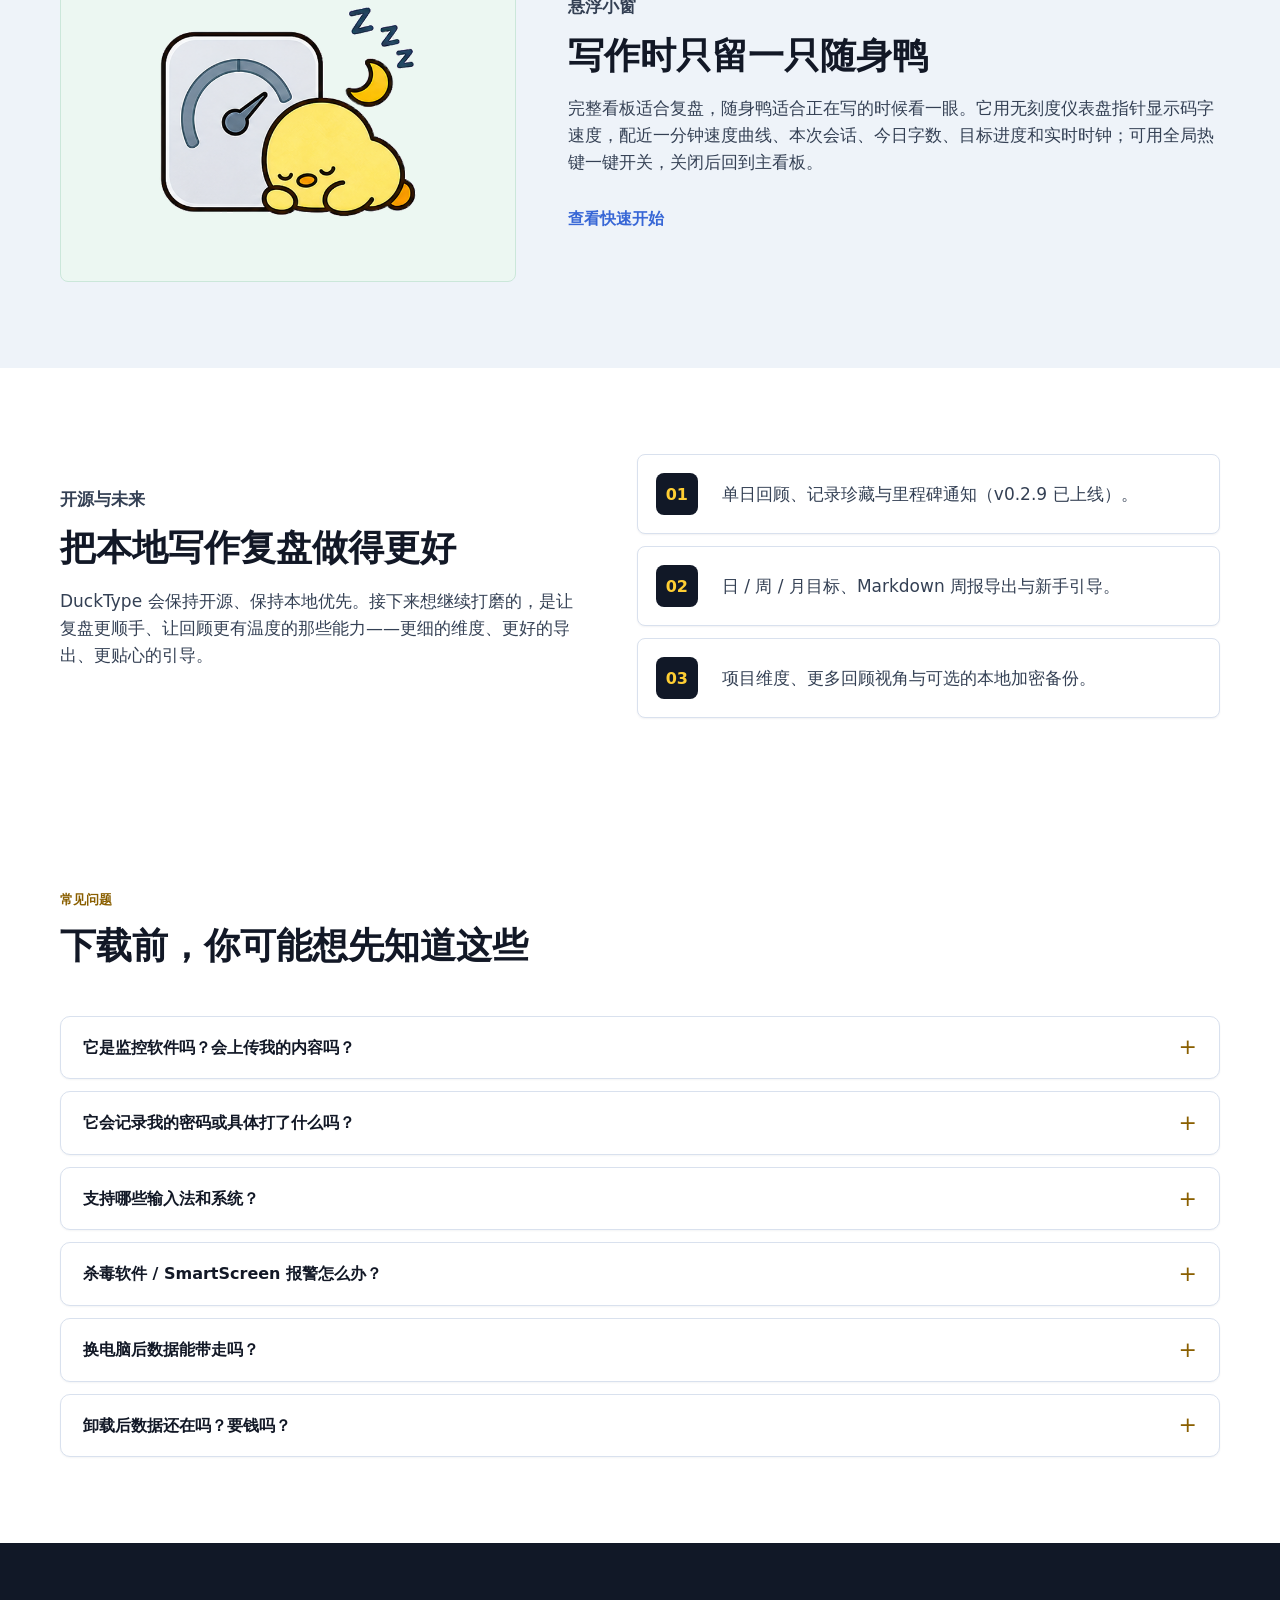
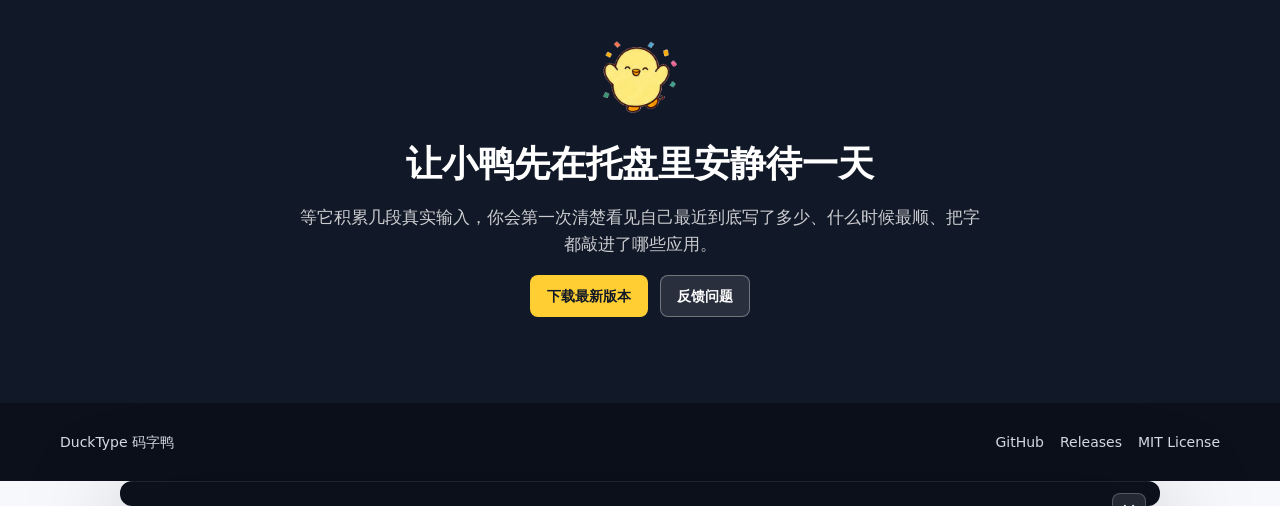
==== commit 79f68823: "修复大图灯箱并换用高清截图 - 灯箱重做：图片按盒宽铺满、竖长图可纵向滚动查看，去掉两侧白色信箱边与白底，文字更大更清晰；说明文字固定在底部 - 换用 2× 分辨率截图，缩略图与大图均不再发糊" ====
--- a/index.html
+++ b/index.html
@@ -339,7 +339,9 @@
   </footer>
   <dialog class="lightbox" id="lightbox" aria-label="截图大图预览">
     <button class="lightbox-close" type="button" aria-label="关闭大图">×</button>
-    <img id="lightbox-img" alt="">
+    <div class="lightbox-scroll">
+      <img id="lightbox-img" alt="">
+    </div>
     <p id="lightbox-caption"></p>
   </dialog>
   <script src="site.js"></script>
--- a/styles.css
+++ b/styles.css
@@ -832,33 +832,49 @@
 }
 
 .lightbox {
-  width: min(1180px, calc(100vw - 40px));
-  max-height: calc(100vh - 40px);
-  padding: 18px;
+  width: min(1040px, calc(100vw - 32px));
+  max-height: calc(100vh - 32px);
+  padding: 0;
   border: 0;
-  border-radius: 10px;
+  border-radius: 12px;
   background: #0b101b;
   color: #ffffff;
   box-shadow: 0 30px 90px rgba(0, 0, 0, 0.55);
+  overflow: hidden;
+  display: flex;
+  flex-direction: column;
 }
 
 .lightbox::backdrop {
-  background: rgba(5, 9, 16, 0.76);
+  background: rgba(5, 9, 16, 0.82);
   backdrop-filter: blur(4px);
 }
 
+/* Scrollable viewport: the image fills the dialog width and tall captures
+   scroll vertically, so text stays large and readable instead of being
+   shrunk to fit one screen. */
+.lightbox-scroll {
+  flex: 1 1 auto;
+  min-height: 0;
+  overflow: auto;
+  -webkit-overflow-scrolling: touch;
+  background: #0b101b;
+}
+
 .lightbox img {
+  display: block;
   width: 100%;
-  max-height: calc(100vh - 128px);
-  object-fit: contain;
-  border-radius: 8px;
-  background: #ffffff;
+  height: auto;
+  background: transparent;
 }
 
 .lightbox p {
-  margin: 12px 44px 0 0;
-  color: rgba(255, 255, 255, 0.76);
+  flex: 0 0 auto;
+  margin: 0;
+  padding: 12px 48px 12px 16px;
+  color: rgba(255, 255, 255, 0.78);
   font-size: 14px;
+  border-top: 1px solid rgba(255, 255, 255, 0.08);
 }
 
 .lightbox-close {
@@ -1007,7 +1023,6 @@
 
   .lightbox {
     width: calc(100vw - 20px);
-    padding: 12px;
   }
 
   .footer-inner {
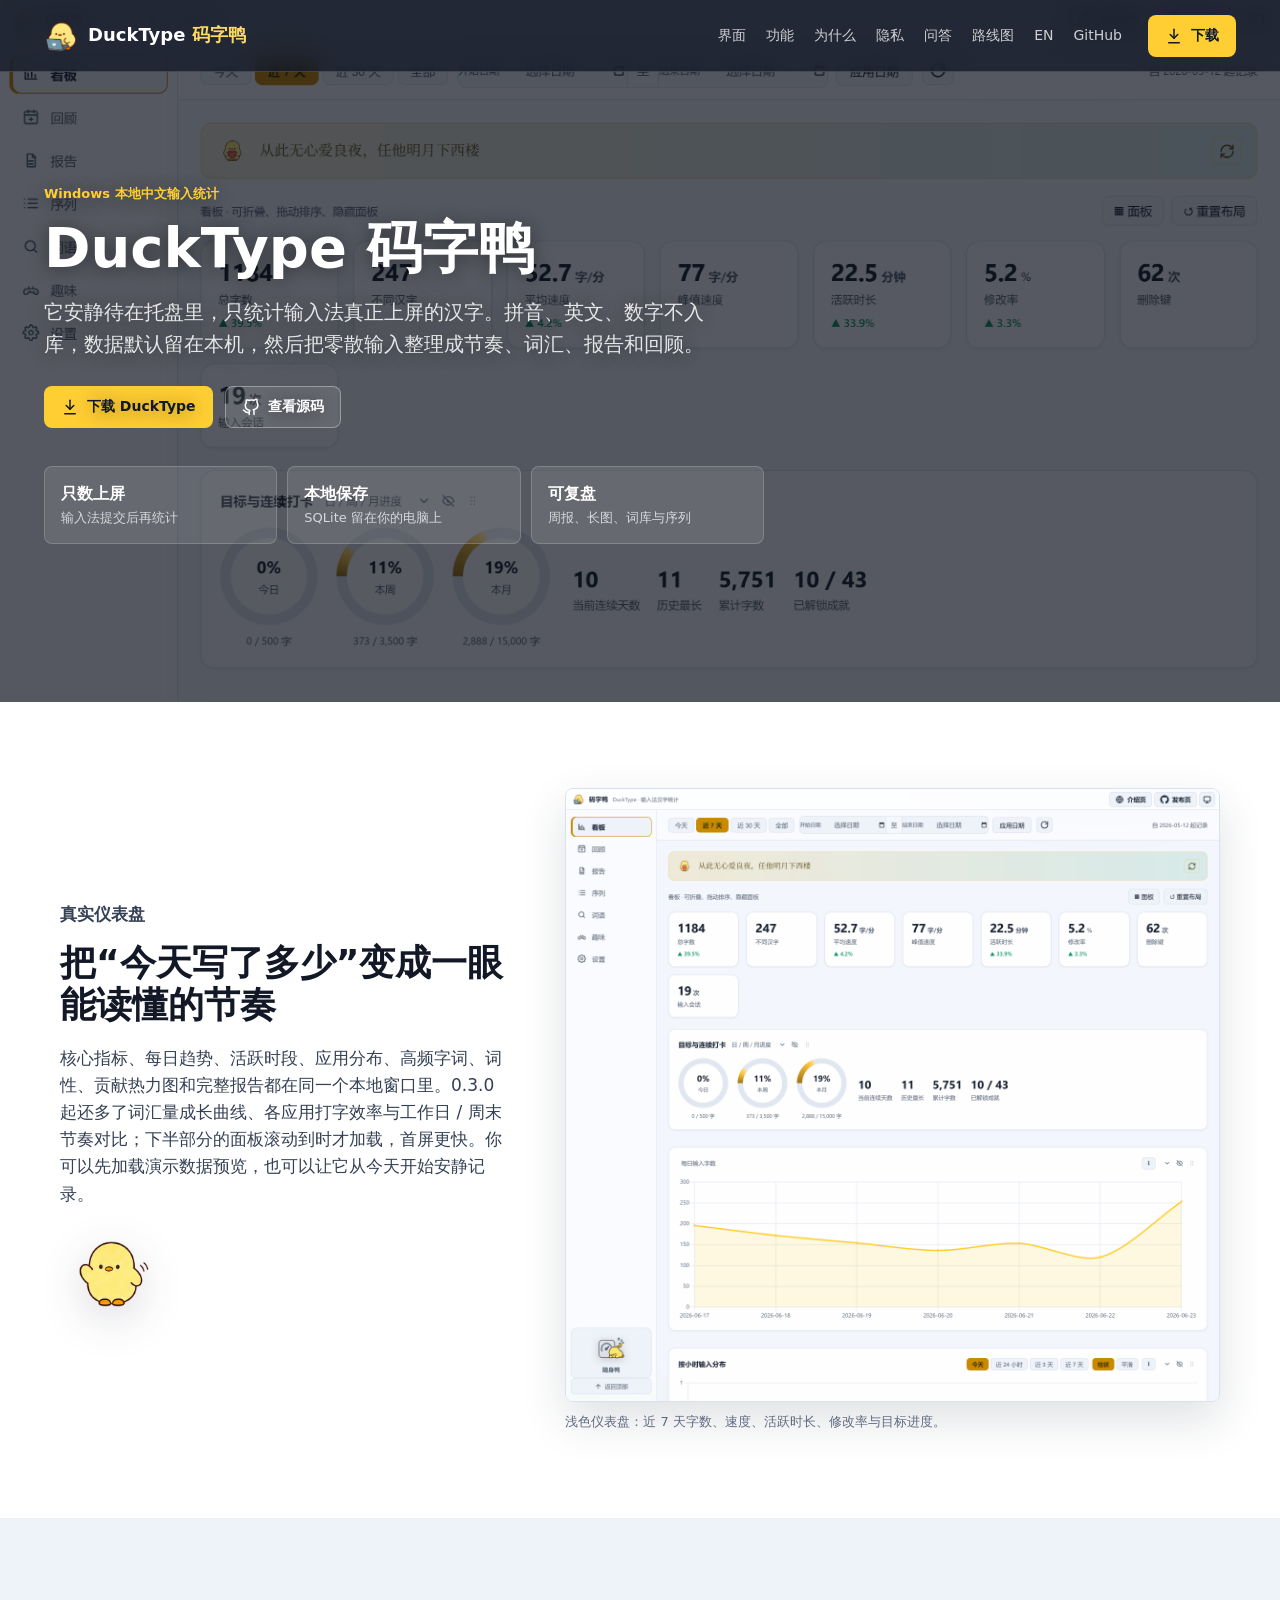
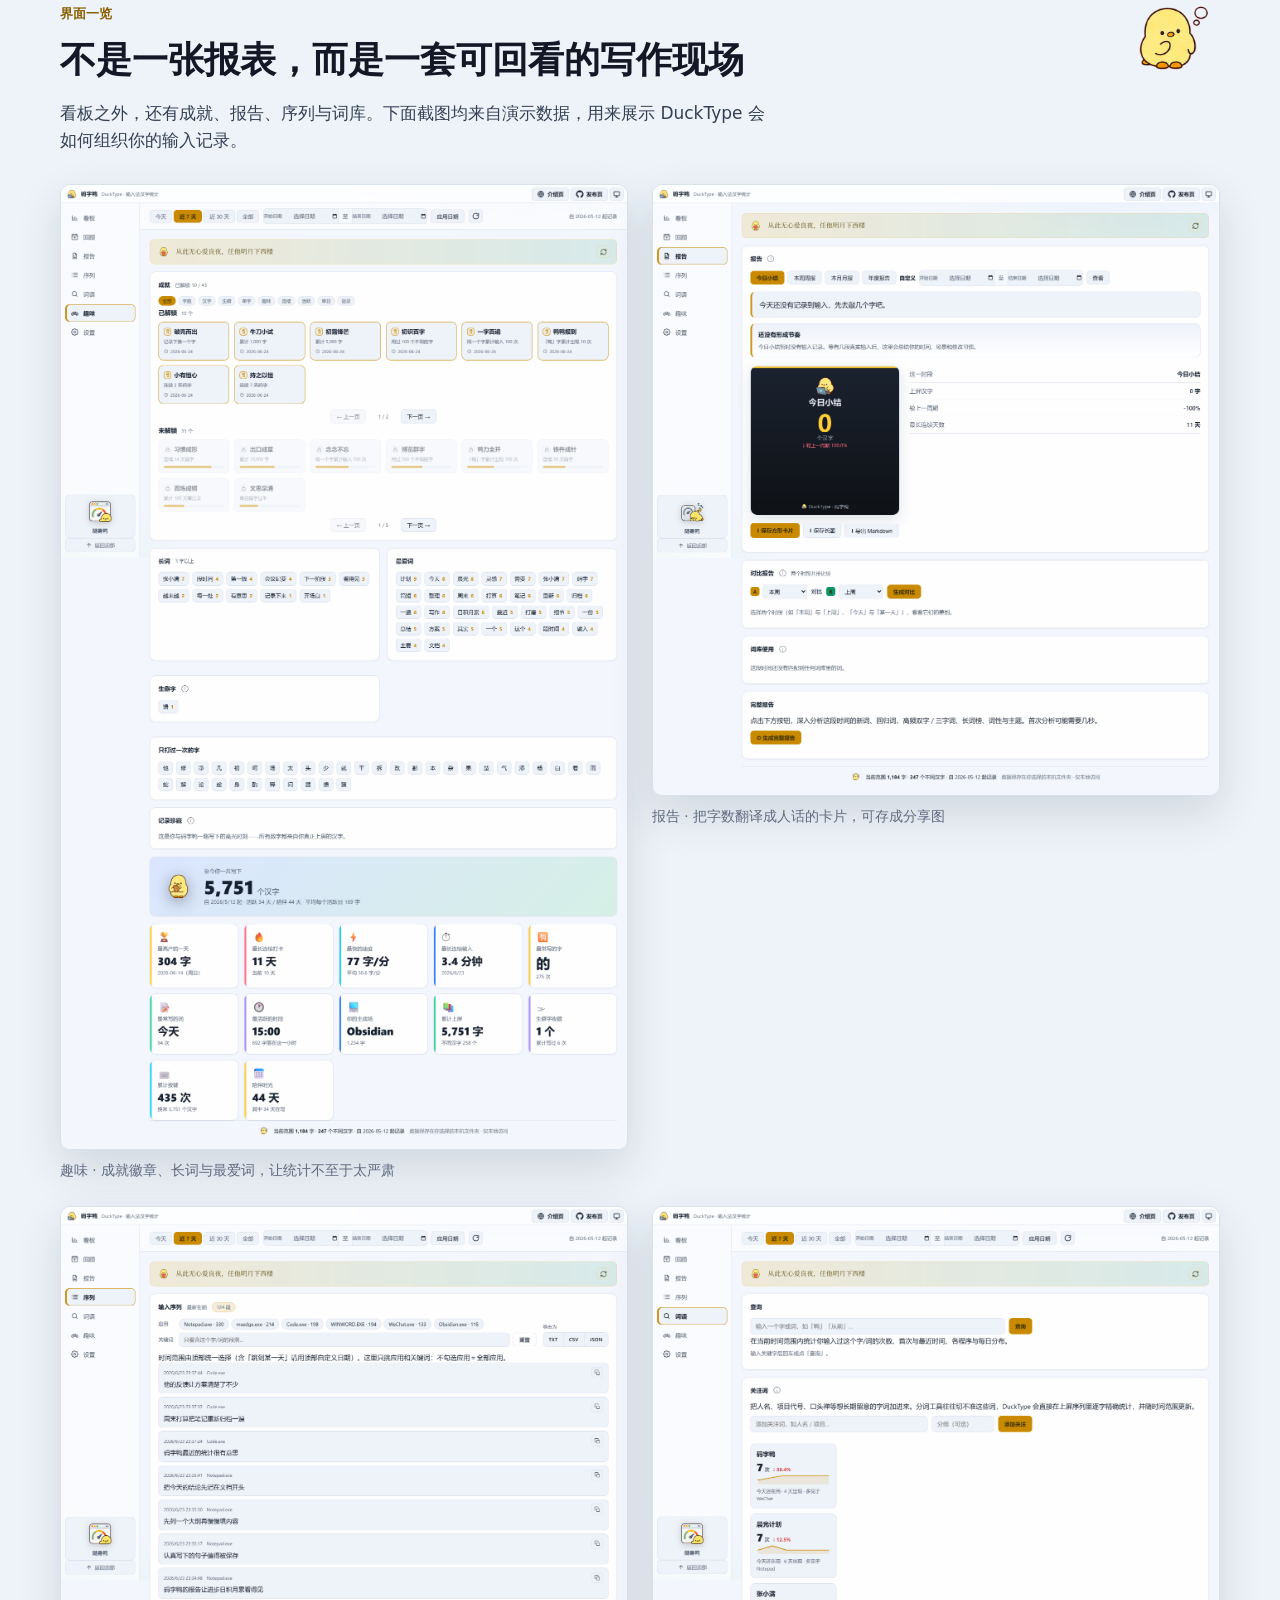
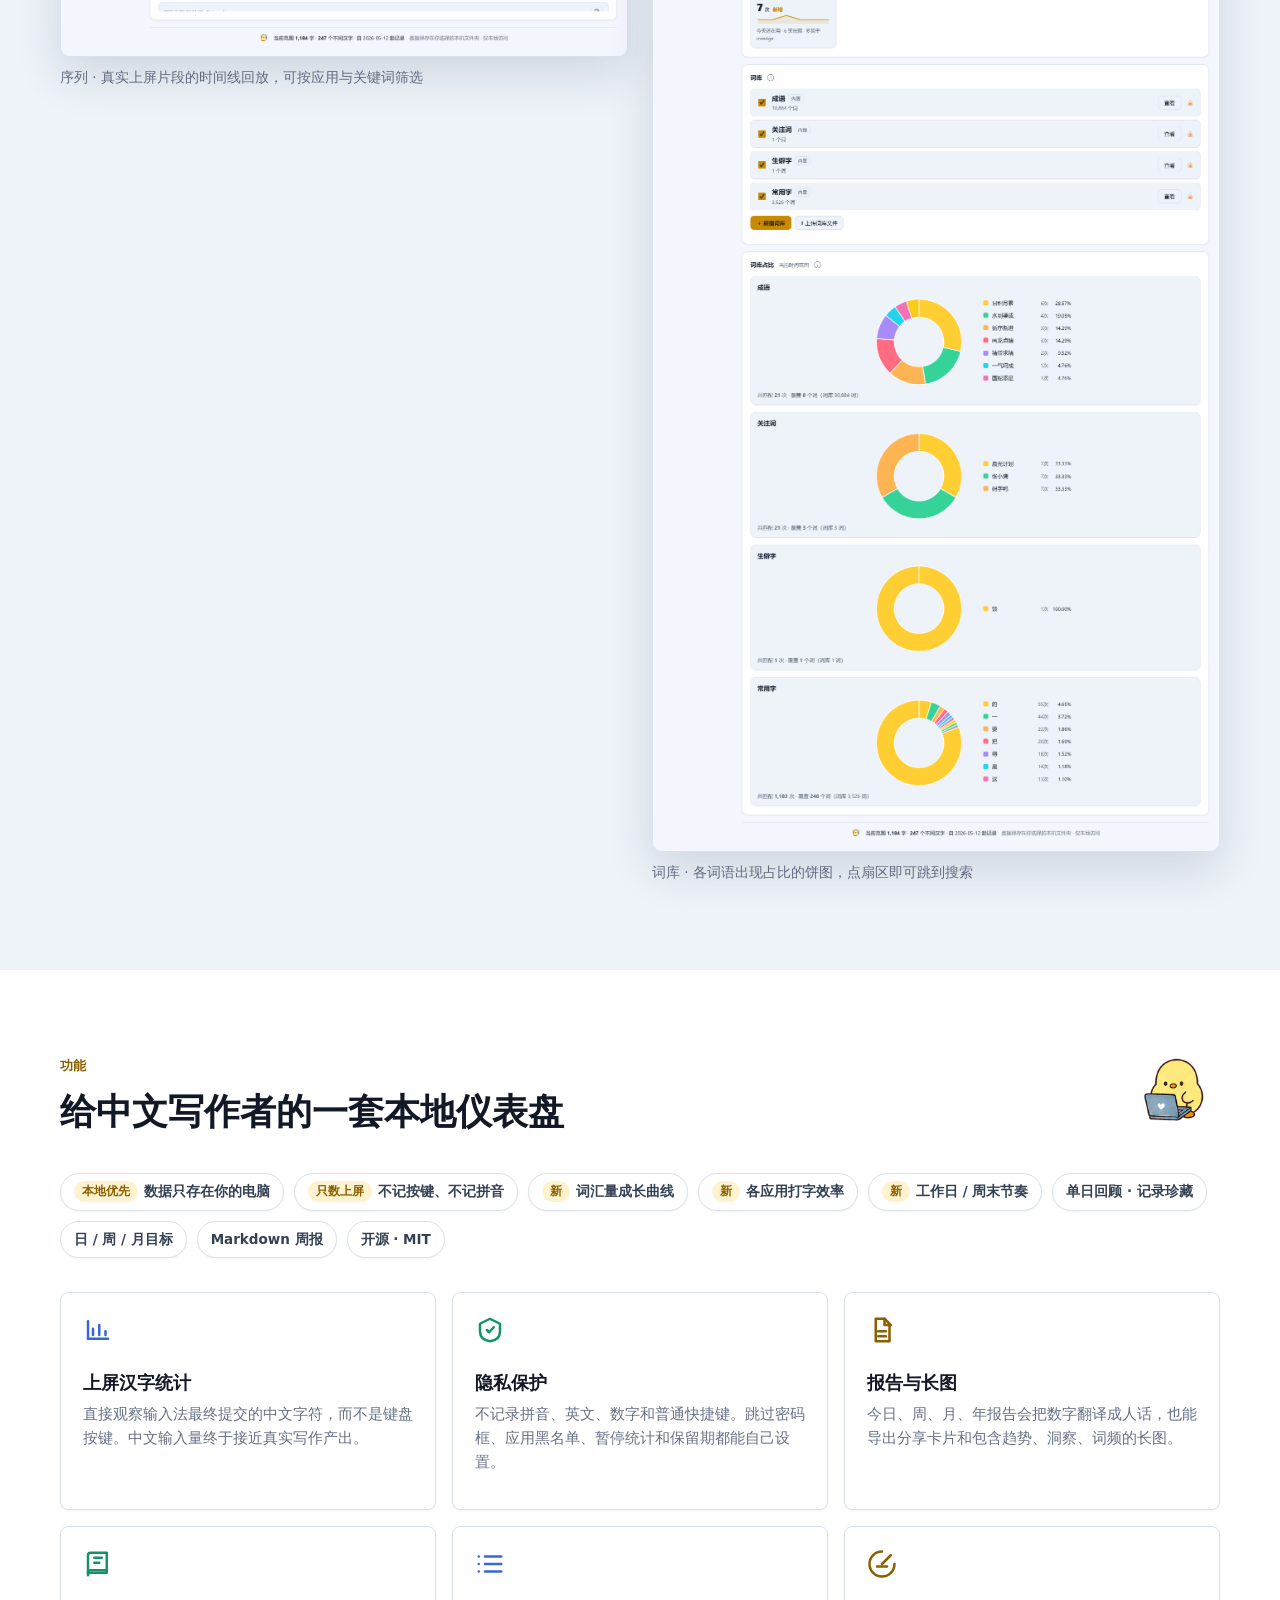
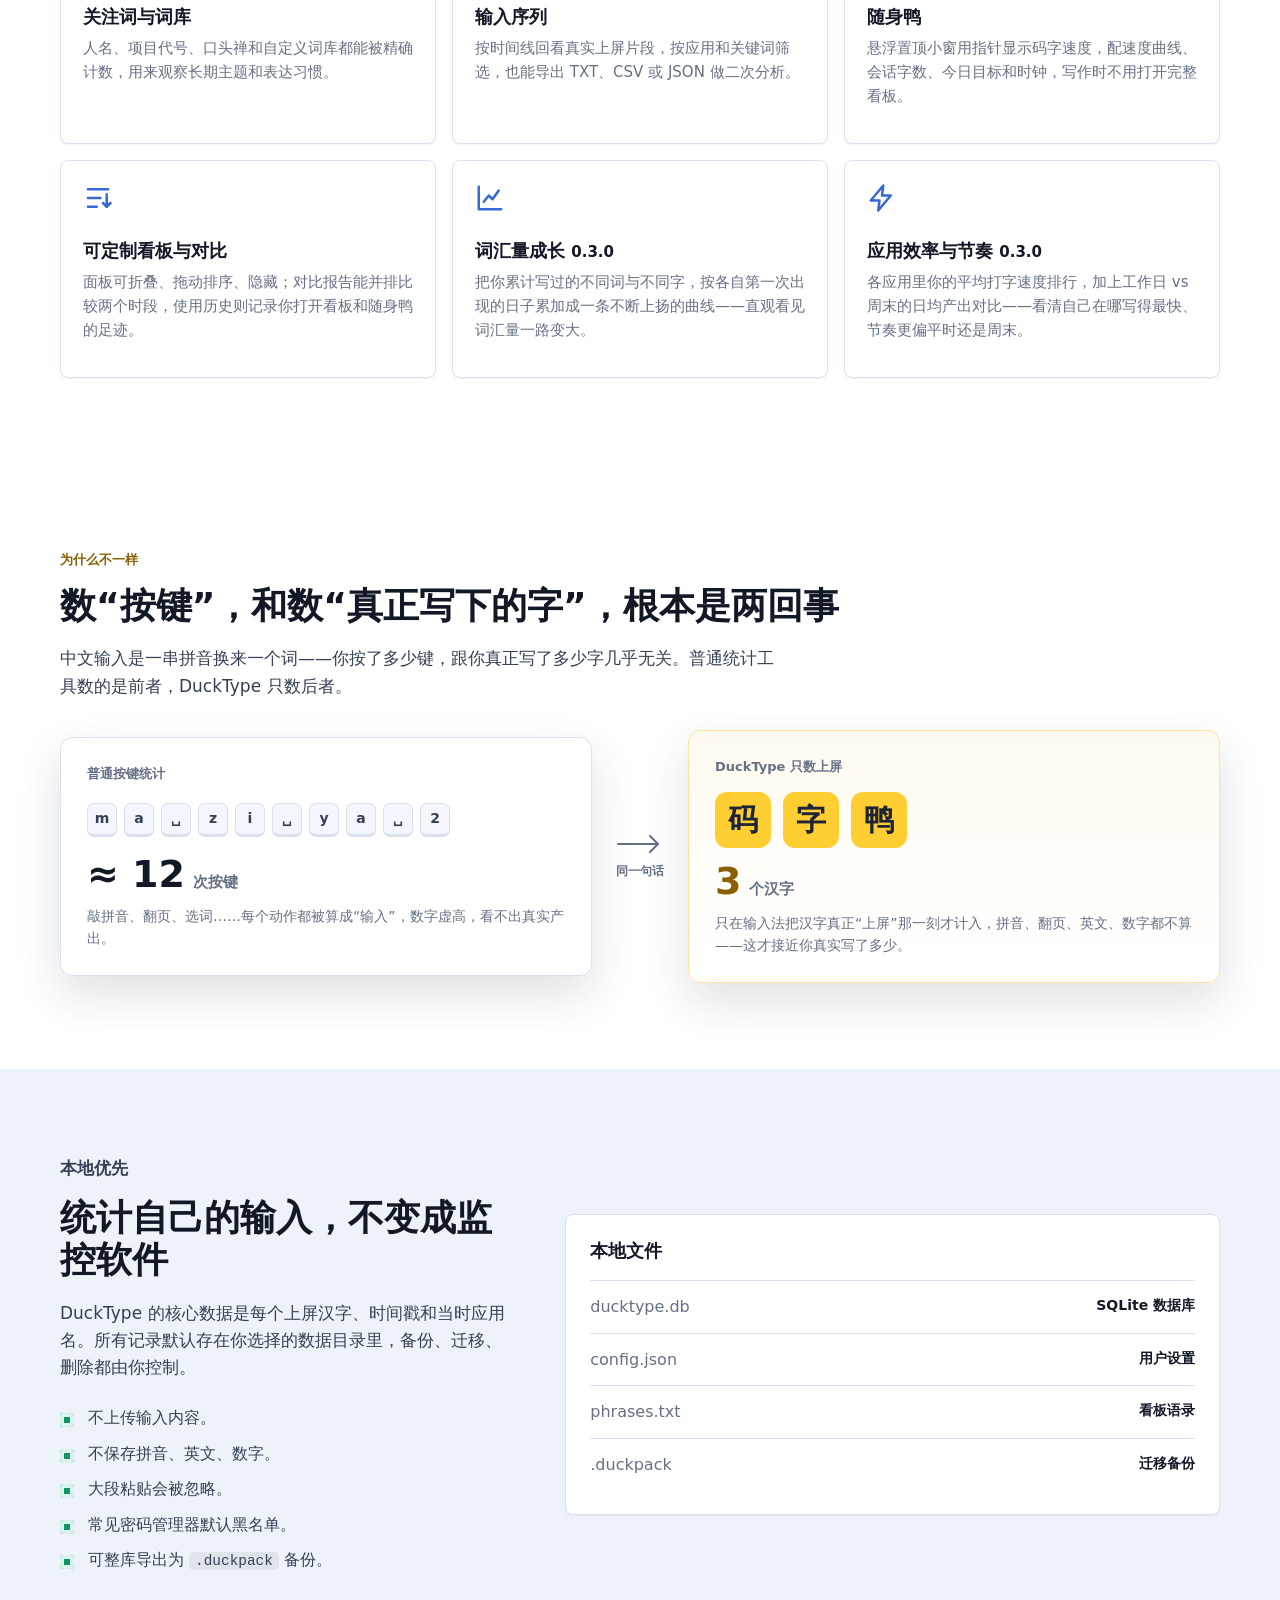
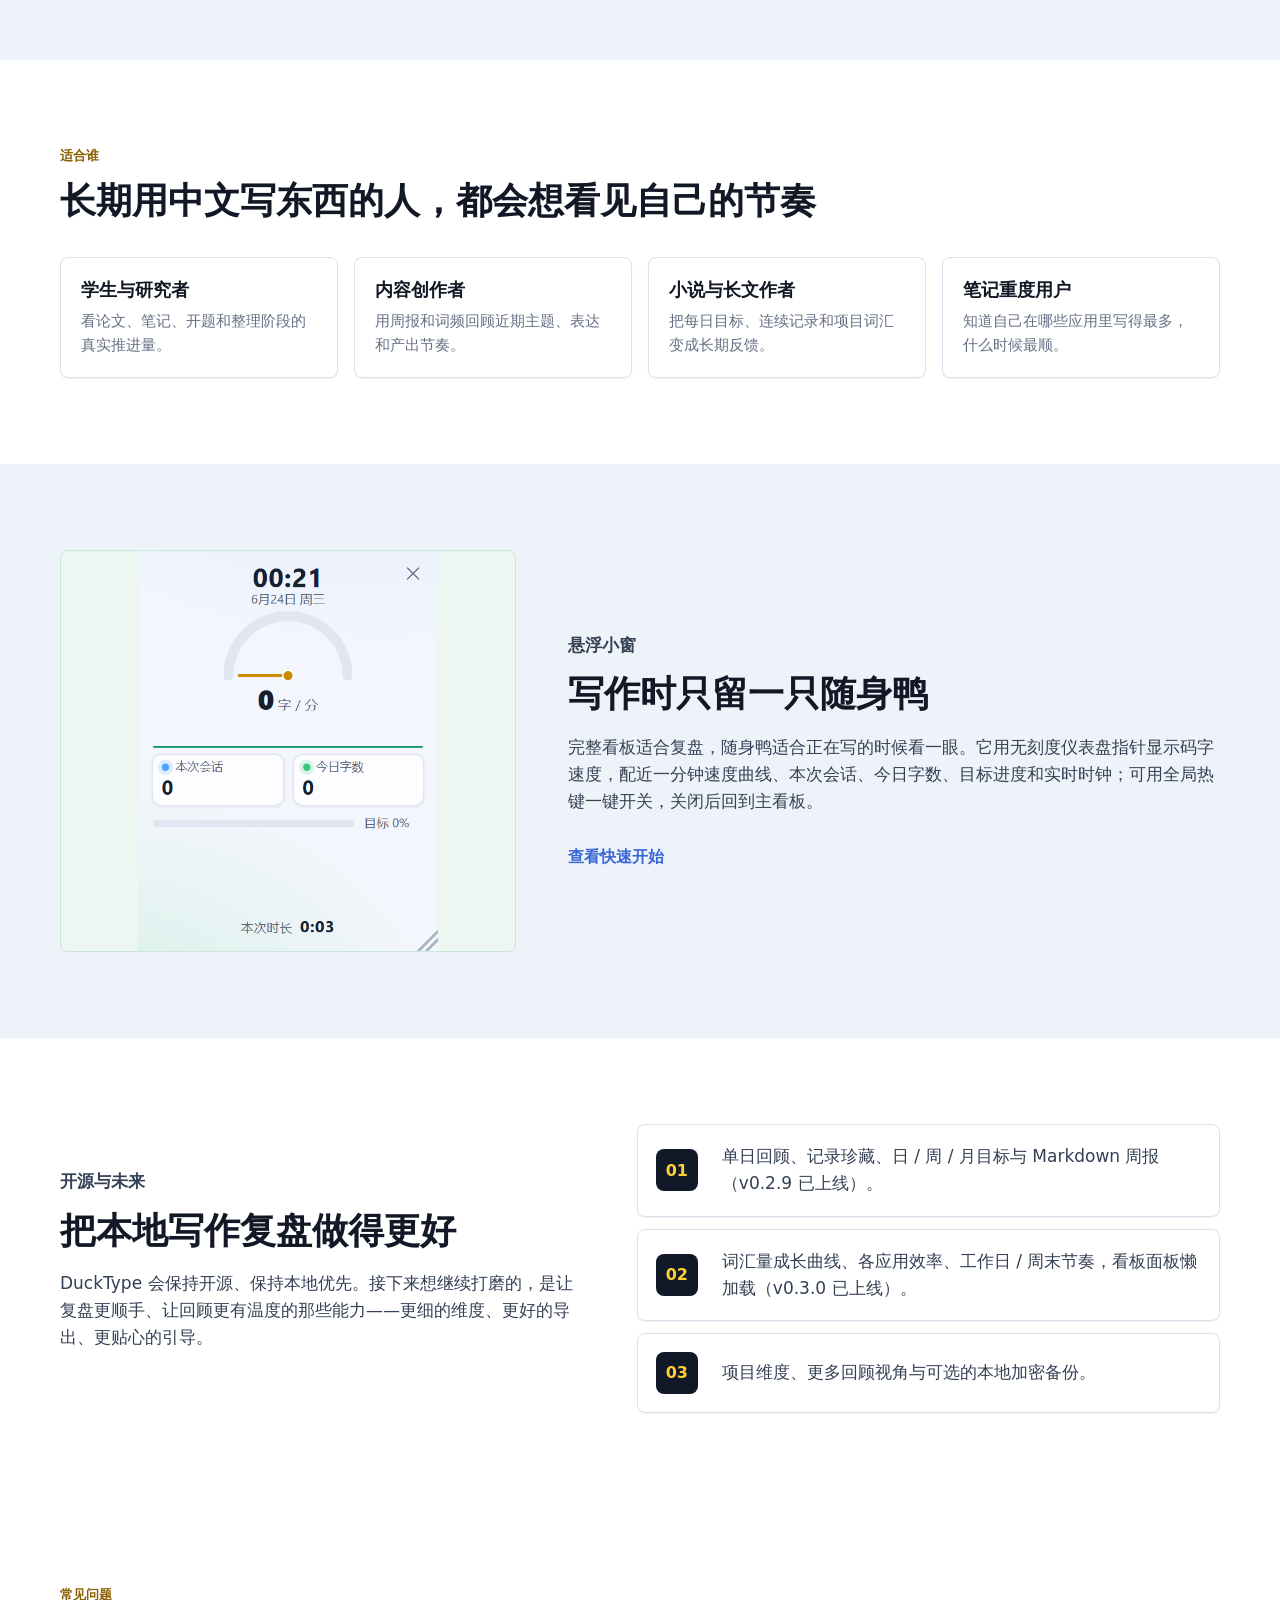
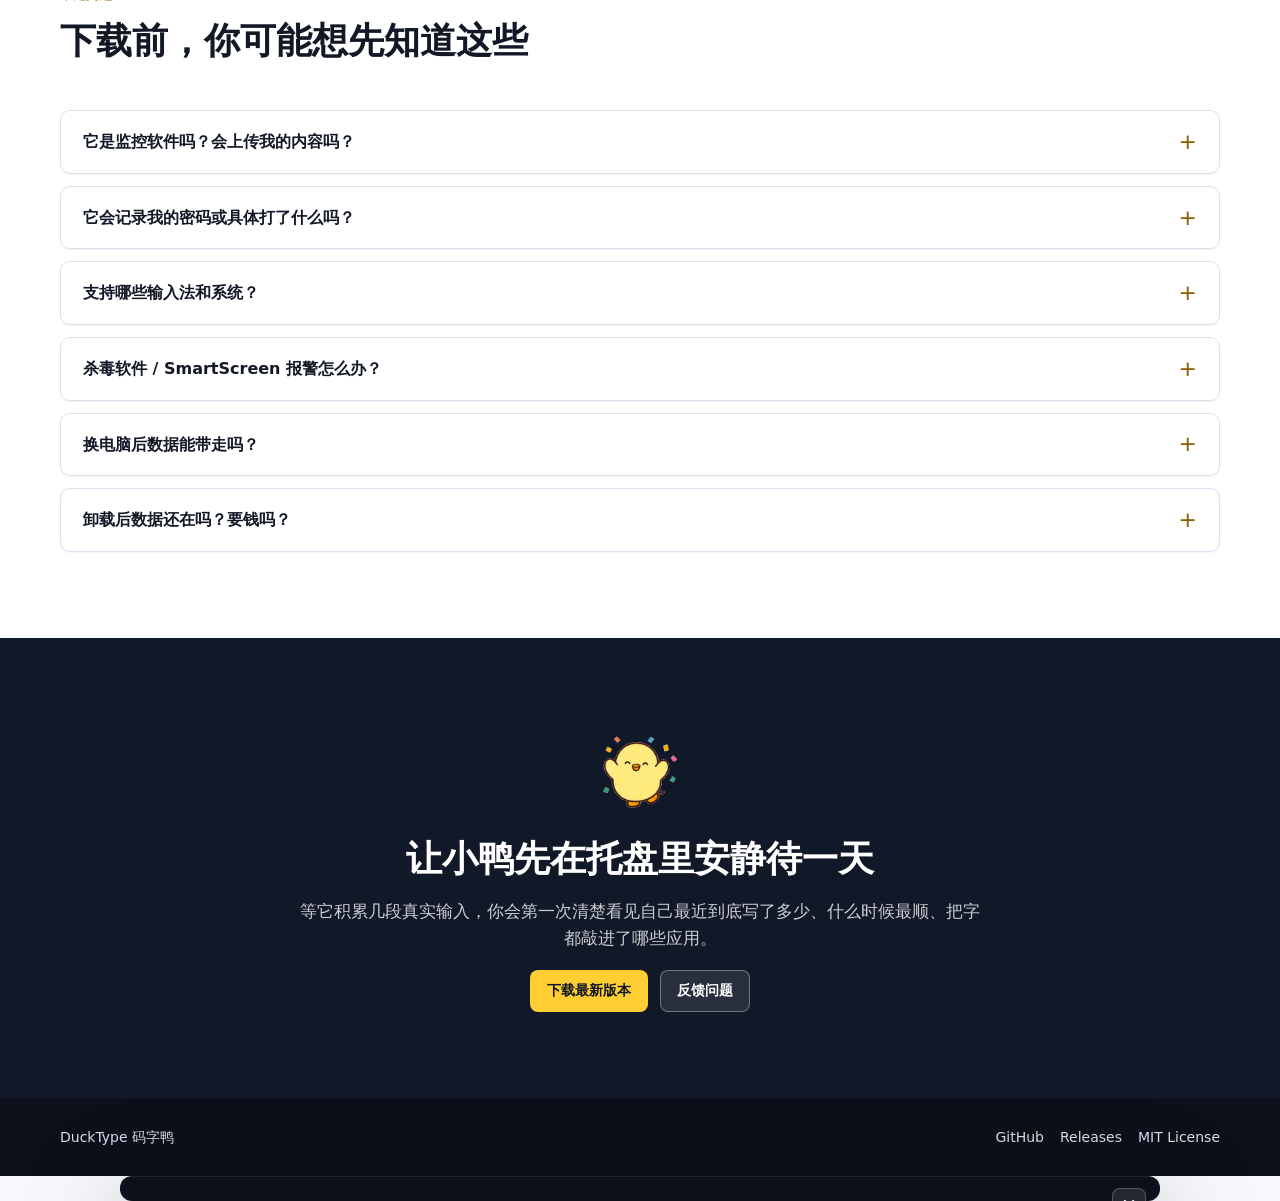
==== commit d22a096b: "showcase-0.3.0" ====
--- a/index.html
+++ b/index.html
@@ -25,6 +25,7 @@
       <a href="#privacy">隐私</a>
       <a href="#faq">问答</a>
       <a href="#roadmap">路线图</a>
+      <a href="en.html" hreflang="en">EN</a>
       <a href="https://github.com/x1324x5/Duck-Type" target="_blank" rel="noopener">GitHub</a>
     </nav>
     <a class="header-action" href="https://github.com/x1324x5/Duck-Type/releases" target="_blank" rel="noopener">
@@ -62,7 +63,7 @@
         <div class="proof-copy">
           <p class="section-kicker">真实仪表盘</p>
           <h2 id="proof-title">把“今天写了多少”变成一眼能读懂的节奏</h2>
-          <p>核心指标、每日趋势、活跃时段、应用分布、高频字词、词性、贡献热力图和完整报告都在同一个本地窗口里。你可以先加载演示数据预览，也可以让它从今天开始安静记录。</p>
+          <p>核心指标、每日趋势、活跃时段、应用分布、高频字词、词性、贡献热力图和完整报告都在同一个本地窗口里。0.3.0 起还多了词汇量成长曲线、各应用打字效率与工作日 / 周末节奏对比；下半部分的面板滚动到时才加载，首屏更快。你可以先加载演示数据预览，也可以让它从今天开始安静记录。</p>
           <img class="duck-decor decor-wave" src="assets/duck-wave.svg" alt="" loading="lazy">
         </div>
         <figure class="screen pop-card">
@@ -130,11 +131,12 @@
         <ul class="info-chips" aria-label="功能速览">
           <li><b>本地优先</b>数据只存在你的电脑</li>
           <li><b>只数上屏</b>不记按键、不记拼音</li>
-          <li><b>新</b>单日回顾</li>
-          <li><b>新</b>记录珍藏</li>
-          <li><b>新</b>日 / 周 / 月目标</li>
-          <li><b>新</b>里程碑通知</li>
-          <li><b>新</b>Markdown 周报</li>
+          <li><b>新</b>词汇量成长曲线</li>
+          <li><b>新</b>各应用打字效率</li>
+          <li><b>新</b>工作日 / 周末节奏</li>
+          <li>单日回顾 · 记录珍藏</li>
+          <li>日 / 周 / 月目标</li>
+          <li>Markdown 周报</li>
           <li>开源 · MIT</li>
         </ul>
         <div class="feature-grid">
@@ -172,6 +174,16 @@
             <svg viewBox="0 0 24 24" aria-hidden="true"><path d="M4 5h16"/><path d="M4 12h10"/><path d="M4 19h7"/><path d="M16 16l3 3 3-3"/><path d="M19 19V9"/></svg>
             <h3>可定制看板与对比</h3>
             <p>面板可折叠、拖动排序、隐藏；对比报告能并排比较两个时段，使用历史则记录你打开看板和随身鸭的足迹。</p>
+          </article>
+          <article class="feature-card">
+            <svg viewBox="0 0 24 24" aria-hidden="true"><path d="M3 3v18h18"/><path d="M7 15l4-5 3 3 5-7"/></svg>
+            <h3>词汇量成长 <small>0.3.0</small></h3>
+            <p>把你累计写过的不同词与不同字，按各自第一次出现的日子累加成一条不断上扬的曲线——直观看见词汇量一路变大。</p>
+          </article>
+          <article class="feature-card">
+            <svg viewBox="0 0 24 24" aria-hidden="true"><path d="M13 2 3 14h7l-1 8 10-12h-7z"/></svg>
+            <h3>应用效率与节奏 <small>0.3.0</small></h3>
+            <p>各应用里你的平均打字速度排行，加上工作日 vs 周末的日均产出对比——看清自己在哪写得最快、节奏更偏平时还是周末。</p>
           </article>
         </div>
       </div>
@@ -270,8 +282,8 @@
           <p>DuckType 会保持开源、保持本地优先。接下来想继续打磨的，是让复盘更顺手、让回顾更有温度的那些能力——更细的维度、更好的导出、更贴心的引导。</p>
         </div>
         <div class="roadmap-list">
-          <div><span>01</span><p>单日回顾、记录珍藏与里程碑通知（v0.2.9 已上线）。</p></div>
-          <div><span>02</span><p>日 / 周 / 月目标、Markdown 周报导出与新手引导。</p></div>
+          <div><span>01</span><p>单日回顾、记录珍藏、日 / 周 / 月目标与 Markdown 周报（v0.2.9 已上线）。</p></div>
+          <div><span>02</span><p>词汇量成长曲线、各应用效率、工作日 / 周末节奏，看板面板懒加载（v0.3.0 已上线）。</p></div>
           <div><span>03</span><p>项目维度、更多回顾视角与可选的本地加密备份。</p></div>
         </div>
       </div>
@@ -300,7 +312,7 @@
           </details>
           <details>
             <summary>杀毒软件 / SmartScreen 报警怎么办？</summary>
-            <p>安装包目前未做数字签名，Windows SmartScreen 可能提示“未知发布者”。可在提示里选择“更多信息 → 仍要运行”。介意的话，也可以从源码自行构建。</p>
+            <p>安装包目前<b>未做数字签名</b>，Windows SmartScreen 可能弹出“Windows 已保护你的电脑 / 未知发布者”。这不代表有病毒，只是还没买代码签名证书、也还没积累下载声誉。放行：在弹窗里点“<b>更多信息 → 仍要运行</b>”。想再确认文件完整，可用每个 Release 附带的 <b>SHA-256</b> 校验值比对（<code>Get-FileHash .\DuckType.exe -Algorithm SHA256</code>），并只从官方 Releases 页下载。介意的话也可以从源码自行构建。</p>
           </details>
           <details>
             <summary>换电脑后数据能带走吗？</summary>
